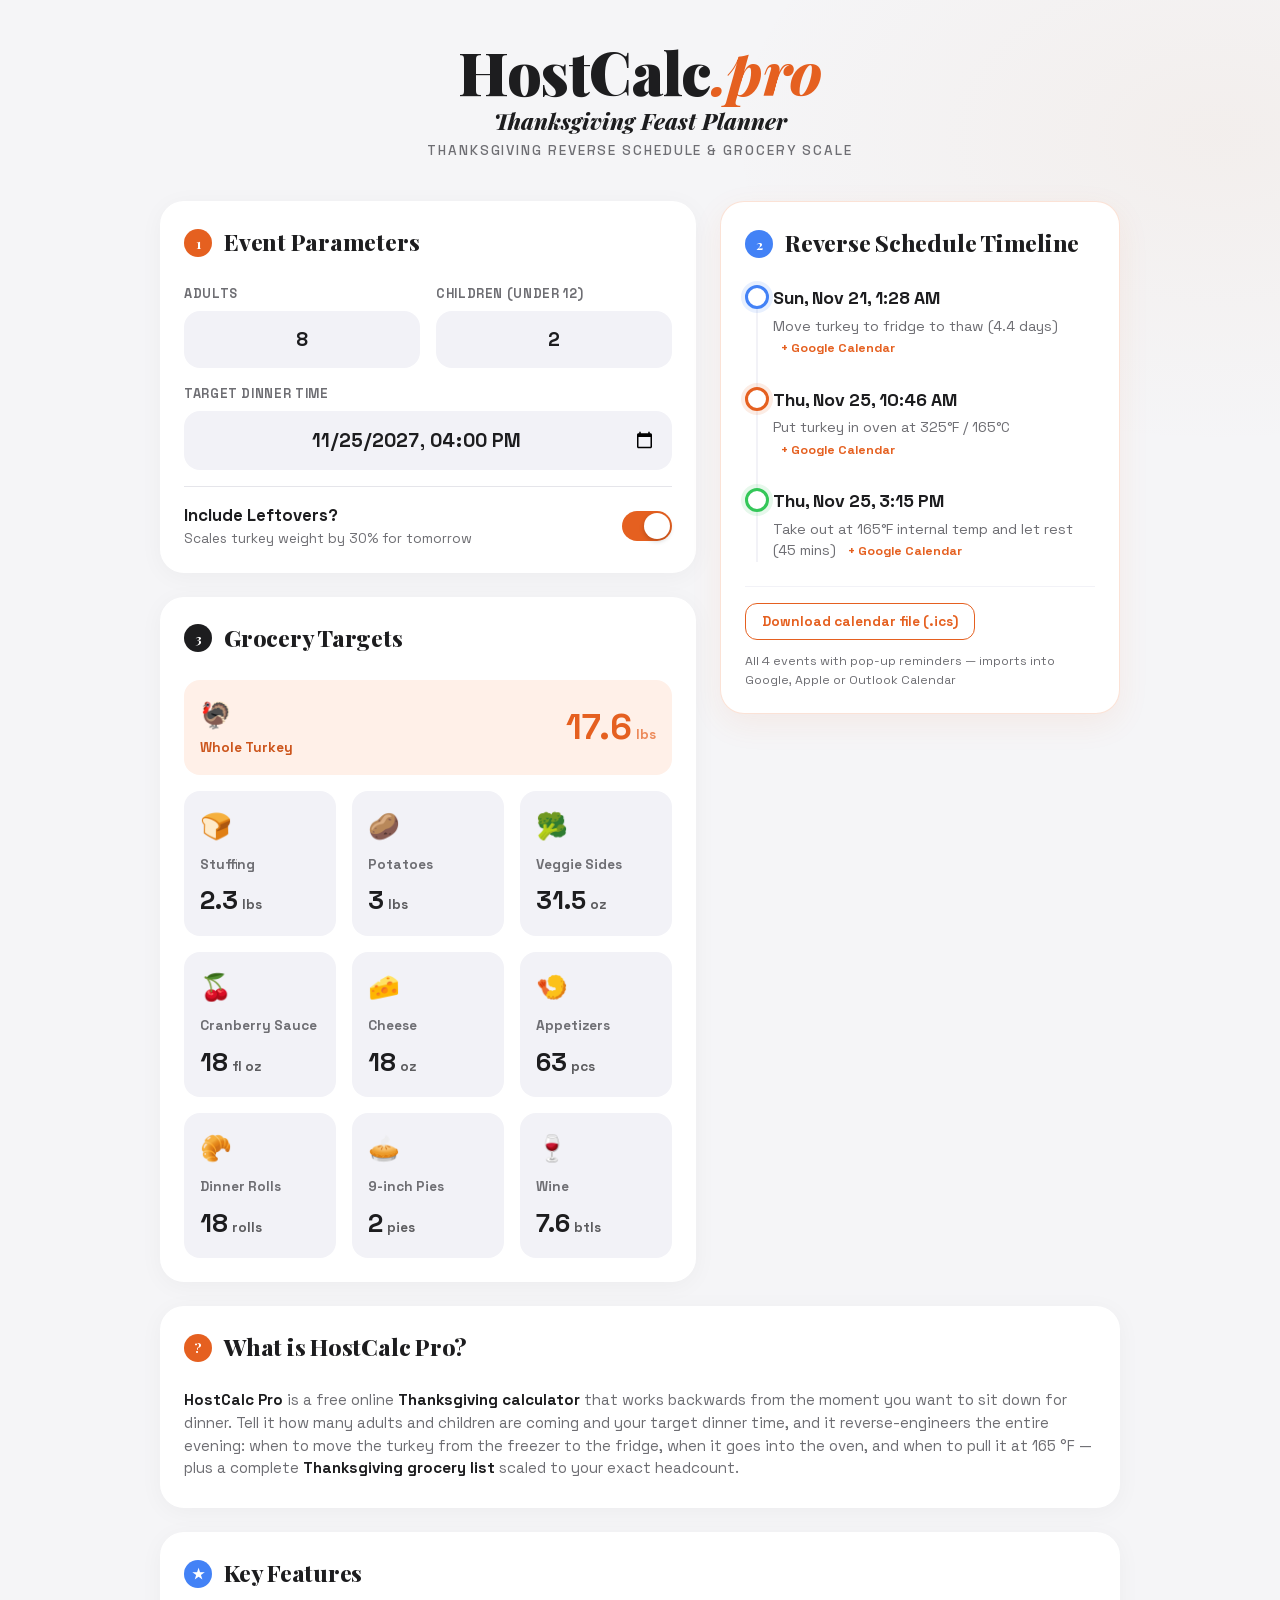
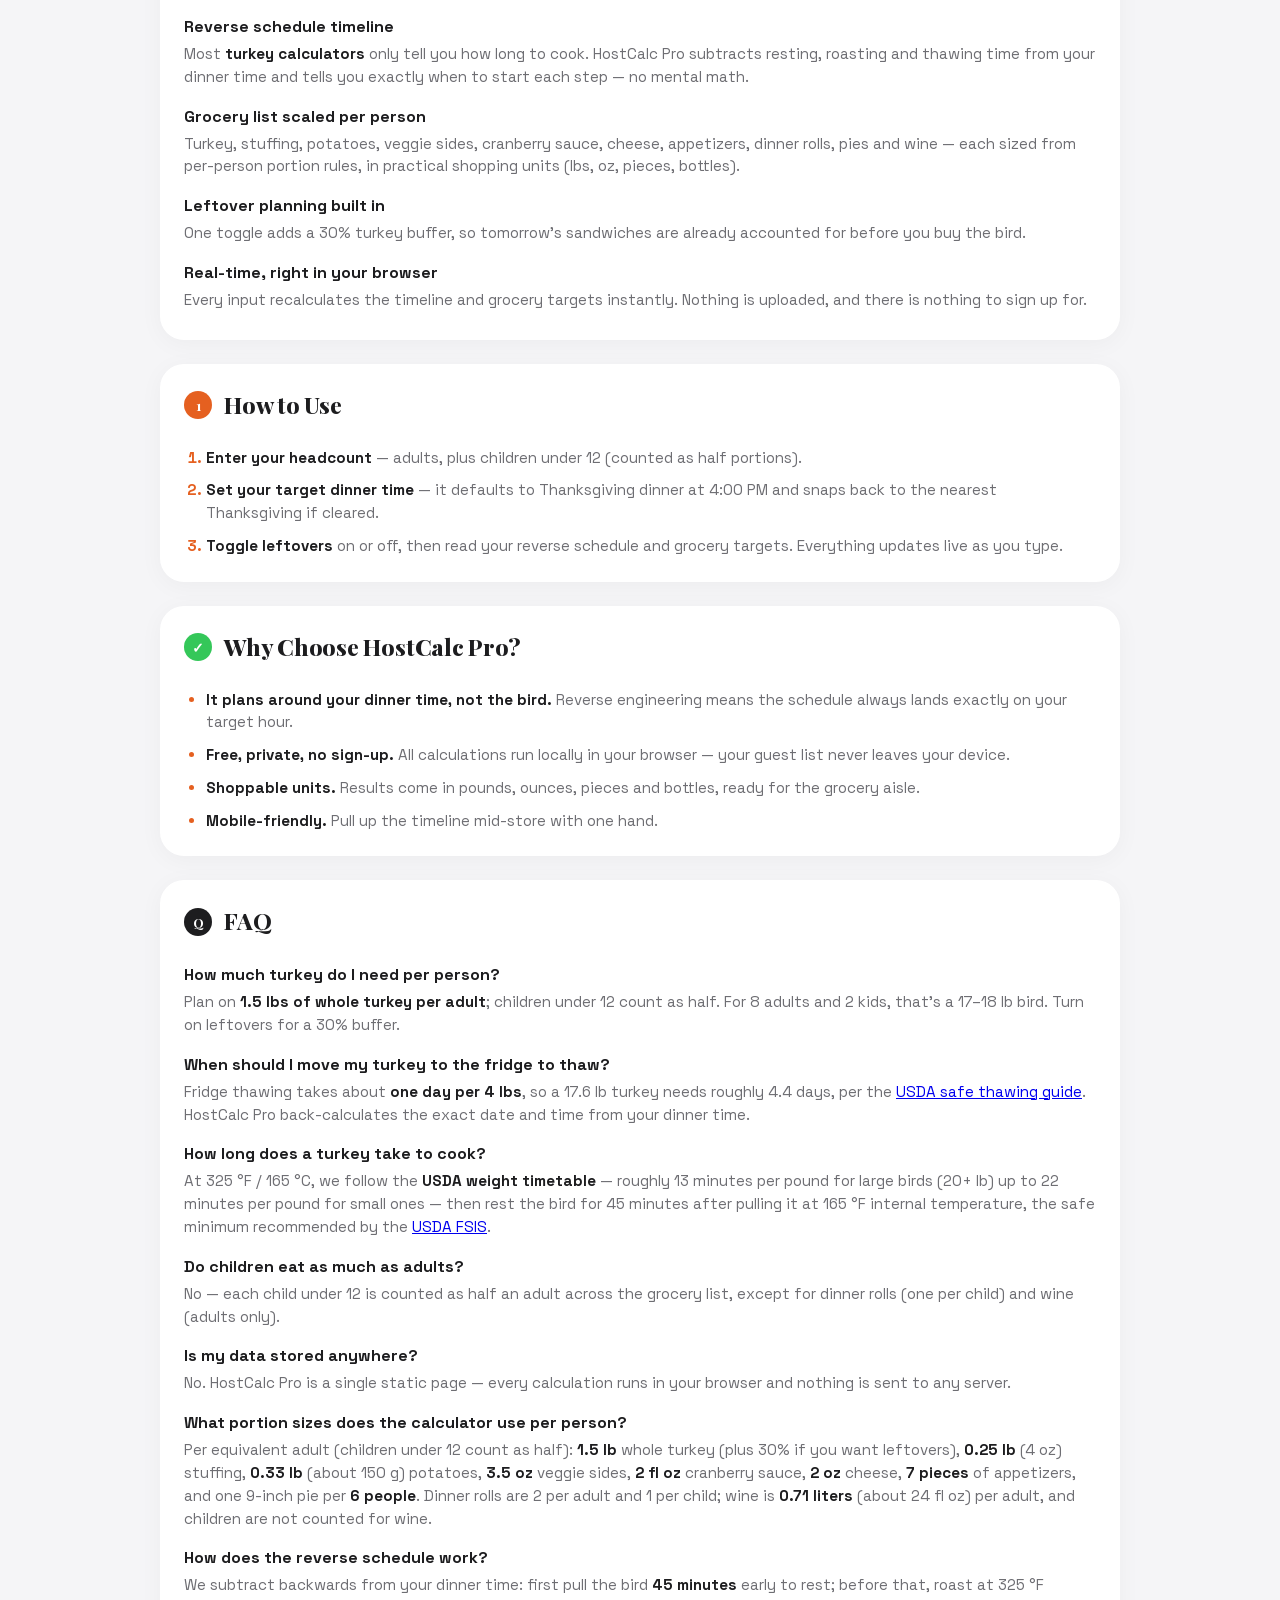
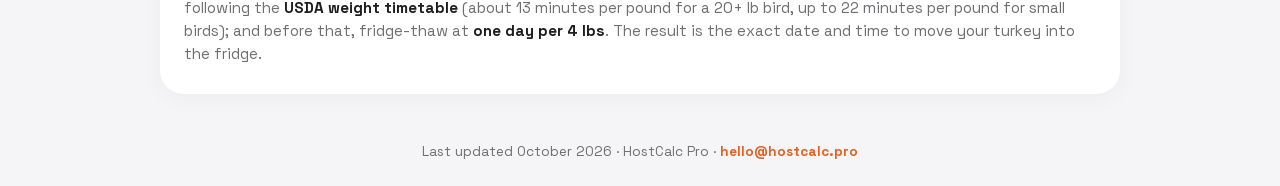
==== index.html @ f8f89d14 "Align formulas with Omni Calculator (USDA roast table, wine/potato ratios); extract calculator.js; a" ====
<!DOCTYPE html>
<html lang="en">
<head>
    <!-- Google tag (gtag.js) -->
    <script async src="https://www.googletagmanager.com/gtag/js?id=G-3Q0NK3CJDR"></script>
    <script>
        window.dataLayer = window.dataLayer || [];
        function gtag(){dataLayer.push(arguments);}
        gtag('js', new Date());

        gtag('config', 'G-3Q0NK3CJDR');
    </script>

    <meta charset="UTF-8">
    <meta name="viewport" content="width=device-width, initial-scale=1.0">
    <title>HostCalc Pro - Thanksgiving Feast Planner</title>

    <meta name="description" content="Thanksgiving calculator that works backwards from dinner time: get your turkey thaw and oven schedule, plus a grocery list scaled to your guests.">

    <meta property="og:title" content="HostCalc Pro - Thanksgiving Feast Planner">
    <meta property="og:description" content="Reverse-engineer your Thanksgiving: thaw timeline, oven schedule, and grocery quantities scaled to your guest count.">
    <meta property="og:type" content="website">
    <meta property="og:url" content="https://www.hostcalc.pro/">
    <meta property="og:site_name" content="HostCalc Pro">
    <meta property="og:image" content="https://www.hostcalc.pro/favicon-192.png">
    <meta property="og:image:alt" content="HostCalc Pro — Thanksgiving Feast Planner">
    <meta name="twitter:card" content="summary">
    <meta name="twitter:image" content="https://www.hostcalc.pro/favicon-192.png">
    <link rel="canonical" href="https://www.hostcalc.pro/">

    <link rel="icon" href="favicon-48.png" sizes="48x48">
    <link rel="icon" href="favicon-192.png" sizes="192x192">
    <link rel="icon" href="favicon.svg" type="image/svg+xml">

    <link rel="preload" href="fonts/nuFiD-vYSZviVYUb_rj3ij__anPXDTzYgEM86xQ.woff2" as="font" type="font/woff2" crossorigin>
    <link rel="preload" href="fonts/V8mDoQDjQSkFtoMM3T6r8E7mPbF4C_k3HqU.woff2" as="font" type="font/woff2" crossorigin>

    <script type="application/ld+json">
    {
        "@context": "https://schema.org",
        "@type": "WebApplication",
        "name": "HostCalc Pro",
        "alternateName": "Thanksgiving Feast Planner",
        "url": "https://www.hostcalc.pro/",
        "dateModified": "2026-10-10",
        "applicationCategory": "LifestyleApplication",
        "operatingSystem": "Any",
        "description": "Thanksgiving reverse schedule and grocery scale: enter guests and dinner time to get thaw, oven and rest milestones plus per-item grocery quantities.",
        "offers": { "@type": "Offer", "price": "0", "priceCurrency": "USD" },
        "featureList": [
            "Reverse-engineered cooking timeline (thaw, oven, rest)",
            "Grocery quantities scaled by adults and children",
            "Leftover planning with a 30% turkey buffer"
        ]
    }
    </script>

    <script type="application/ld+json">
    {
        "@context": "https://schema.org",
        "@type": "FAQPage",
        "mainEntity": [
            {
                "@type": "Question",
                "name": "How much turkey do I need per person?",
                "acceptedAnswer": {
                    "@type": "Answer",
                    "text": "Plan on 1.5 lbs of whole turkey per adult; children under 12 count as half. For 8 adults and 2 kids, that's a 17–18 lb bird. Turn on leftovers for a 30% buffer."
                }
            },
            {
                "@type": "Question",
                "name": "When should I move my turkey to the fridge to thaw?",
                "acceptedAnswer": {
                    "@type": "Answer",
                    "text": "Fridge thawing takes about one day per 4 lbs, so a 17.6 lb turkey needs roughly 4.4 days. HostCalc Pro back-calculates the exact date and time from your dinner time."
                }
            },
            {
                "@type": "Question",
                "name": "How long does a turkey take to cook?",
                "acceptedAnswer": {
                    "@type": "Answer",
                    "text": "At 325°F / 165°C, follow the USDA weight timetable — roughly 13 minutes per pound for large birds (20+ lb) up to 22 minutes per pound for small ones. Then rest the bird for 45 minutes after pulling it at 165°F internal temperature."
                }
            },
            {
                "@type": "Question",
                "name": "Do children eat as much as adults?",
                "acceptedAnswer": {
                    "@type": "Answer",
                    "text": "No — each child under 12 is counted as half an adult across the grocery list, except for dinner rolls (one per child) and wine (adults only)."
                }
            },
            {
                "@type": "Question",
                "name": "Is my data stored anywhere?",
                "acceptedAnswer": {
                    "@type": "Answer",
                    "text": "No. HostCalc Pro is a single static page — every calculation runs in your browser and nothing is sent to any server."
                }
            },
            {
                "@type": "Question",
                "name": "What portion sizes does the calculator use per person?",
                "acceptedAnswer": {
                    "@type": "Answer",
                    "text": "Per equivalent adult (children under 12 count as half): 1.5 lb whole turkey (plus 30% if you want leftovers), 0.25 lb (4 oz) stuffing, 0.33 lb (about 150 g) potatoes, 3.5 oz veggie sides, 2 US fl oz cranberry sauce, 2 oz cheese, 7 pieces of appetizers, and one 9-inch pie per 6 people. Dinner rolls are 2 per adult and 1 per child; wine is 0.71 liters (about 24 fl oz) per adult, and children are not counted for wine."
                }
            },
            {
                "@type": "Question",
                "name": "How does the reverse schedule work?",
                "acceptedAnswer": {
                    "@type": "Answer",
                    "text": "We subtract backwards from your dinner time: first pull the bird 45 minutes early to rest; before that, roast at 325°F following the USDA weight timetable (about 13 minutes per pound for a 20+ lb bird, up to 22 minutes per pound for small birds); and before that, fridge-thaw at one day per 4 lbs. The result is the exact date and time to move your turkey into the fridge."
                }
            }
        ]
    }
    </script>

    <script type="application/ld+json">
    {
        "@context": "https://schema.org",
        "@type": "WebSite",
        "name": "HostCalc Pro",
        "alternateName": "Thanksgiving Feast Planner",
        "url": "https://www.hostcalc.pro/",
        "inLanguage": "en"
    }
    </script>

    <script type="application/ld+json">
    {
        "@context": "https://schema.org",
        "@type": "Organization",
        "name": "HostCalc Pro",
        "url": "https://www.hostcalc.pro/",
        "logo": {
            "@type": "ImageObject",
            "url": "https://www.hostcalc.pro/favicon-192.png",
            "width": 192,
            "height": 192
        }
    }
    </script>

    
    <link rel="stylesheet" href="style.css">
</head>
<body>

    <div class="container">
        
        <header>
            <h1>HostCalc<span class="h1-accent">.pro</span> <span class="h1-keyword">Thanksgiving Feast Planner</span></h1>
            <p>Thanksgiving Reverse Schedule & Grocery Scale</p>
        </header>

        <!-- Step 1: Parameters -->
        <section class="card" id="step-params">
            <h2 class="section-title">
                <span class="icon-badge">1</span> 
                Event Parameters
            </h2>
            
            <div class="input-grid">
                <div class="input-group">
                    <label class="input-label" for="adults">Adults</label>
                    <input type="number" id="adults" class="apple-input" value="8" min="1">
                </div>
                <div class="input-group">
                    <label class="input-label" for="children">Children (under 12)</label>
                    <input type="number" id="children" class="apple-input" value="2" min="0">
                </div>
            </div>

            <div class="input-group" style="margin-top: 16px;">
                <label class="input-label" for="dinner-time">Target Dinner Time</label>
                <input type="datetime-local" id="dinner-time" class="apple-input" value="2026-11-26T16:00">
            </div>

            <div class="toggle-row">
                <div>
                    <span class="toggle-text">Include Leftovers?</span>
                    <span class="toggle-subtext">Scales turkey weight by 30% for tomorrow</span>
                </div>
                <label class="switch">
                    <input type="checkbox" id="leftovers" checked aria-label="Include leftovers: scale turkey weight by 30%">
                    <span class="slider"></span>
                </label>
            </div>
        </section>

        <!-- Step 2: Timeline -->
        <section class="card" id="step-timeline">
            <h2 class="section-title">
                <span class="icon-badge" style="background-color: var(--color-step-1);">2</span> 
                Reverse Schedule Timeline
            </h2>

            <div class="timeline">
                <div class="timeline-item">
                    <div class="timeline-dot dot-1"></div>
                    <div class="timeline-date" id="time-thaw">Sun, Nov 22, 1:28 AM</div>
                    <div class="timeline-desc">Move turkey to fridge to thaw (<span id="days-thaw">4.4</span> days)
                        <a class="cal-link" id="gcal-thaw" href="#" target="_blank" rel="noopener">+ Google Calendar</a>
                    </div>
                </div>
                
                <div class="timeline-item">
                    <div class="timeline-dot dot-2"></div>
                    <div class="timeline-date" id="time-oven">Thu, Nov 26, 10:46 AM</div>
                    <div class="timeline-desc">Put turkey in oven at 325°F / 165°C
                        <a class="cal-link" id="gcal-oven" href="#" target="_blank" rel="noopener">+ Google Calendar</a>
                    </div>
                </div>

                <div class="timeline-item">
                    <div class="timeline-dot dot-3"></div>
                    <div class="timeline-date" id="time-rest">Thu, Nov 26, 3:15 PM</div>
                    <div class="timeline-desc">Take out at 165°F internal temp and let rest (45 mins)
                        <a class="cal-link" id="gcal-rest" href="#" target="_blank" rel="noopener">+ Google Calendar</a>
                    </div>
                </div>
            </div>

            <div class="cal-footer">
                <button type="button" class="btn-outline" id="ics-download">Download calendar file (.ics)</button>
                <span class="cal-hint">All 4 events with pop-up reminders — imports into Google, Apple or Outlook Calendar</span>
            </div>
        </section>

        <!-- Step 3: Groceries -->
        <section class="card" id="step-groceries">
            <h2 class="section-title">
                <span class="icon-badge" style="background-color: var(--color-text-main);">3</span> 
                Grocery Targets
            </h2>

            <div class="results-grid">
                
                <div class="grocery-card highlight">
                    <div>
                        <div class="g-icon">🦃</div>
                        <div class="g-name">Whole Turkey</div>
                    </div>
                    <div class="g-value"><span id="g-turkey">17.6</span> <span class="g-unit">lbs</span></div>
                </div>

                <div class="grocery-card">
                    <div class="g-icon">🍞</div>
                    <div class="g-name">Stuffing</div>
                    <div class="g-value"><span id="g-stuffing">2.3</span> <span class="g-unit">lbs</span></div>
                </div>

                <div class="grocery-card">
                    <div class="g-icon">🥔</div>
                    <div class="g-name">Potatoes</div>
                    <div class="g-value"><span id="g-potatoes">3.0</span> <span class="g-unit">lbs</span></div>
                </div>

                <div class="grocery-card">
                    <div class="g-icon">🥦</div>
                    <div class="g-name">Veggie Sides</div>
                    <div class="g-value"><span id="g-veggies">31.5</span> <span class="g-unit">oz</span></div>
                </div>

                <div class="grocery-card">
                    <div class="g-icon">🍒</div>
                    <div class="g-name">Cranberry Sauce</div>
                    <div class="g-value"><span id="g-cranberry">18</span> <span class="g-unit">fl oz</span></div>
                </div>

                <div class="grocery-card">
                    <div class="g-icon">🧀</div>
                    <div class="g-name">Cheese</div>
                    <div class="g-value"><span id="g-cheese">18</span> <span class="g-unit">oz</span></div>
                </div>

                <div class="grocery-card">
                    <div class="g-icon">🍤</div>
                    <div class="g-name">Appetizers</div>
                    <div class="g-value"><span id="g-appetizers">63</span> <span class="g-unit">pcs</span></div>
                </div>

                <div class="grocery-card">
                    <div class="g-icon">🥐</div>
                    <div class="g-name">Dinner Rolls</div>
                    <div class="g-value"><span id="g-rolls">18</span> <span class="g-unit">rolls</span></div>
                </div>

                <div class="grocery-card">
                    <div class="g-icon">🥧</div>
                    <div class="g-name">9-inch Pies</div>
                    <div class="g-value"><span id="g-pies">2</span> <span class="g-unit">pies</span></div>
                </div>

                <div class="grocery-card">
                    <div class="g-icon">🍷</div>
                    <div class="g-name">Wine</div>
                    <div class="g-value"><span id="g-wine">7.6</span> <span class="g-unit">btls</span></div>
                </div>

            </div>
        </section>

        <!-- SEO Content: What is → Key Features → How to Use → Why Choose → FAQ -->
        <div id="seo-content">

            <section class="card prose">
                <h2 class="section-title">
                    <span class="icon-badge" style="background-color: var(--color-primary);">?</span>
                    What is HostCalc Pro?
                </h2>
                <p><strong>HostCalc Pro</strong> is a free online <strong>Thanksgiving calculator</strong> that works backwards from the moment you want to sit down for dinner. Tell it how many adults and children are coming and your target dinner time, and it reverse-engineers the entire evening: when to move the turkey from the freezer to the fridge, when it goes into the oven, and when to pull it at 165 °F — plus a complete <strong>Thanksgiving grocery list</strong> scaled to your exact headcount.</p>
            </section>

            <section class="card prose">
                <h2 class="section-title">
                    <span class="icon-badge" style="background-color: var(--color-step-1);">★</span>
                    Key Features
                </h2>
                <h3>Reverse schedule timeline</h3>
                <p>Most <strong>turkey calculators</strong> only tell you how long to cook. HostCalc Pro subtracts resting, roasting and thawing time from your dinner time and tells you exactly when to start each step — no mental math.</p>
                <h3>Grocery list scaled per person</h3>
                <p>Turkey, stuffing, potatoes, veggie sides, cranberry sauce, cheese, appetizers, dinner rolls, pies and wine — each sized from per-person portion rules, in practical shopping units (lbs, oz, pieces, bottles).</p>
                <h3>Leftover planning built in</h3>
                <p>One toggle adds a 30% turkey buffer, so tomorrow's sandwiches are already accounted for before you buy the bird.</p>
                <h3>Real-time, right in your browser</h3>
                <p>Every input recalculates the timeline and grocery targets instantly. Nothing is uploaded, and there is nothing to sign up for.</p>
            </section>

            <section class="card prose">
                <h2 class="section-title">
                    <span class="icon-badge" style="background-color: var(--color-step-2);">1</span>
                    How to Use
                </h2>
                <ol>
                    <li><strong>Enter your headcount</strong> — adults, plus children under 12 (counted as half portions).</li>
                    <li><strong>Set your target dinner time</strong> — it defaults to Thanksgiving dinner at 4:00 PM and snaps back to the nearest Thanksgiving if cleared.</li>
                    <li><strong>Toggle leftovers</strong> on or off, then read your reverse schedule and grocery targets. Everything updates live as you type.</li>
                </ol>
            </section>

            <section class="card prose">
                <h2 class="section-title">
                    <span class="icon-badge" style="background-color: var(--color-step-3);">✓</span>
                    Why Choose HostCalc Pro?
                </h2>
                <ul>
                    <li><strong>It plans around your dinner time, not the bird.</strong> Reverse engineering means the schedule always lands exactly on your target hour.</li>
                    <li><strong>Free, private, no sign-up.</strong> All calculations run locally in your browser — your guest list never leaves your device.</li>
                    <li><strong>Shoppable units.</strong> Results come in pounds, ounces, pieces and bottles, ready for the grocery aisle.</li>
                    <li><strong>Mobile-friendly.</strong> Pull up the timeline mid-store with one hand.</li>
                </ul>
            </section>

            <section class="card prose">
                <h2 class="section-title">
                    <span class="icon-badge" style="background-color: var(--color-text-main);">Q</span>
                    FAQ
                </h2>

                <h3>How much turkey do I need per person?</h3>
                <p>Plan on <strong>1.5 lbs of whole turkey per adult</strong>; children under 12 count as half. For 8 adults and 2 kids, that's a 17–18 lb bird. Turn on leftovers for a 30% buffer.</p>

                <h3>When should I move my turkey to the fridge to thaw?</h3>
                <p>Fridge thawing takes about <strong>one day per 4 lbs</strong>, so a 17.6 lb turkey needs roughly 4.4 days, per the <a href="https://www.fsis.usda.gov/food-safety/safe-food-handling-and-preparation/poultry/turkey-farm-table" target="_blank" rel="noopener">USDA safe thawing guide</a>. HostCalc Pro back-calculates the exact date and time from your dinner time.</p>

                <h3>How long does a turkey take to cook?</h3>
                <p>At 325 °F / 165 °C, we follow the <strong>USDA weight timetable</strong> — roughly 13 minutes per pound for large birds (20+ lb) up to 22 minutes per pound for small ones — then rest the bird for 45 minutes after pulling it at 165 °F internal temperature, the safe minimum recommended by the <a href="https://www.fsis.usda.gov/food-safety/safe-food-handling-and-preparation/poultry/turkey-basics-safe-cooking" target="_blank" rel="noopener">USDA FSIS</a>.</p>

                <h3>Do children eat as much as adults?</h3>
                <p>No — each child under 12 is counted as half an adult across the grocery list, except for dinner rolls (one per child) and wine (adults only).</p>

                <h3>Is my data stored anywhere?</h3>
                <p>No. HostCalc Pro is a single static page — every calculation runs in your browser and nothing is sent to any server.</p>

                <h3>What portion sizes does the calculator use per person?</h3>
                <p>Per equivalent adult (children under 12 count as half): <strong>1.5 lb</strong> whole turkey (plus 30% if you want leftovers), <strong>0.25 lb</strong> (4 oz) stuffing, <strong>0.33 lb</strong> (about 150 g) potatoes, <strong>3.5 oz</strong> veggie sides, <strong>2 fl oz</strong> cranberry sauce, <strong>2 oz</strong> cheese, <strong>7 pieces</strong> of appetizers, and one 9-inch pie per <strong>6 people</strong>. Dinner rolls are 2 per adult and 1 per child; wine is <strong>0.71 liters</strong> (about 24 fl oz) per adult, and children are not counted for wine.</p>

                <h3>How does the reverse schedule work?</h3>
                <p>We subtract backwards from your dinner time: first pull the bird <strong>45 minutes</strong> early to rest; before that, roast at 325 °F following the <strong>USDA weight timetable</strong> (about 13 minutes per pound for a 20+ lb bird, up to 22 minutes per pound for small birds); and before that, fridge-thaw at <strong>one day per 4 lbs</strong>. The result is the exact date and time to move your turkey into the fridge.</p>
            </section>

        </div>

        <footer class="site-footer">
            <p>Last updated October 2026 · HostCalc Pro · <a href="mailto:hello@hostcalc.pro">hello@hostcalc.pro</a></p>
        </footer>

    </div>

    <script src="calculator.js"></script>
    <script>
        document.addEventListener('DOMContentLoaded', () => {
            const { planFeast, nearestThanksgiving, toInputValue, formatNum, formatDate,
                    buildGoogleCalendarUrl, buildICS, milestoneEvents } = ThanksgivingPlanner;

            // 1. Map all interactive DOM elements
            const inputs = {
                adults: document.getElementById('adults'),
                children: document.getElementById('children'),
                time: document.getElementById('dinner-time'),
                leftovers: document.getElementById('leftovers')
            };

            const outputs = {
                turkey: document.getElementById('g-turkey'),
                stuffing: document.getElementById('g-stuffing'),
                potatoes: document.getElementById('g-potatoes'),
                veggies: document.getElementById('g-veggies'),
                cranberry: document.getElementById('g-cranberry'),
                cheese: document.getElementById('g-cheese'),
                appetizers: document.getElementById('g-appetizers'),
                rolls: document.getElementById('g-rolls'),
                pies: document.getElementById('g-pies'),
                wine: document.getElementById('g-wine')
            };

            const timeline = {
                thawDate: document.getElementById('time-thaw'),
                thawDays: document.getElementById('days-thaw'),
                ovenDate: document.getElementById('time-oven'),
                restDate: document.getElementById('time-rest')
            };

            const gcalLinks = {
                thaw: document.getElementById('gcal-thaw'),
                oven: document.getElementById('gcal-oven'),
                rest: document.getElementById('gcal-rest')
            };
            const icsButton = document.getElementById('ics-download');

            // Latest plan, kept for the .ics download button
            let currentPlan = null;

            // 2. Core Calculation Engine (pure logic lives in calculator.js)
            const calculateAll = () => {
                // Fallback to the nearest Thanksgiving if input is cleared/invalid
                let targetDinnerTime = new Date(inputs.time.value);
                if (isNaN(targetDinnerTime.getTime())) {
                    targetDinnerTime = nearestThanksgiving();
                    inputs.time.value = toInputValue(targetDinnerTime);
                }

                const { grocery, timeline: tl } = planFeast({
                    adults: inputs.adults.value,
                    children: inputs.children.value,
                    leftovers: inputs.leftovers.checked,
                    dinnerTime: targetDinnerTime
                });

                // A. Groceries
                outputs.turkey.textContent = formatNum(grocery.turkeyLbs);
                outputs.stuffing.textContent = formatNum(grocery.stuffingLbs);
                outputs.potatoes.textContent = formatNum(grocery.potatoesLbs);
                outputs.veggies.textContent = formatNum(grocery.veggiesOz);
                outputs.cranberry.textContent = formatNum(grocery.cranberryFlOz);
                outputs.cheese.textContent = formatNum(grocery.cheeseOz);
                outputs.appetizers.textContent = formatNum(grocery.appetizers);
                outputs.rolls.textContent = grocery.rolls;
                outputs.pies.textContent = grocery.pies;
                outputs.wine.textContent = formatNum(grocery.wineBottles);

                // B. Timeline
                timeline.restDate.textContent = formatDate(tl.restAt);
                timeline.ovenDate.textContent = formatDate(tl.ovenAt);
                timeline.thawDate.textContent = formatDate(tl.thawAt);
                timeline.thawDays.textContent = formatNum(tl.thawDays);

                // C. Calendar links follow the current plan
                const events = milestoneEvents({ grocery, timeline: tl }, targetDinnerTime);
                gcalLinks.thaw.href = buildGoogleCalendarUrl(events[0]);
                gcalLinks.oven.href = buildGoogleCalendarUrl(events[1]);
                gcalLinks.rest.href = buildGoogleCalendarUrl(events[2]);
                currentPlan = { grocery, timeline: tl, dinnerTime: targetDinnerTime };
            };

            // 3. Attach Event Listeners for real-time reactivity
            Object.values(inputs).forEach(inputElement => {
                inputElement.addEventListener('input', calculateAll);
                inputElement.addEventListener('change', calculateAll);
            });

            // .ics download: bundle all milestones (plus reminders) into one file
            icsButton.addEventListener('click', () => {
                if (!currentPlan) return;
                const events = milestoneEvents(
                    { grocery: currentPlan.grocery, timeline: currentPlan.timeline },
                    currentPlan.dinnerTime
                );
                const blob = new Blob([buildICS(events)], { type: 'text/calendar;charset=utf-8' });
                const url = URL.createObjectURL(blob);
                const link = document.createElement('a');
                link.href = url;
                link.download = 'thanksgiving-plan.ics';
                link.click();
                URL.revokeObjectURL(url);
            });

            // If the hardcoded default has gone stale (in the past), jump to the nearest Thanksgiving
            if (new Date(inputs.time.value) < new Date()) {
                inputs.time.value = toInputValue(nearestThanksgiving());
            }

            // Initial calculation on load
            calculateAll();
        });
    </script>
</body>
</html>
---- style.css ----
@font-face {
  font-family: 'Playfair Display';
  font-style: italic;
  font-weight: 800;
  font-display: swap;
  src: url(fonts/nuFRD-vYSZviVYUb_rj3ij__anPXDTnCjmHKM4nYO7KN_iiUXtHA-X-uE0qEEw.woff2) format('woff2');
  unicode-range: U+0000-00FF, U+0131, U+0152-0153, U+02BB-02BC, U+02C6, U+02DA, U+02DC, U+0304, U+0308, U+0329, U+2000-206F, U+20AC, U+2122, U+2191, U+2193, U+2212, U+2215, U+FEFF, U+FFFD;
}

@font-face {
  font-family: 'Playfair Display';
  font-style: normal;
  font-weight: 700;
  font-display: swap;
  src: url(fonts/nuFiD-vYSZviVYUb_rj3ij__anPXDTzYgEM86xQ.woff2) format('woff2');
  unicode-range: U+0000-00FF, U+0131, U+0152-0153, U+02BB-02BC, U+02C6, U+02DA, U+02DC, U+0304, U+0308, U+0329, U+2000-206F, U+20AC, U+2122, U+2191, U+2193, U+2212, U+2215, U+FEFF, U+FFFD;
}

@font-face {
  font-family: 'Playfair Display';
  font-style: normal;
  font-weight: 800;
  font-display: swap;
  src: url(fonts/nuFiD-vYSZviVYUb_rj3ij__anPXDTzYgEM86xQ.woff2) format('woff2');
  unicode-range: U+0000-00FF, U+0131, U+0152-0153, U+02BB-02BC, U+02C6, U+02DA, U+02DC, U+0304, U+0308, U+0329, U+2000-206F, U+20AC, U+2122, U+2191, U+2193, U+2212, U+2215, U+FEFF, U+FFFD;
}

@font-face {
  font-family: 'Playfair Display';
  font-style: normal;
  font-weight: 900;
  font-display: swap;
  src: url(fonts/nuFiD-vYSZviVYUb_rj3ij__anPXDTzYgEM86xQ.woff2) format('woff2');
  unicode-range: U+0000-00FF, U+0131, U+0152-0153, U+02BB-02BC, U+02C6, U+02DA, U+02DC, U+0304, U+0308, U+0329, U+2000-206F, U+20AC, U+2122, U+2191, U+2193, U+2212, U+2215, U+FEFF, U+FFFD;
}

@font-face {
  font-family: 'Space Grotesk';
  font-style: normal;
  font-weight: 400;
  font-display: swap;
  src: url(fonts/V8mDoQDjQSkFtoMM3T6r8E7mPbF4C_k3HqU.woff2) format('woff2');
  unicode-range: U+0000-00FF, U+0131, U+0152-0153, U+02BB-02BC, U+02C6, U+02DA, U+02DC, U+0304, U+0308, U+0329, U+2000-206F, U+20AC, U+2122, U+2191, U+2193, U+2212, U+2215, U+FEFF, U+FFFD;
}

@font-face {
  font-family: 'Space Grotesk';
  font-style: normal;
  font-weight: 500;
  font-display: swap;
  src: url(fonts/V8mDoQDjQSkFtoMM3T6r8E7mPbF4C_k3HqU.woff2) format('woff2');
  unicode-range: U+0000-00FF, U+0131, U+0152-0153, U+02BB-02BC, U+02C6, U+02DA, U+02DC, U+0304, U+0308, U+0329, U+2000-206F, U+20AC, U+2122, U+2191, U+2193, U+2212, U+2215, U+FEFF, U+FFFD;
}

@font-face {
  font-family: 'Space Grotesk';
  font-style: normal;
  font-weight: 700;
  font-display: swap;
  src: url(fonts/V8mDoQDjQSkFtoMM3T6r8E7mPbF4C_k3HqU.woff2) format('woff2');
  unicode-range: U+0000-00FF, U+0131, U+0152-0153, U+02BB-02BC, U+02C6, U+02DA, U+02DC, U+0304, U+0308, U+0329, U+2000-206F, U+20AC, U+2122, U+2191, U+2193, U+2212, U+2215, U+FEFF, U+FFFD;
}

:root {
    /* Minimalist Base Colors */
    --color-bg: #F5F5F7;          /* Classic Apple light gray background */
    --color-surface: #FFFFFF;     /* Pure white for cards */
    --color-input-bg: #F2F2F7;    /* Borderless input background */
    
    /* Text Colors */
    --color-text-main: #1D1D1F;   /* Deep gray for primary text */
    --color-text-muted: #6E6E73;  /* Graphite gray — 4.7:1 on white, WCAG AA */
    --color-border: #E5E5EA;      /* Subtle borders */
    
    /* Thanksgiving Theme Accents */
    --color-primary: #E56020;         /* Pumpkin / Roast Orange */
    --color-primary-soft: #FFF0E8;    /* Soft Orange background */
    --color-primary-hover: #CC551C;   
    
    /* Timeline Step Colors */
    --color-step-1: #4382F6;      /* Thaw (Cold Blue) */
    --color-step-2: #E56020;      /* Oven (Hot Orange) */
    --color-step-3: #34C759;      /* Rest (Done Green) */
    
    /* Shadows & Radii */
    --shadow-card: 0 4px 24px rgba(0, 0, 0, 0.04);
    --shadow-hover: 0 10px 32px rgba(0, 0, 0, 0.08);
    --radius-card: 24px;
    --radius-input: 16px;
    
    /* Typography */
    --font-display: "Playfair Display", Georgia, "Times New Roman", serif;
    --font-sans: "Space Grotesk", -apple-system, BlinkMacSystemFont, "SF Pro Text", "Segoe UI", Roboto, Helvetica, Arial, sans-serif;
    --spacing-sm: 8px;
    --spacing-md: 16px;
    --spacing-lg: 24px;
}

* {
    box-sizing: border-box;
    margin: 0;
    padding: 0;
}

body {
    background-color: var(--color-bg);
    background-image:
        radial-gradient(640px 420px at 12% -8%, rgba(229, 96, 32, 0.07), transparent 65%),
        radial-gradient(820px 520px at 95% 4%, rgba(204, 130, 66, 0.06), transparent 60%),
        radial-gradient(700px 700px at 50% 118%, rgba(229, 96, 32, 0.05), transparent 65%);
    color: var(--color-text-main);
    font-family: var(--font-sans);
    -webkit-font-smoothing: antialiased;
    line-height: 1.5;
    padding: var(--spacing-lg) 16px;
}

.container {
    max-width: 680px;
    margin: 0 auto;
    display: flex;
    flex-direction: column;
    gap: var(--spacing-lg);
}

header {
    text-align: center;
    padding: var(--spacing-md) 0;
}

header h1 {
    font-family: var(--font-display);
    font-size: clamp(2.75rem, 6vw, 3.75rem);
    font-weight: 900;
    letter-spacing: -0.01em;
    line-height: 1.05;
    margin-bottom: 8px;
}

header h1 .h1-accent {
    font-style: italic;
    font-weight: 800;
    color: var(--color-primary);
}

/* Keyword line inside the H1 — smaller italic serif, editorial lockup */
header h1 .h1-keyword {
    display: block;
    font-style: italic;
    font-weight: 800;
    font-size: 0.38em;
    color: var(--color-text-main);
    margin-top: 6px;
    letter-spacing: 0;
}

header p {
    color: var(--color-text-muted);
    font-size: 0.85rem;
    font-weight: 500;
    text-transform: uppercase;
    letter-spacing: 0.14em;
}

.card {
    background-color: var(--color-surface);
    border-radius: var(--radius-card);
    box-shadow: var(--shadow-card);
    padding: var(--spacing-lg);
}

.section-title {
    font-family: var(--font-display);
    font-size: 1.45rem;
    font-weight: 800;
    letter-spacing: -0.01em;
    margin-bottom: var(--spacing-lg);
    display: flex;
    align-items: center;
    gap: 12px;
}

.icon-badge {
    background-color: var(--color-primary);
    color: var(--color-surface);
    width: 28px;
    height: 28px;
    border-radius: 50%;
    display: flex;
    align-items: center;
    justify-content: center;
    font-size: 0.85rem;
    font-weight: 700;
}

.input-grid {
    display: grid;
    grid-template-columns: 1fr 1fr;
    gap: var(--spacing-md);
    margin-bottom: var(--spacing-md);
}

.input-group {
    display: flex;
    flex-direction: column;
    gap: 8px;
}

.input-label {
    font-size: 0.8rem;
    font-weight: 600;
    color: var(--color-text-muted);
    text-transform: uppercase;
    letter-spacing: 0.05em;
}

.apple-input {
    background-color: var(--color-input-bg);
    color: var(--color-text-main);
    border: 2px solid transparent;
    border-radius: var(--radius-input);
    padding: 14px;
    font-size: 1.2rem;
    font-weight: 600;
    text-align: center;
    font-family: inherit;
    transition: all 0.2s ease;
    width: 100%;
}

.apple-input:focus {
    outline: none;
    border-color: var(--color-primary);
    background-color: var(--color-surface);
    box-shadow: 0 0 0 4px rgba(229, 96, 32, 0.1);
}

input[type="number"]::-webkit-inner-spin-button,
input[type="number"]::-webkit-outer-spin-button {
    -webkit-appearance: none; margin: 0;
}

.toggle-row {
    display: flex;
    justify-content: space-between;
    align-items: center;
    padding-top: var(--spacing-md);
    margin-top: var(--spacing-md);
    border-top: 1px solid var(--color-border);
}

.toggle-text {
    font-weight: 600;
    font-size: 1.05rem;
}

.toggle-subtext {
    display: block;
    font-size: 0.85rem;
    color: var(--color-text-muted);
    font-weight: 400;
}

.switch {
    position: relative;
    display: inline-block;
    width: 50px;
    height: 30px;
    flex-shrink: 0;
    padding: 7px 0;   /* expands tap target to 44px height */
    margin: -7px 0;   /* compensates layout shift */
}

.switch input { opacity: 0; width: 0; height: 0; }

.slider {
    position: absolute;
    cursor: pointer;
    top: 0; left: 0; right: 0; bottom: 0;
    background-color: var(--color-border);
    transition: .3s;
    border-radius: 30px;
}

.slider:before {
    position: absolute;
    content: "";
    height: 26px; width: 26px;
    left: 2px; bottom: 2px;
    background-color: white;
    transition: .3s;
    border-radius: 50%;
    box-shadow: 0 2px 5px rgba(0,0,0,0.2);
}

input:checked + .slider { background-color: var(--color-primary); }
input:checked + .slider:before { transform: translateX(20px); }

.timeline {
    position: relative;
    padding-left: 28px;
    display: flex;
    flex-direction: column;
    gap: 28px;
}

.timeline::before {
    content: '';
    position: absolute;
    top: 0; bottom: 0; left: 11px;
    width: 2px;
    background-color: var(--color-input-bg);
}

.timeline-item {
    position: relative;
}

.timeline-dot {
    position: absolute;
    left: -28px;
    width: 24px;
    height: 24px;
    border-radius: 50%;
    background-color: var(--color-surface);
    border: 3px solid;
    z-index: 1;
}

.dot-1 { border-color: var(--color-step-1); box-shadow: 0 0 0 4px rgba(67, 130, 246, 0.12); }
.dot-2 { border-color: var(--color-step-2); box-shadow: 0 0 0 4px rgba(229, 96, 32, 0.12); }
.dot-3 { border-color: var(--color-step-3); box-shadow: 0 0 0 4px rgba(52, 199, 89, 0.12); }

.timeline-date {
    font-weight: 600;
    font-size: 1.1rem;
    color: var(--color-text-main);
}

.timeline-desc {
    font-size: 0.9rem;
    color: var(--color-text-muted);
    margin-top: 4px;
}

.cal-link {
    font-size: 0.78rem;
    font-weight: 600;
    color: var(--color-step-2);
    text-decoration: none;
    margin-left: 8px;
    white-space: nowrap;
}

.cal-link:hover {
    text-decoration: underline;
}

.cal-footer {
    display: flex;
    align-items: center;
    gap: 12px;
    flex-wrap: wrap;
    margin-top: 24px;
    padding-top: 16px;
    border-top: 1px solid var(--color-input-bg);
}

.btn-outline {
    appearance: none;
    font-family: inherit;
    font-size: 0.85rem;
    font-weight: 600;
    padding: 9px 16px;
    border: 1.5px solid var(--color-step-2);
    border-radius: 12px;
    background: transparent;
    color: var(--color-step-2);
    cursor: pointer;
    transition: background-color 0.2s ease, color 0.2s ease;
}

.btn-outline:hover {
    background-color: var(--color-step-2);
    color: #FFFFFF;
}

.cal-hint {
    font-size: 0.78rem;
    color: var(--color-text-muted);
}

.results-grid {
    display: grid;
    grid-template-columns: repeat(auto-fill, minmax(140px, 1fr));
    gap: 16px;
}

.grocery-card {
    background-color: var(--color-input-bg);
    border-radius: var(--radius-input);
    padding: 16px;
    display: flex;
    flex-direction: column;
    gap: 6px;
    transition: transform 0.2s ease, background-color 0.2s ease;
}

.grocery-card:hover {
    transform: translateY(-2px);
    background-color: #EBEBEF;
}

.grocery-card.highlight {
    grid-column: 1 / -1;
    background-color: var(--color-primary-soft);
    color: var(--color-primary);
    flex-direction: row;
    align-items: center;
    justify-content: space-between;
}

.grocery-card.highlight .g-name { color: var(--color-primary-hover); }
.grocery-card.highlight .g-value { color: var(--color-primary); font-size: 2.2rem; }

.g-icon { font-size: 1.6rem; margin-bottom: 4px; }
.g-name { font-size: 0.85rem; font-weight: 600; color: var(--color-text-muted); }
.g-value { font-size: 1.6rem; font-weight: 700; display: flex; align-items: baseline; gap: 4px;}
.g-unit { font-size: 0.85rem; font-weight: 600; opacity: 0.7; }

@media (max-width: 500px) {
    .input-grid { grid-template-columns: 1fr; }
    .results-grid { grid-template-columns: 1fr 1fr; }
    .grocery-card.highlight { flex-direction: column; align-items: flex-start; }
}

/* SEO content sections */
#seo-content {
    display: flex;
    flex-direction: column;
    gap: var(--spacing-lg);
}

.prose h3 {
    font-size: 1rem;
    font-weight: 600;
    color: var(--color-text-main);
    margin: 16px 0 4px;
}

.prose h3:first-of-type { margin-top: 0; }

.prose p {
    color: var(--color-text-muted);
    font-size: 0.95rem;
    margin-bottom: 4px;
}

.prose strong { color: var(--color-text-main); }

.prose ol, .prose ul {
    padding-left: 22px;
    display: grid;
    gap: 10px;
    color: var(--color-text-muted);
    font-size: 0.95rem;
}

.prose li::marker { color: var(--color-primary); font-weight: 700; }

/* Desktop: two-column layout — reverse timeline (key feature) stays sticky while you scroll the grocery list */
@media (min-width: 1000px) {
    .container {
        max-width: 960px;
        display: grid;
        grid-template-columns: 1fr 400px;
        grid-template-areas:
            "header    header"
            "params    timeline"
            "groceries timeline";
        align-items: start;
    }
    header { grid-area: header; }
    #step-params { grid-area: params; }
    #step-groceries { grid-area: groceries; }
    #seo-content { grid-column: 1 / -1; }
    footer { grid-column: 1 / -1; }
    #step-timeline {
        grid-area: timeline;
        align-self: start;
        position: sticky;
        top: 24px;
        border: 1px solid rgba(229, 96, 32, 0.18);
        box-shadow: 0 10px 32px rgba(229, 96, 32, 0.08);
    }
}

/* Orchestrated page-load reveal: one staggered entrance instead of scattered micro-animations */
@keyframes rise-in {
    from { opacity: 0; transform: translateY(18px); }
    to { opacity: 1; transform: none; }
}

/* LCP element (header) animates transform only — opacity animations delay LCP */
header {
    animation: header-rise 0.65s cubic-bezier(0.22, 1, 0.36, 1) both;
}

.card {
    animation: rise-in 0.65s cubic-bezier(0.22, 1, 0.36, 1) both;
}

@keyframes header-rise {
    from { transform: translateY(18px); }
    to { transform: none; }
}

#step-params { animation-delay: 0.08s; }
#step-timeline { animation-delay: 0.18s; }
#step-groceries { animation-delay: 0.28s; }
#seo-content .card:nth-child(1) { animation-delay: 0.38s; }
#seo-content .card:nth-child(2) { animation-delay: 0.44s; }
#seo-content .card:nth-child(3) { animation-delay: 0.50s; }
#seo-content .card:nth-child(4) { animation-delay: 0.56s; }
#seo-content .card:nth-child(5) { animation-delay: 0.62s; }

@media (prefers-reduced-motion: reduce) {
    header, .card { animation: none; }
}

::selection {
    background-color: var(--color-primary);
    color: #FFFFFF;
}

/* Site footer — trust signals (last updated + contact) */
.site-footer {
    text-align: center;
    padding-top: var(--spacing-lg);
    color: var(--color-text-muted);
    font-size: 0.85rem;
}

.site-footer a {
    color: var(--color-primary);
    font-weight: 600;
    text-decoration: none;
}

.site-footer a:hover { text-decoration: underline; }
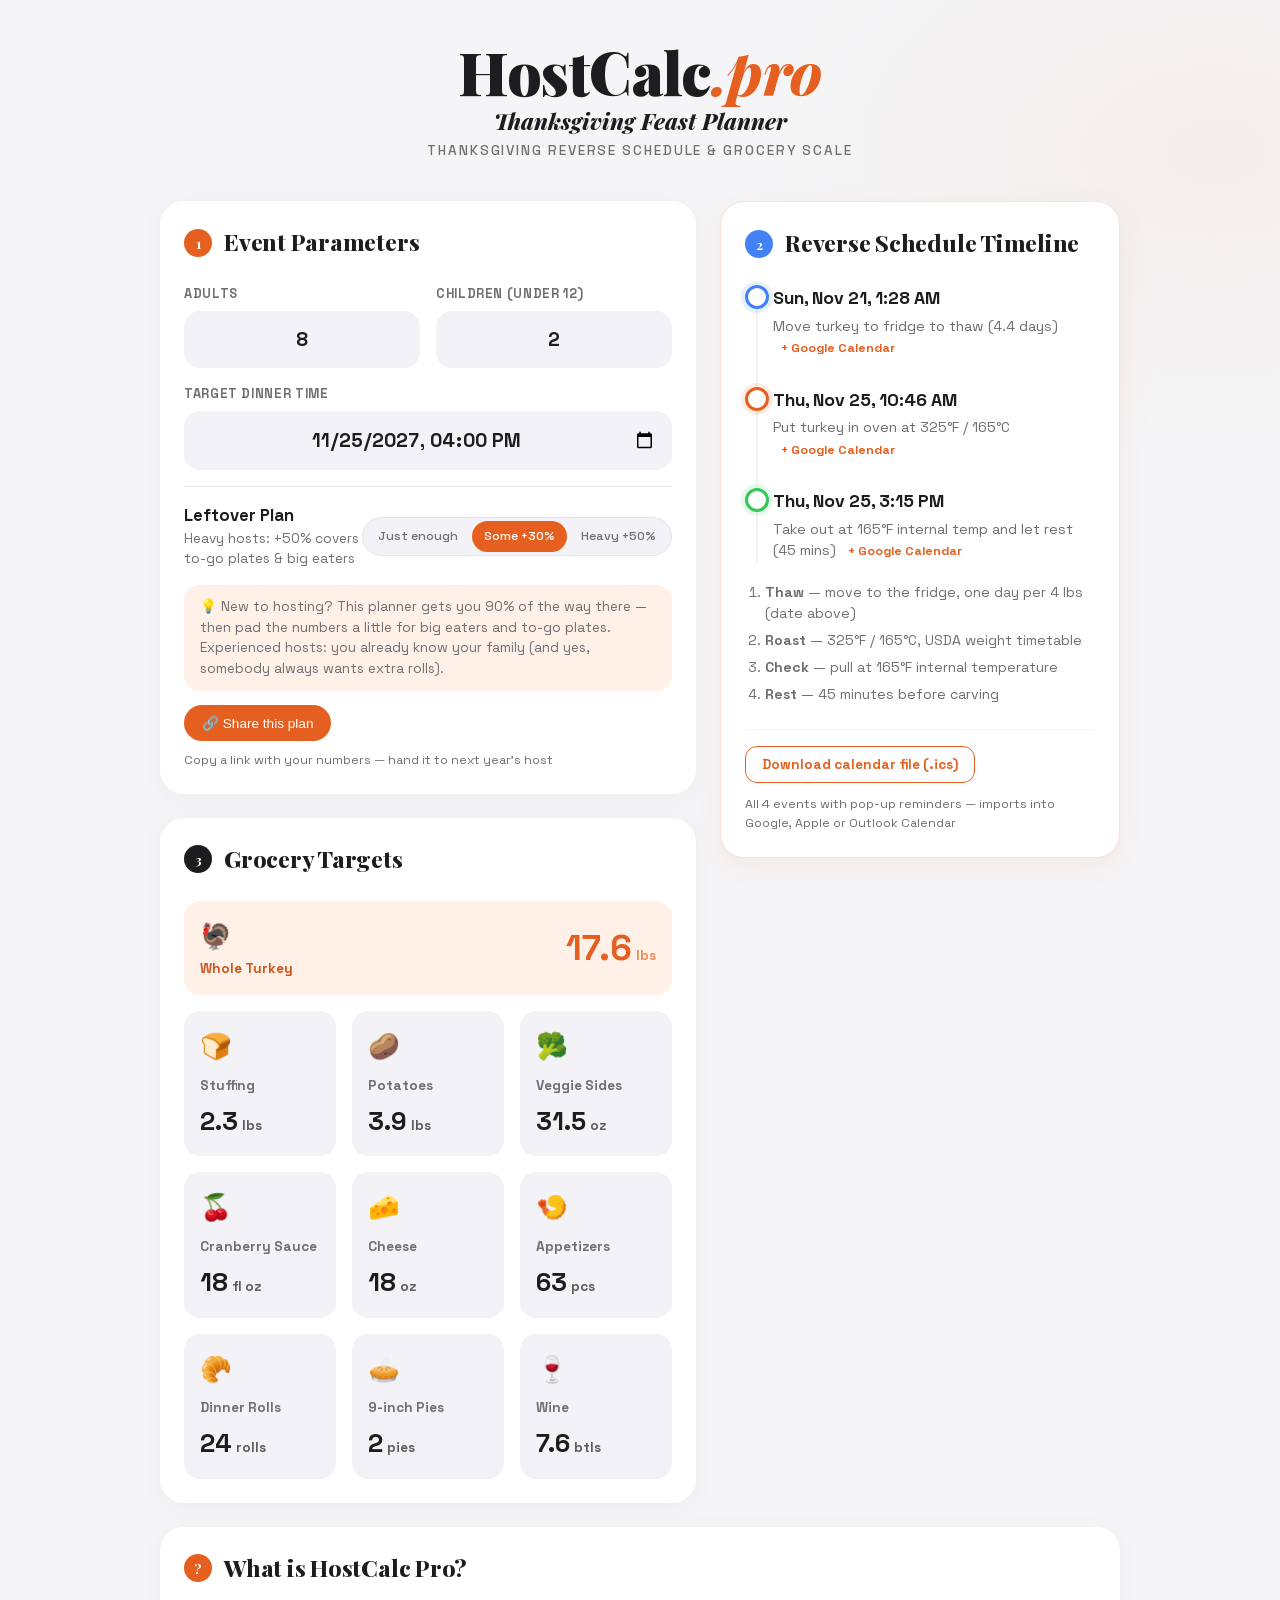
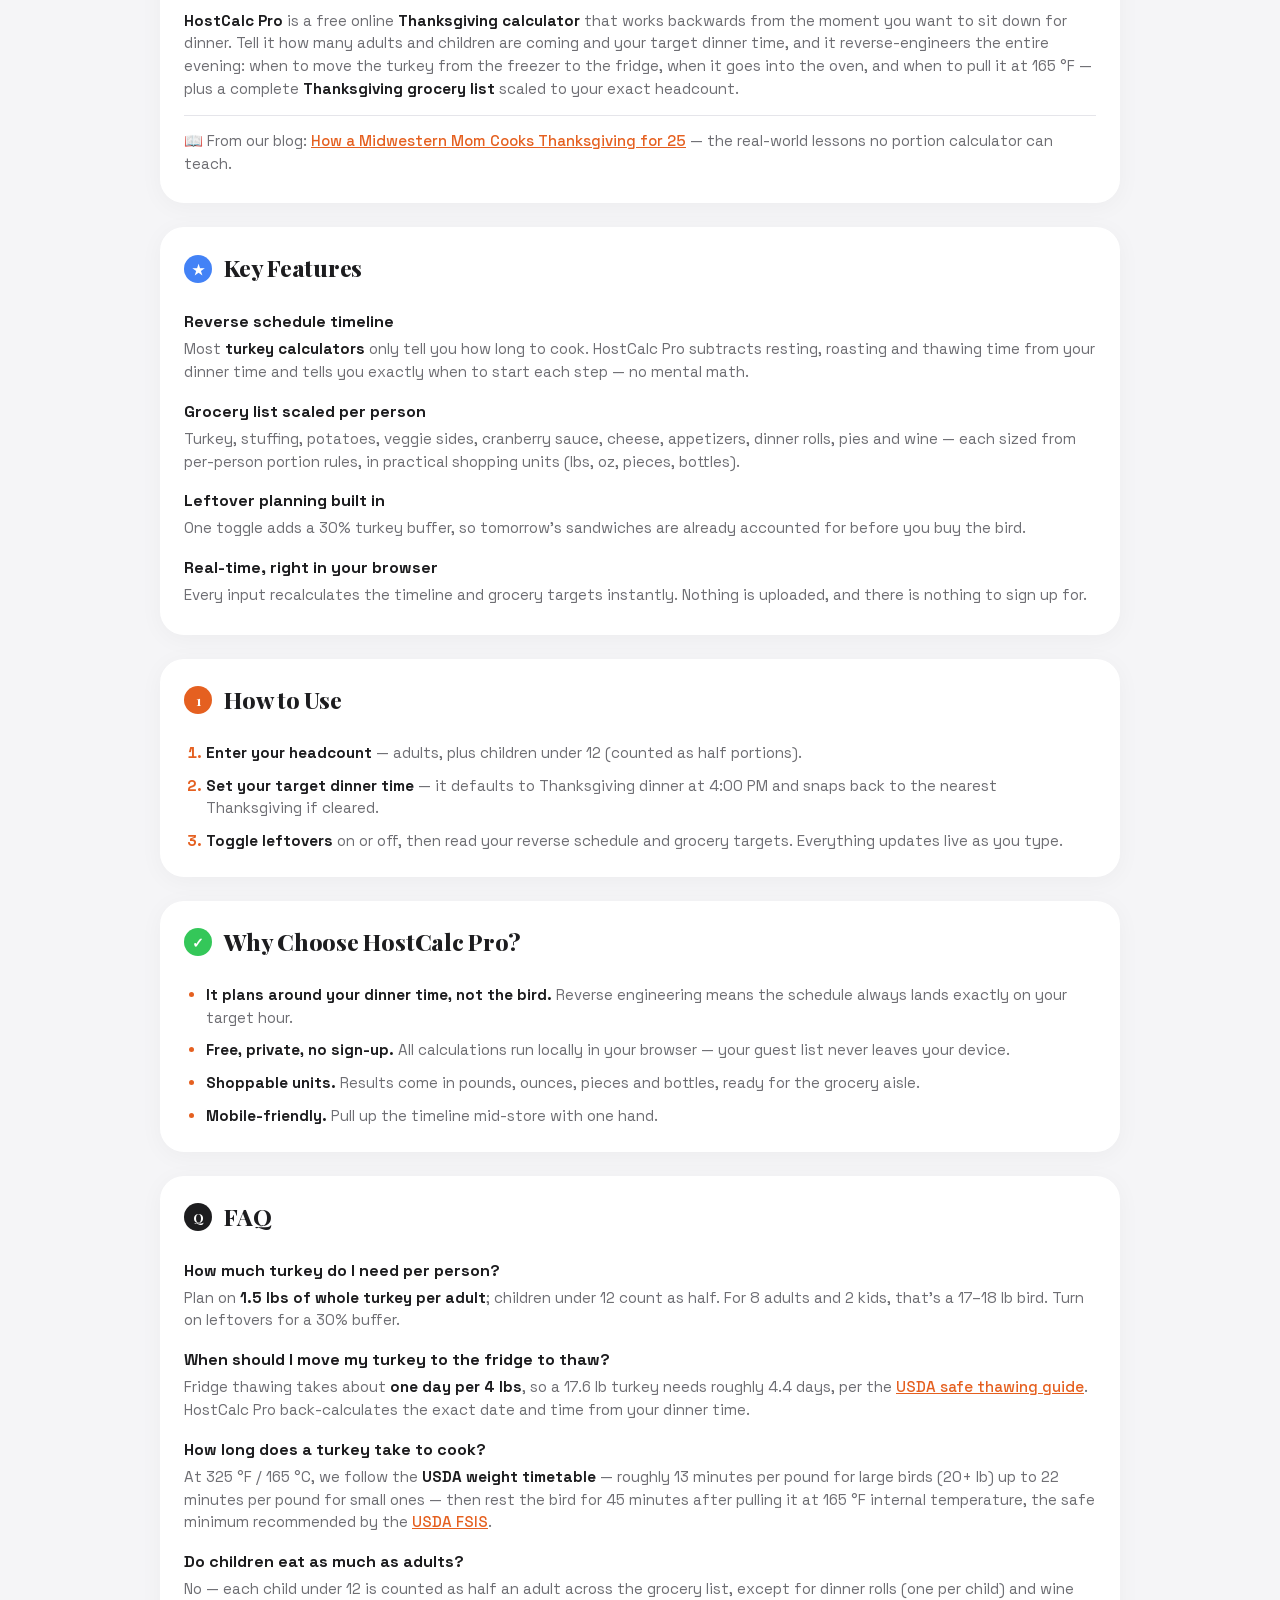
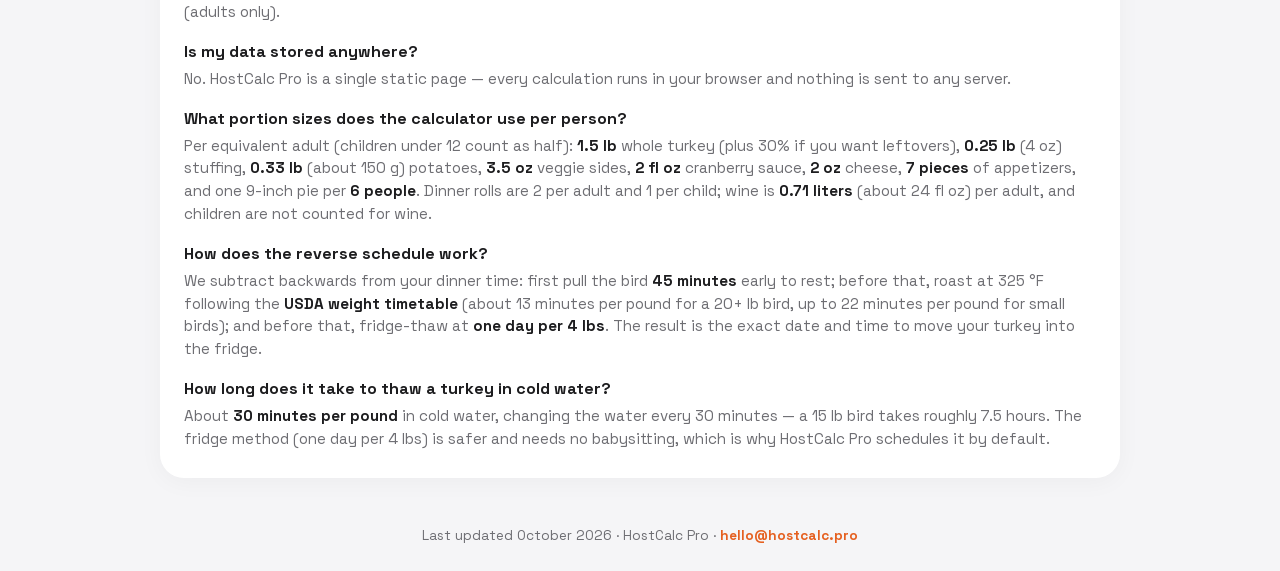
==== commit 7bc78f4d: "Add HowTo schema, cold-water thaw FAQ, and small-party turkey breast tip - Three-tier leftover modes" ====
--- a/index.html
+++ b/index.html
@@ -50,7 +50,8 @@
         "featureList": [
             "Reverse-engineered cooking timeline (thaw, oven, rest)",
             "Grocery quantities scaled by adults and children",
-            "Leftover planning with a 30% turkey buffer"
+            "Shareable plan links to hand the numbers to next year's host",
+            "Leftover modes: +30% on turkey, potatoes and rolls, or +50% on everything for to-go plates"
         ]
     }
     </script>
@@ -65,7 +66,7 @@
                 "name": "How much turkey do I need per person?",
                 "acceptedAnswer": {
                     "@type": "Answer",
-                    "text": "Plan on 1.5 lbs of whole turkey per adult; children under 12 count as half. For 8 adults and 2 kids, that's a 17–18 lb bird. Turn on leftovers for a 30% buffer."
+                    "text": "Plan on 1.5 lbs of whole turkey per adult; children under 12 count as half. For 8 adults and 2 kids, that's a 17–18 lb bird. Pick a leftover mode: Some adds 30% to the turkey, potatoes and dinner rolls (the most fought-over leftovers), while Heavy scales everything by 50% for to-go plates and big eaters."
                 }
             },
             {
@@ -115,6 +116,50 @@
                     "@type": "Answer",
                     "text": "We subtract backwards from your dinner time: first pull the bird 45 minutes early to rest; before that, roast at 325°F following the USDA weight timetable (about 13 minutes per pound for a 20+ lb bird, up to 22 minutes per pound for small birds); and before that, fridge-thaw at one day per 4 lbs. The result is the exact date and time to move your turkey into the fridge."
                 }
+            },
+            {
+                "@type": "Question",
+                "name": "How long does it take to thaw a turkey in cold water?",
+                "acceptedAnswer": {
+                    "@type": "Answer",
+                    "text": "About 30 minutes per pound in cold water, changing the water every 30 minutes — a 15 lb bird takes roughly 7.5 hours. The fridge method (one day per 4 lbs) is safer and needs no babysitting, which is why HostCalc Pro schedules it by default."
+                }
+            }
+        ]
+    }
+    </script>
+
+    <script type="application/ld+json">
+    {
+        "@context": "https://schema.org",
+        "@type": "HowTo",
+        "name": "How to cook a Thanksgiving turkey",
+        "description": "The four steps from freezer to table, scheduled backwards from your dinner time.",
+        "totalTime": "PT4H",
+        "step": [
+            {
+                "@type": "HowToStep",
+                "position": 1,
+                "name": "Thaw",
+                "text": "Move the turkey from the freezer to the fridge one day per 4 lbs before roasting — a 16 lb bird needs 4 days."
+            },
+            {
+                "@type": "HowToStep",
+                "position": 2,
+                "name": "Roast",
+                "text": "Put the turkey into a 325°F / 165°C oven following the USDA weight timetable, roughly 13 to 22 minutes per pound depending on the bird's size."
+            },
+            {
+                "@type": "HowToStep",
+                "position": 3,
+                "name": "Check temperature",
+                "text": "Pull the turkey when the internal temperature reaches 165°F at the thickest part of the breast."
+            },
+            {
+                "@type": "HowToStep",
+                "position": 4,
+                "name": "Rest",
+                "text": "Let the turkey rest for 45 minutes before carving so the juices redistribute."
             }
         ]
     }
@@ -183,14 +228,37 @@
 
             <div class="toggle-row">
                 <div>
-                    <span class="toggle-text">Include Leftovers?</span>
-                    <span class="toggle-subtext">Scales turkey weight by 30% for tomorrow</span>
-                </div>
-                <label class="switch">
-                    <input type="checkbox" id="leftovers" checked aria-label="Include leftovers: scale turkey weight by 30%">
-                    <span class="slider"></span>
-                </label>
+                    <span class="toggle-text">Leftover Plan</span>
+                    <span class="toggle-subtext">Heavy hosts: +50% covers to-go plates &amp; big eaters</span>
+                </div>
+                <div class="segmented" role="radiogroup" aria-label="Leftover plan: none, 30 percent, or 50 percent buffer">
+                    <label class="seg-item">
+                        <input type="radio" name="leftovers" value="none">
+                        <span>Just enough</span>
+                    </label>
+                    <label class="seg-item">
+                        <input type="radio" name="leftovers" value="light" checked>
+                        <span>Some +30%</span>
+                    </label>
+                    <label class="seg-item">
+                        <input type="radio" name="leftovers" value="heavy">
+                        <span>Heavy +50%</span>
+                    </label>
+                </div>
             </div>
+
+            <p class="serving-hint">
+                💡 New to hosting? This planner gets you 90% of the way there — then pad the numbers a little for big eaters and to-go plates. Experienced hosts: you already know your family (and yes, somebody always wants extra rolls).
+            </p>
+
+            <div class="share-row">
+                <button type="button" class="share-btn" id="share-plan">🔗 Share this plan</button>
+                <span class="share-subtext">Copy a link with your numbers — hand it to next year's host</span>
+            </div>
+
+            <p class="serving-hint" id="restore-hint" hidden>
+                👋 Welcome back! Last time you planned for <span id="restore-desc"></span> — <a href="#" id="restore-link">reuse that plan</a>?
+            </p>
         </section>
 
         <!-- Step 2: Timeline -->
@@ -225,6 +293,13 @@
                     </div>
                 </div>
             </div>
+
+            <ol class="cook-steps">
+                <li><strong>Thaw</strong> — move to the fridge, one day per 4 lbs (date above)</li>
+                <li><strong>Roast</strong> — 325°F / 165°C, USDA weight timetable</li>
+                <li><strong>Check</strong> — pull at 165°F internal temperature</li>
+                <li><strong>Rest</strong> — 45 minutes before carving</li>
+            </ol>
 
             <div class="cal-footer">
                 <button type="button" class="btn-outline" id="ics-download">Download calendar file (.ics)</button>
@@ -304,6 +379,10 @@
                 </div>
 
             </div>
+
+            <p class="serving-hint" id="turkey-breast-hint" hidden>
+                🦃 Cooking for just 1–2? Skip the whole bird — a <strong>roast turkey breast</strong> (bone-in, ~0.75–1 lb per person) is easier, faster, and there's still plenty for sandwiches. A 3 lb breast feeds two with leftovers.
+            </p>
         </section>
 
         <!-- SEO Content: What is → Key Features → How to Use → Why Choose → FAQ -->
@@ -315,6 +394,7 @@
                     What is HostCalc Pro?
                 </h2>
                 <p><strong>HostCalc Pro</strong> is a free online <strong>Thanksgiving calculator</strong> that works backwards from the moment you want to sit down for dinner. Tell it how many adults and children are coming and your target dinner time, and it reverse-engineers the entire evening: when to move the turkey from the freezer to the fridge, when it goes into the oven, and when to pull it at 165 °F — plus a complete <strong>Thanksgiving grocery list</strong> scaled to your exact headcount.</p>
+                <p class="blog-teaser">📖 From our blog: <a href="/blog/thanksgiving-for-25/">How a Midwestern Mom Cooks Thanksgiving for 25</a> — the real-world lessons no portion calculator can teach.</p>
             </section>
 
             <section class="card prose">
@@ -383,6 +463,9 @@
 
                 <h3>How does the reverse schedule work?</h3>
                 <p>We subtract backwards from your dinner time: first pull the bird <strong>45 minutes</strong> early to rest; before that, roast at 325 °F following the <strong>USDA weight timetable</strong> (about 13 minutes per pound for a 20+ lb bird, up to 22 minutes per pound for small birds); and before that, fridge-thaw at <strong>one day per 4 lbs</strong>. The result is the exact date and time to move your turkey into the fridge.</p>
+
+                <h3>How long does it take to thaw a turkey in cold water?</h3>
+                <p>About <strong>30 minutes per pound</strong> in cold water, changing the water every 30 minutes — a 15 lb bird takes roughly 7.5 hours. The fridge method (one day per 4 lbs) is safer and needs no babysitting, which is why HostCalc Pro schedules it by default.</p>
             </section>
 
         </div>
@@ -403,9 +486,9 @@
             const inputs = {
                 adults: document.getElementById('adults'),
                 children: document.getElementById('children'),
-                time: document.getElementById('dinner-time'),
-                leftovers: document.getElementById('leftovers')
+                time: document.getElementById('dinner-time')
             };
+            const leftoverRadios = Array.from(document.querySelectorAll('input[name="leftovers"]'));
 
             const outputs = {
                 turkey: document.getElementById('g-turkey'),
@@ -433,6 +516,12 @@
                 rest: document.getElementById('gcal-rest')
             };
             const icsButton = document.getElementById('ics-download');
+            const breastHint = document.getElementById('turkey-breast-hint');
+            const shareButton = document.getElementById('share-plan');
+            const restoreHint = document.getElementById('restore-hint');
+            const restoreDesc = document.getElementById('restore-desc');
+            const restoreLink = document.getElementById('restore-link');
+            const STORAGE_KEY = 'hostcalc:last-plan';
 
             // Latest plan, kept for the .ics download button
             let currentPlan = null;
@@ -446,10 +535,12 @@
                     inputs.time.value = toInputValue(targetDinnerTime);
                 }
 
+                const leftoverMode = leftoverRadios.find(r => r.checked)?.value || 'none';
+
                 const { grocery, timeline: tl } = planFeast({
                     adults: inputs.adults.value,
                     children: inputs.children.value,
-                    leftovers: inputs.leftovers.checked,
+                    leftoverMode,
                     dinnerTime: targetDinnerTime
                 });
 
@@ -465,6 +556,20 @@
                 outputs.pies.textContent = grocery.pies;
                 outputs.wine.textContent = formatNum(grocery.wineBottles);
 
+                // A'. Small-party tip: for 1-2 guests a turkey breast beats a whole bird
+                const headcount = (parseInt(inputs.adults.value) || 0) + (parseInt(inputs.children.value) || 0);
+                breastHint.hidden = headcount > 2;
+
+                // D. Remember this plan for next year's host (you)
+                try {
+                    localStorage.setItem(STORAGE_KEY, JSON.stringify({
+                        a: inputs.adults.value,
+                        c: inputs.children.value,
+                        t: inputs.time.value,
+                        l: leftoverRadios.find(r => r.checked)?.value || 'none'
+                    }));
+                } catch (err) { /* private mode / storage disabled */ }
+
                 // B. Timeline
                 timeline.restDate.textContent = formatDate(tl.restAt);
                 timeline.ovenDate.textContent = formatDate(tl.ovenAt);
@@ -480,6 +585,7 @@
             };
 
             // 3. Attach Event Listeners for real-time reactivity
+            leftoverRadios.forEach((r) => r.addEventListener('change', calculateAll));
             Object.values(inputs).forEach(inputElement => {
                 inputElement.addEventListener('input', calculateAll);
                 inputElement.addEventListener('change', calculateAll);
@@ -501,6 +607,60 @@
                 URL.revokeObjectURL(url);
             });
 
+            // 4. "Ask the previous host": shared links + local memory
+            const applyParams = (params) => {
+                if (params.get('a')) inputs.adults.value = params.get('a');
+                if (params.get('c')) inputs.children.value = params.get('c');
+                if (params.get('t')) inputs.time.value = params.get('t');
+                const mode = params.get('l');
+                if (mode) leftoverRadios.forEach(r => { r.checked = (r.value === mode); });
+            };
+
+            shareButton.addEventListener('click', async () => {
+                const params = new URLSearchParams({
+                    a: inputs.adults.value,
+                    c: inputs.children.value,
+                    t: inputs.time.value,
+                    l: leftoverRadios.find(r => r.checked)?.value || 'none'
+                });
+                const url = `${location.origin}${location.pathname}?${params}`;
+                try {
+                    await navigator.clipboard.writeText(url);
+                } catch (err) {
+                    // Non-secure contexts: legacy clipboard fallback
+                    const ta = document.createElement('textarea');
+                    ta.value = url;
+                    document.body.appendChild(ta);
+                    ta.select();
+                    document.execCommand('copy');
+                    ta.remove();
+                }
+                shareButton.textContent = '✓ Link copied';
+                setTimeout(() => { shareButton.textContent = '🔗 Share this plan'; }, 2000);
+            });
+
+            // Restore: a shared link wins; otherwise offer the locally saved plan
+            const urlParams = new URLSearchParams(location.search);
+            if (urlParams.has('a') || urlParams.has('c') || urlParams.has('t') || urlParams.has('l')) {
+                applyParams(urlParams);
+            } else {
+                try {
+                    const saved = JSON.parse(localStorage.getItem(STORAGE_KEY));
+                    if (saved && ((parseInt(saved.a) || 0) + (parseInt(saved.c) || 0)) > 0) {
+                        const a = parseInt(saved.a) || 0;
+                        const c = parseInt(saved.c) || 0;
+                        restoreDesc.textContent = `${a} adult${a === 1 ? '' : 's'} + ${c} kid${c === 1 ? '' : 's'}`;
+                        restoreHint.hidden = false;
+                        restoreLink.addEventListener('click', (e) => {
+                            e.preventDefault();
+                            applyParams(new URLSearchParams(saved));
+                            restoreHint.hidden = true;
+                            calculateAll();
+                        });
+                    }
+                } catch (err) { /* private mode / corrupt data */ }
+            }
+
             // If the hardcoded default has gone stale (in the past), jump to the nearest Thanksgiving
             if (new Date(inputs.time.value) < new Date()) {
                 inputs.time.value = toInputValue(nearestThanksgiving());
--- a/style.css
+++ b/style.css
@@ -261,6 +261,43 @@
     font-weight: 400;
 }
 
+.segmented {
+    display: inline-flex;
+    gap: 2px;
+    padding: 3px;
+    background-color: var(--color-input-bg);
+    border: 1px solid var(--color-border);
+    border-radius: 999px;
+}
+
+.seg-item input {
+    position: absolute;
+    opacity: 0;
+    pointer-events: none;
+}
+
+.seg-item span {
+    display: inline-block;
+    padding: 6px 12px;
+    font-size: 0.78rem;
+    font-weight: 500;
+    color: var(--color-text-muted);
+    border-radius: 999px;
+    cursor: pointer;
+    white-space: nowrap;
+    transition: background-color 0.2s ease, color 0.2s ease;
+}
+
+.seg-item input:checked + span {
+    background-color: var(--color-primary);
+    color: #fff;
+}
+
+.seg-item input:focus-visible + span {
+    outline: 2px solid var(--color-primary);
+    outline-offset: 2px;
+}
+
 .switch {
     position: relative;
     display: inline-block;
@@ -390,10 +427,98 @@
     color: var(--color-text-muted);
 }
 
+.cook-steps {
+    margin: 20px 0 0;
+    padding-left: 20px;
+    font-size: 0.88rem;
+    color: var(--color-text-muted);
+    display: flex;
+    flex-direction: column;
+    gap: 6px;
+}
+
 .results-grid {
     display: grid;
     grid-template-columns: repeat(auto-fill, minmax(140px, 1fr));
     gap: 16px;
+}
+
+.serving-hint {
+    margin-top: 16px;
+    padding: 12px 16px;
+    border-radius: var(--radius-input);
+    background: var(--color-primary-soft);
+    color: var(--color-text-muted);
+    font-size: 0.85rem;
+    line-height: 1.5;
+}
+
+.serving-hint strong {
+    color: var(--color-text-main);
+}
+
+.serving-hint a {
+    color: var(--color-primary);
+    font-weight: 500;
+}
+
+.share-row {
+    margin-top: 14px;
+    display: flex;
+    align-items: center;
+    gap: 10px;
+    flex-wrap: wrap;
+}
+
+.share-btn {
+    padding: 10px 18px;
+    border: none;
+    border-radius: 999px;
+    background-color: var(--color-primary);
+    color: #fff;
+    font-size: 0.85rem;
+    font-weight: 500;
+    cursor: pointer;
+    transition: background-color 0.2s ease;
+}
+
+.share-btn:hover {
+    background-color: var(--color-primary-hover);
+}
+
+.share-subtext {
+    font-size: 0.78rem;
+    color: var(--color-text-muted);
+}
+
+/* Blog */
+.prose a,
+header a,
+.site-footer a {
+    color: var(--color-primary);
+    font-weight: 500;
+}
+
+.blog-teaser {
+    margin-top: 14px;
+    padding-top: 14px;
+    border-top: 1px solid var(--color-border);
+    font-size: 0.88rem;
+}
+
+.blog-cta {
+    display: inline-block;
+    margin-top: 8px;
+    padding: 12px 20px;
+    border-radius: var(--radius-input);
+    background-color: var(--color-primary);
+    color: #fff !important;
+    text-decoration: none;
+    transition: background-color 0.2s ease;
+}
+
+.blog-cta:hover {
+    background-color: var(--color-primary-hover);
 }
 
 .grocery-card {
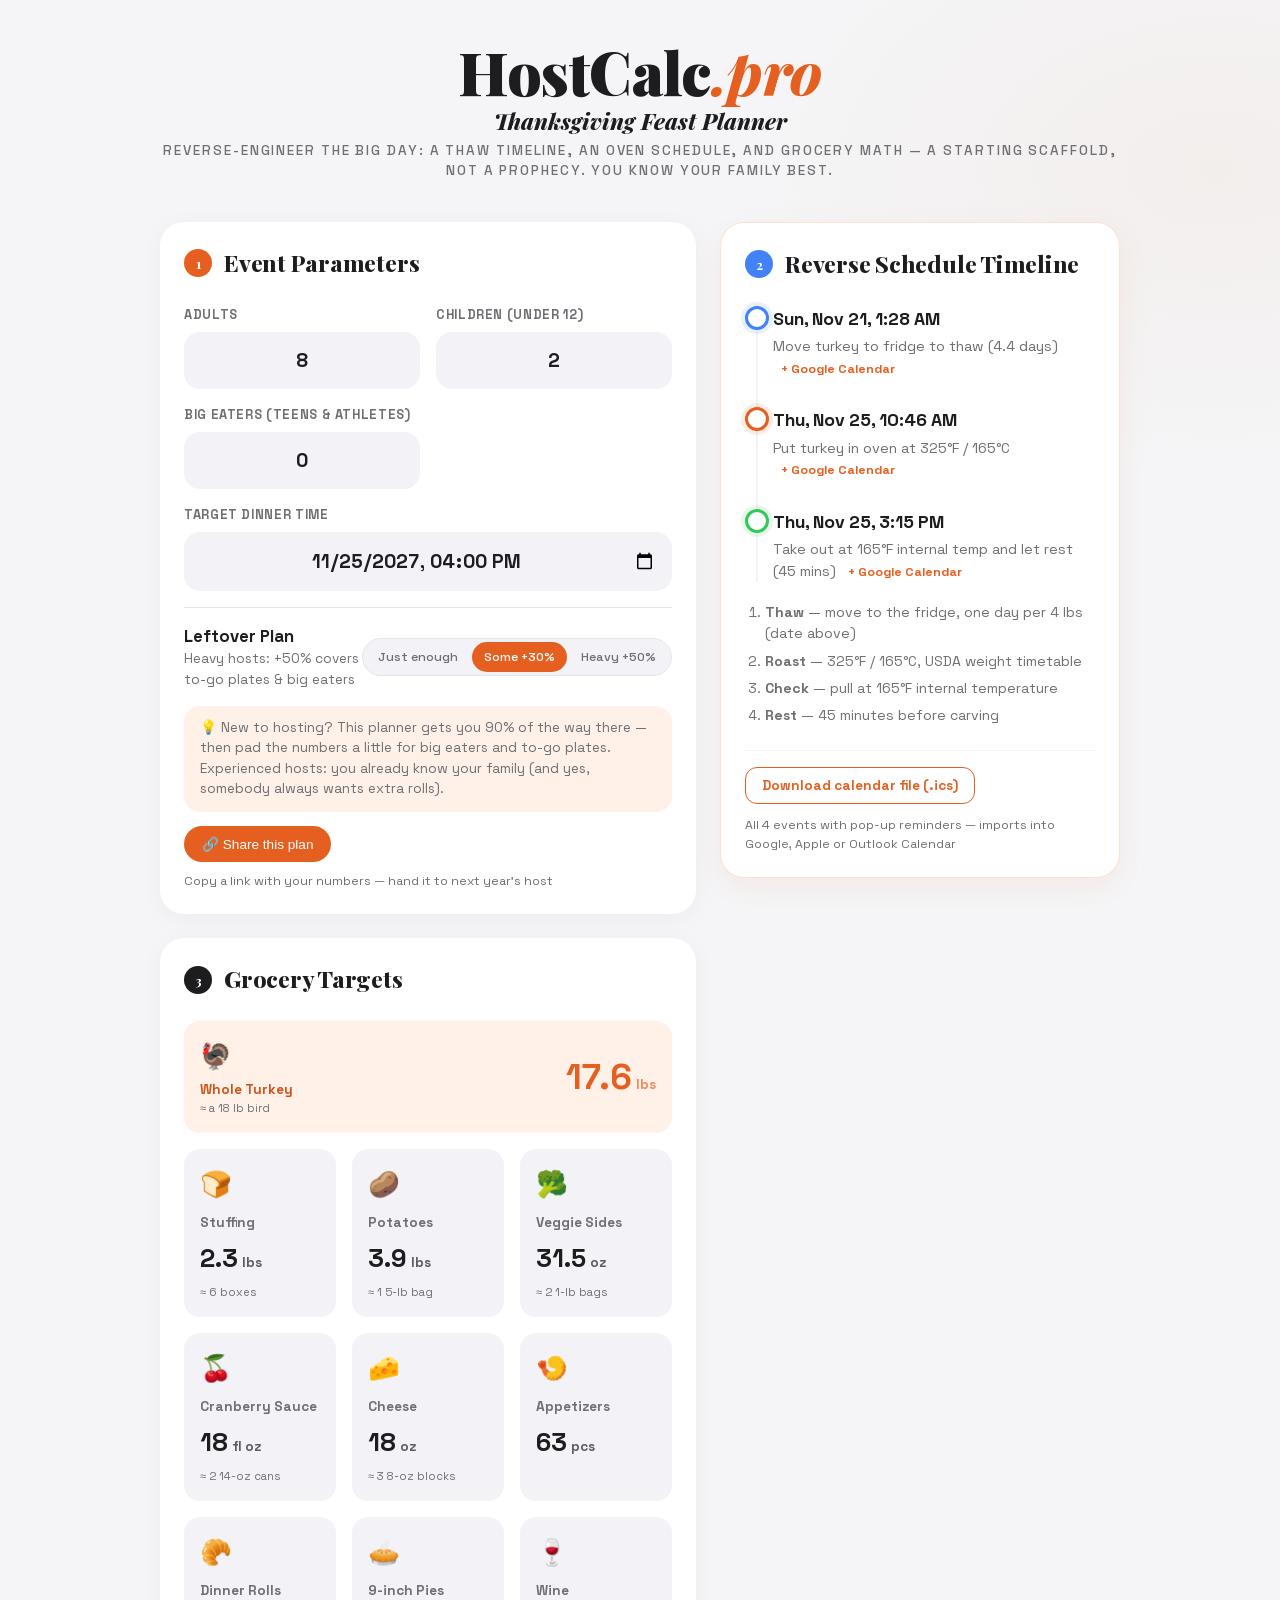
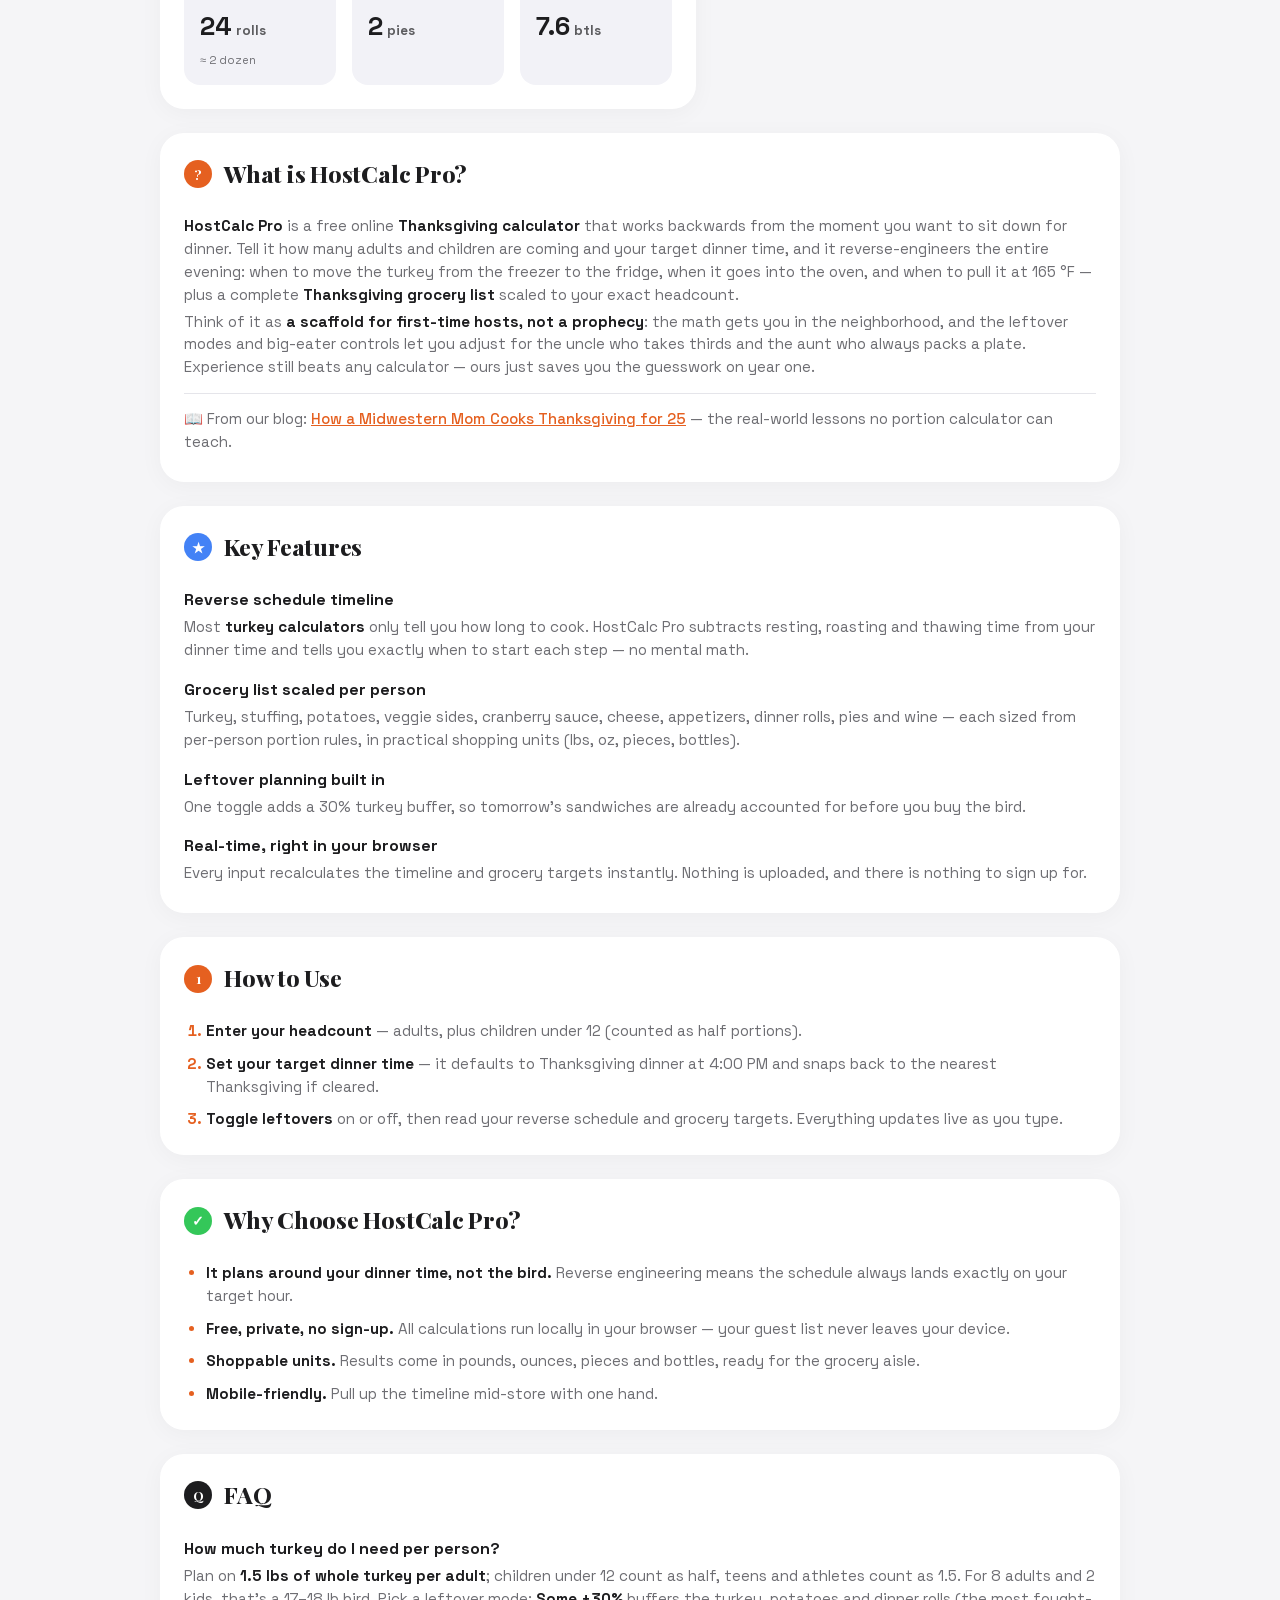
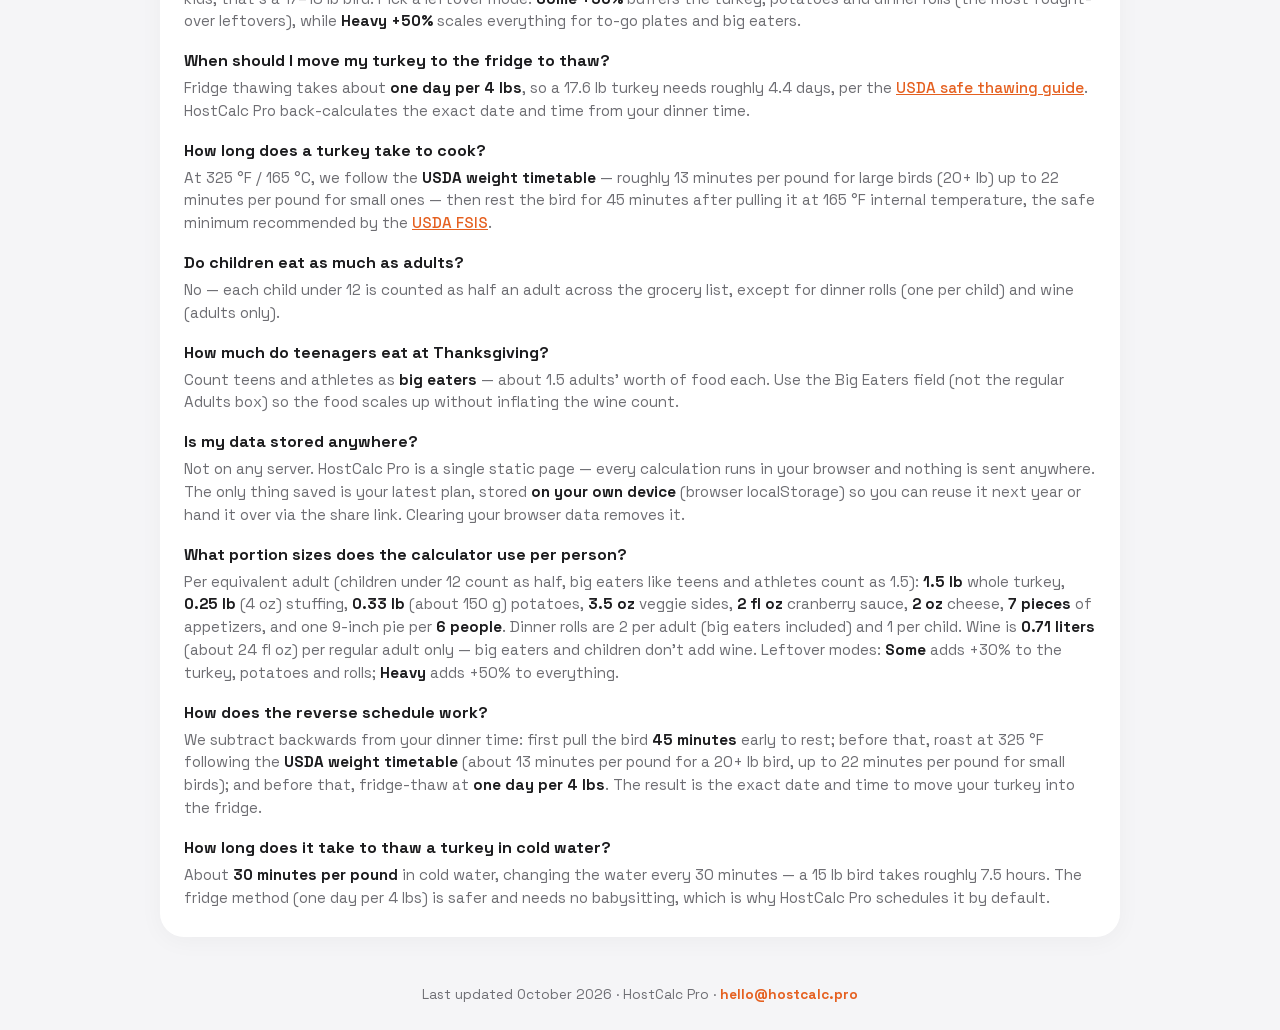
==== commit 128e1a9f: "Add big-eater input, 3-tier leftover modes, honest hosting copy, meta keywords - New 'Big Eaters' fi" ====
--- a/index.html
+++ b/index.html
@@ -15,10 +15,11 @@
     <meta name="viewport" content="width=device-width, initial-scale=1.0">
     <title>HostCalc Pro - Thanksgiving Feast Planner</title>
 
-    <meta name="description" content="Thanksgiving calculator that works backwards from dinner time: get your turkey thaw and oven schedule, plus a grocery list scaled to your guests.">
+    <meta name="description" content="Thanksgiving calculator that works backwards from dinner time: your turkey thaw and oven schedule, plus a grocery list scaled to your guests — a smart starting point you then adjust to the people you know best.">
+    <meta name="keywords" content="thanksgiving calculator, turkey calculator, how long to thaw a turkey, turkey thaw time, how long to cook a turkey, turkey cook time calculator, turkey size per person, thanksgiving grocery list, thanksgiving dinner planner, thanksgiving timeline, turkey leftovers">
 
     <meta property="og:title" content="HostCalc Pro - Thanksgiving Feast Planner">
-    <meta property="og:description" content="Reverse-engineer your Thanksgiving: thaw timeline, oven schedule, and grocery quantities scaled to your guest count.">
+    <meta property="og:description" content="Reverse-engineer your Thanksgiving: thaw timeline, oven schedule, and grocery quantities scaled to your guests — then pad for the big eaters and the to-go plates.">
     <meta property="og:type" content="website">
     <meta property="og:url" content="https://www.hostcalc.pro/">
     <meta property="og:site_name" content="HostCalc Pro">
@@ -95,10 +96,18 @@
             },
             {
                 "@type": "Question",
+                "name": "How much do teenagers eat at Thanksgiving?",
+                "acceptedAnswer": {
+                    "@type": "Answer",
+                    "text": "Count teens and athletes as big eaters — about 1.5 adults' worth of food each. Use the Big Eaters field (not the regular Adults box) so the food scales up without inflating the wine count."
+                }
+            },
+            {
+                "@type": "Question",
                 "name": "Is my data stored anywhere?",
                 "acceptedAnswer": {
                     "@type": "Answer",
-                    "text": "No. HostCalc Pro is a single static page — every calculation runs in your browser and nothing is sent to any server."
+                    "text": "Not on any server. HostCalc Pro is a single static page — every calculation runs in your browser and nothing is sent anywhere. The only thing saved is your latest plan, stored on your own device (localStorage) so you can reuse it next year or hand it over via the share link. Clearing your browser data removes it."
                 }
             },
             {
@@ -106,7 +115,7 @@
                 "name": "What portion sizes does the calculator use per person?",
                 "acceptedAnswer": {
                     "@type": "Answer",
-                    "text": "Per equivalent adult (children under 12 count as half): 1.5 lb whole turkey (plus 30% if you want leftovers), 0.25 lb (4 oz) stuffing, 0.33 lb (about 150 g) potatoes, 3.5 oz veggie sides, 2 US fl oz cranberry sauce, 2 oz cheese, 7 pieces of appetizers, and one 9-inch pie per 6 people. Dinner rolls are 2 per adult and 1 per child; wine is 0.71 liters (about 24 fl oz) per adult, and children are not counted for wine."
+                    "text": "Per equivalent adult (children under 12 count as half, big eaters like teens and athletes count as 1.5): 1.5 lb whole turkey, 0.25 lb (4 oz) stuffing, 0.33 lb (about 150 g) potatoes, 3.5 oz veggie sides, 2 US fl oz cranberry sauce, 2 oz cheese, 7 pieces of appetizers, and one 9-inch pie per 6 people. Dinner rolls are 2 per adult (big eaters included) and 1 per child. Wine is 0.71 liters (about 24 fl oz) per regular adult only — big eaters and children don't add wine. Leftover modes: Some adds +30% to the turkey, potatoes and rolls; Heavy adds +50% to everything."
                 }
             },
             {
@@ -200,7 +209,7 @@
         
         <header>
             <h1>HostCalc<span class="h1-accent">.pro</span> <span class="h1-keyword">Thanksgiving Feast Planner</span></h1>
-            <p>Thanksgiving Reverse Schedule & Grocery Scale</p>
+            <p>Reverse-engineer the big day: a thaw timeline, an oven schedule, and grocery math — a starting scaffold, not a prophecy. You know your family best.</p>
         </header>
 
         <!-- Step 1: Parameters -->
@@ -219,9 +228,13 @@
                     <label class="input-label" for="children">Children (under 12)</label>
                     <input type="number" id="children" class="apple-input" value="2" min="0">
                 </div>
+                <div class="input-group">
+                    <label class="input-label" for="big-eaters">Big Eaters (teens &amp; athletes)</label>
+                    <input type="number" id="big-eaters" class="apple-input" value="0" min="0">
+                </div>
             </div>
 
-            <div class="input-group" style="margin-top: 16px;">
+            <div class="input-group input-group-time">
                 <label class="input-label" for="dinner-time">Target Dinner Time</label>
                 <input type="datetime-local" id="dinner-time" class="apple-input" value="2026-11-26T16:00">
             </div>
@@ -264,7 +277,7 @@
         <!-- Step 2: Timeline -->
         <section class="card" id="step-timeline">
             <h2 class="section-title">
-                <span class="icon-badge" style="background-color: var(--color-step-1);">2</span> 
+                <span class="icon-badge step-1">2</span>
                 Reverse Schedule Timeline
             </h2>
 
@@ -310,7 +323,7 @@
         <!-- Step 3: Groceries -->
         <section class="card" id="step-groceries">
             <h2 class="section-title">
-                <span class="icon-badge" style="background-color: var(--color-text-main);">3</span> 
+                <span class="icon-badge neutral">3</span>
                 Grocery Targets
             </h2>
 
@@ -320,6 +333,7 @@
                     <div>
                         <div class="g-icon">🦃</div>
                         <div class="g-name">Whole Turkey</div>
+                        <div class="g-note" id="n-turkey"></div>
                     </div>
                     <div class="g-value"><span id="g-turkey">17.6</span> <span class="g-unit">lbs</span></div>
                 </div>
@@ -328,30 +342,35 @@
                     <div class="g-icon">🍞</div>
                     <div class="g-name">Stuffing</div>
                     <div class="g-value"><span id="g-stuffing">2.3</span> <span class="g-unit">lbs</span></div>
+                    <div class="g-note" id="n-stuffing"></div>
                 </div>
 
                 <div class="grocery-card">
                     <div class="g-icon">🥔</div>
                     <div class="g-name">Potatoes</div>
                     <div class="g-value"><span id="g-potatoes">3.0</span> <span class="g-unit">lbs</span></div>
+                    <div class="g-note" id="n-potatoes"></div>
                 </div>
 
                 <div class="grocery-card">
                     <div class="g-icon">🥦</div>
                     <div class="g-name">Veggie Sides</div>
                     <div class="g-value"><span id="g-veggies">31.5</span> <span class="g-unit">oz</span></div>
+                    <div class="g-note" id="n-veggies"></div>
                 </div>
 
                 <div class="grocery-card">
                     <div class="g-icon">🍒</div>
                     <div class="g-name">Cranberry Sauce</div>
                     <div class="g-value"><span id="g-cranberry">18</span> <span class="g-unit">fl oz</span></div>
+                    <div class="g-note" id="n-cranberry"></div>
                 </div>
 
                 <div class="grocery-card">
                     <div class="g-icon">🧀</div>
                     <div class="g-name">Cheese</div>
                     <div class="g-value"><span id="g-cheese">18</span> <span class="g-unit">oz</span></div>
+                    <div class="g-note" id="n-cheese"></div>
                 </div>
 
                 <div class="grocery-card">
@@ -364,6 +383,7 @@
                     <div class="g-icon">🥐</div>
                     <div class="g-name">Dinner Rolls</div>
                     <div class="g-value"><span id="g-rolls">18</span> <span class="g-unit">rolls</span></div>
+                    <div class="g-note" id="n-rolls"></div>
                 </div>
 
                 <div class="grocery-card">
@@ -390,16 +410,17 @@
 
             <section class="card prose">
                 <h2 class="section-title">
-                    <span class="icon-badge" style="background-color: var(--color-primary);">?</span>
+                    <span class="icon-badge">?</span>
                     What is HostCalc Pro?
                 </h2>
                 <p><strong>HostCalc Pro</strong> is a free online <strong>Thanksgiving calculator</strong> that works backwards from the moment you want to sit down for dinner. Tell it how many adults and children are coming and your target dinner time, and it reverse-engineers the entire evening: when to move the turkey from the freezer to the fridge, when it goes into the oven, and when to pull it at 165 °F — plus a complete <strong>Thanksgiving grocery list</strong> scaled to your exact headcount.</p>
+                <p>Think of it as <strong>a scaffold for first-time hosts, not a prophecy</strong>: the math gets you in the neighborhood, and the leftover modes and big-eater controls let you adjust for the uncle who takes thirds and the aunt who always packs a plate. Experience still beats any calculator — ours just saves you the guesswork on year one.</p>
                 <p class="blog-teaser">📖 From our blog: <a href="/blog/thanksgiving-for-25/">How a Midwestern Mom Cooks Thanksgiving for 25</a> — the real-world lessons no portion calculator can teach.</p>
             </section>
 
             <section class="card prose">
                 <h2 class="section-title">
-                    <span class="icon-badge" style="background-color: var(--color-step-1);">★</span>
+                    <span class="icon-badge step-1">★</span>
                     Key Features
                 </h2>
                 <h3>Reverse schedule timeline</h3>
@@ -414,7 +435,7 @@
 
             <section class="card prose">
                 <h2 class="section-title">
-                    <span class="icon-badge" style="background-color: var(--color-step-2);">1</span>
+                    <span class="icon-badge step-2">1</span>
                     How to Use
                 </h2>
                 <ol>
@@ -426,7 +447,7 @@
 
             <section class="card prose">
                 <h2 class="section-title">
-                    <span class="icon-badge" style="background-color: var(--color-step-3);">✓</span>
+                    <span class="icon-badge step-3">✓</span>
                     Why Choose HostCalc Pro?
                 </h2>
                 <ul>
@@ -439,12 +460,12 @@
 
             <section class="card prose">
                 <h2 class="section-title">
-                    <span class="icon-badge" style="background-color: var(--color-text-main);">Q</span>
+                    <span class="icon-badge neutral">Q</span>
                     FAQ
                 </h2>
 
                 <h3>How much turkey do I need per person?</h3>
-                <p>Plan on <strong>1.5 lbs of whole turkey per adult</strong>; children under 12 count as half. For 8 adults and 2 kids, that's a 17–18 lb bird. Turn on leftovers for a 30% buffer.</p>
+                <p>Plan on <strong>1.5 lbs of whole turkey per adult</strong>; children under 12 count as half, teens and athletes count as 1.5. For 8 adults and 2 kids, that's a 17–18 lb bird. Pick a leftover mode: <strong>Some +30%</strong> buffers the turkey, potatoes and dinner rolls (the most fought-over leftovers), while <strong>Heavy +50%</strong> scales everything for to-go plates and big eaters.</p>
 
                 <h3>When should I move my turkey to the fridge to thaw?</h3>
                 <p>Fridge thawing takes about <strong>one day per 4 lbs</strong>, so a 17.6 lb turkey needs roughly 4.4 days, per the <a href="https://www.fsis.usda.gov/food-safety/safe-food-handling-and-preparation/poultry/turkey-farm-table" target="_blank" rel="noopener">USDA safe thawing guide</a>. HostCalc Pro back-calculates the exact date and time from your dinner time.</p>
@@ -455,11 +476,14 @@
                 <h3>Do children eat as much as adults?</h3>
                 <p>No — each child under 12 is counted as half an adult across the grocery list, except for dinner rolls (one per child) and wine (adults only).</p>
 
+                <h3>How much do teenagers eat at Thanksgiving?</h3>
+                <p>Count teens and athletes as <strong>big eaters</strong> — about 1.5 adults' worth of food each. Use the Big Eaters field (not the regular Adults box) so the food scales up without inflating the wine count.</p>
+
                 <h3>Is my data stored anywhere?</h3>
-                <p>No. HostCalc Pro is a single static page — every calculation runs in your browser and nothing is sent to any server.</p>
+                <p>Not on any server. HostCalc Pro is a single static page — every calculation runs in your browser and nothing is sent anywhere. The only thing saved is your latest plan, stored <strong>on your own device</strong> (browser localStorage) so you can reuse it next year or hand it over via the share link. Clearing your browser data removes it.</p>
 
                 <h3>What portion sizes does the calculator use per person?</h3>
-                <p>Per equivalent adult (children under 12 count as half): <strong>1.5 lb</strong> whole turkey (plus 30% if you want leftovers), <strong>0.25 lb</strong> (4 oz) stuffing, <strong>0.33 lb</strong> (about 150 g) potatoes, <strong>3.5 oz</strong> veggie sides, <strong>2 fl oz</strong> cranberry sauce, <strong>2 oz</strong> cheese, <strong>7 pieces</strong> of appetizers, and one 9-inch pie per <strong>6 people</strong>. Dinner rolls are 2 per adult and 1 per child; wine is <strong>0.71 liters</strong> (about 24 fl oz) per adult, and children are not counted for wine.</p>
+                <p>Per equivalent adult (children under 12 count as half, big eaters like teens and athletes count as 1.5): <strong>1.5 lb</strong> whole turkey, <strong>0.25 lb</strong> (4 oz) stuffing, <strong>0.33 lb</strong> (about 150 g) potatoes, <strong>3.5 oz</strong> veggie sides, <strong>2 fl oz</strong> cranberry sauce, <strong>2 oz</strong> cheese, <strong>7 pieces</strong> of appetizers, and one 9-inch pie per <strong>6 people</strong>. Dinner rolls are 2 per adult (big eaters included) and 1 per child. Wine is <strong>0.71 liters</strong> (about 24 fl oz) per regular adult only — big eaters and children don't add wine. Leftover modes: <strong>Some</strong> adds +30% to the turkey, potatoes and rolls; <strong>Heavy</strong> adds +50% to everything.</p>
 
                 <h3>How does the reverse schedule work?</h3>
                 <p>We subtract backwards from your dinner time: first pull the bird <strong>45 minutes</strong> early to rest; before that, roast at 325 °F following the <strong>USDA weight timetable</strong> (about 13 minutes per pound for a 20+ lb bird, up to 22 minutes per pound for small birds); and before that, fridge-thaw at <strong>one day per 4 lbs</strong>. The result is the exact date and time to move your turkey into the fridge.</p>
@@ -479,13 +503,14 @@
     <script src="calculator.js"></script>
     <script>
         document.addEventListener('DOMContentLoaded', () => {
-            const { planFeast, nearestThanksgiving, toInputValue, formatNum, formatDate,
+            const { planFeast, practicalNotes, nearestThanksgiving, toInputValue, formatNum, formatDate,
                     buildGoogleCalendarUrl, buildICS, milestoneEvents } = ThanksgivingPlanner;
 
             // 1. Map all interactive DOM elements
             const inputs = {
                 adults: document.getElementById('adults'),
                 children: document.getElementById('children'),
+                bigEaters: document.getElementById('big-eaters'),
                 time: document.getElementById('dinner-time')
             };
             const leftoverRadios = Array.from(document.querySelectorAll('input[name="leftovers"]'));
@@ -503,6 +528,16 @@
                 wine: document.getElementById('g-wine')
             };
 
+            const noteEls = {
+                turkey: document.getElementById('n-turkey'),
+                stuffing: document.getElementById('n-stuffing'),
+                potatoes: document.getElementById('n-potatoes'),
+                veggies: document.getElementById('n-veggies'),
+                cranberry: document.getElementById('n-cranberry'),
+                cheese: document.getElementById('n-cheese'),
+                rolls: document.getElementById('n-rolls')
+            };
+
             const timeline = {
                 thawDate: document.getElementById('time-thaw'),
                 thawDays: document.getElementById('days-thaw'),
@@ -540,6 +575,7 @@
                 const { grocery, timeline: tl } = planFeast({
                     adults: inputs.adults.value,
                     children: inputs.children.value,
+                    bigEaters: inputs.bigEaters.value,
                     leftoverMode,
                     dinnerTime: targetDinnerTime
                 });
@@ -556,14 +592,21 @@
                 outputs.pies.textContent = grocery.pies;
                 outputs.wine.textContent = formatNum(grocery.wineBottles);
 
+                // A''. Retail-unit hints (5-lb bags, 6-oz boxes, dozens...)
+                const notes = practicalNotes(grocery);
+                for (const key of Object.keys(noteEls)) noteEls[key].textContent = notes[key];
+
                 // A'. Small-party tip: for 1-2 guests a turkey breast beats a whole bird
-                const headcount = (parseInt(inputs.adults.value) || 0) + (parseInt(inputs.children.value) || 0);
+                const headcount = (parseInt(inputs.adults.value) || 0)
+                    + (parseInt(inputs.bigEaters.value) || 0)
+                    + (parseInt(inputs.children.value) || 0);
                 breastHint.hidden = headcount > 2;
 
                 // D. Remember this plan for next year's host (you)
                 try {
                     localStorage.setItem(STORAGE_KEY, JSON.stringify({
                         a: inputs.adults.value,
+                        b: inputs.bigEaters.value,
                         c: inputs.children.value,
                         t: inputs.time.value,
                         l: leftoverRadios.find(r => r.checked)?.value || 'none'
@@ -610,6 +653,7 @@
             // 4. "Ask the previous host": shared links + local memory
             const applyParams = (params) => {
                 if (params.get('a')) inputs.adults.value = params.get('a');
+                if (params.get('b')) inputs.bigEaters.value = params.get('b');
                 if (params.get('c')) inputs.children.value = params.get('c');
                 if (params.get('t')) inputs.time.value = params.get('t');
                 const mode = params.get('l');
@@ -619,6 +663,7 @@
             shareButton.addEventListener('click', async () => {
                 const params = new URLSearchParams({
                     a: inputs.adults.value,
+                    b: inputs.bigEaters.value,
                     c: inputs.children.value,
                     t: inputs.time.value,
                     l: leftoverRadios.find(r => r.checked)?.value || 'none'
@@ -646,10 +691,15 @@
             } else {
                 try {
                     const saved = JSON.parse(localStorage.getItem(STORAGE_KEY));
-                    if (saved && ((parseInt(saved.a) || 0) + (parseInt(saved.c) || 0)) > 0) {
+                    if (saved && ((parseInt(saved.a) || 0) + (parseInt(saved.b) || 0) + (parseInt(saved.c) || 0)) > 0) {
                         const a = parseInt(saved.a) || 0;
+                        const b = parseInt(saved.b) || 0;
                         const c = parseInt(saved.c) || 0;
-                        restoreDesc.textContent = `${a} adult${a === 1 ? '' : 's'} + ${c} kid${c === 1 ? '' : 's'}`;
+                        const parts = [];
+                        if (a) parts.push(`${a} adult${a === 1 ? '' : 's'}`);
+                        if (b) parts.push(`${b} big eater${b === 1 ? '' : 's'}`);
+                        if (c) parts.push(`${c} kid${c === 1 ? '' : 's'}`);
+                        restoreDesc.textContent = parts.join(' + ');
                         restoreHint.hidden = false;
                         restoreLink.addEventListener('click', (e) => {
                             e.preventDefault();
--- a/style.css
+++ b/style.css
@@ -126,6 +126,8 @@
 header {
     text-align: center;
     padding: var(--spacing-md) 0;
+    /* LCP element animates transform only — opacity animations delay LCP */
+    animation: header-rise 0.65s cubic-bezier(0.22, 1, 0.36, 1) both;
 }
 
 header h1 {
@@ -167,6 +169,7 @@
     border-radius: var(--radius-card);
     box-shadow: var(--shadow-card);
     padding: var(--spacing-lg);
+    animation: rise-in 0.65s cubic-bezier(0.22, 1, 0.36, 1) both;
 }
 
 .section-title {
@@ -193,9 +196,18 @@
     font-weight: 700;
 }
 
+.icon-badge.step-1 { background-color: var(--color-step-1); }
+.icon-badge.step-2 { background-color: var(--color-step-2); }
+.icon-badge.step-3 { background-color: var(--color-step-3); }
+.icon-badge.neutral { background-color: var(--color-text-main); }
+
+.input-group-time {
+    margin-top: 16px;
+}
+
 .input-grid {
     display: grid;
-    grid-template-columns: 1fr 1fr;
+    grid-template-columns: repeat(auto-fit, minmax(160px, 1fr));
     gap: var(--spacing-md);
     margin-bottom: var(--spacing-md);
 }
@@ -297,41 +309,6 @@
     outline: 2px solid var(--color-primary);
     outline-offset: 2px;
 }
-
-.switch {
-    position: relative;
-    display: inline-block;
-    width: 50px;
-    height: 30px;
-    flex-shrink: 0;
-    padding: 7px 0;   /* expands tap target to 44px height */
-    margin: -7px 0;   /* compensates layout shift */
-}
-
-.switch input { opacity: 0; width: 0; height: 0; }
-
-.slider {
-    position: absolute;
-    cursor: pointer;
-    top: 0; left: 0; right: 0; bottom: 0;
-    background-color: var(--color-border);
-    transition: .3s;
-    border-radius: 30px;
-}
-
-.slider:before {
-    position: absolute;
-    content: "";
-    height: 26px; width: 26px;
-    left: 2px; bottom: 2px;
-    background-color: white;
-    transition: .3s;
-    border-radius: 50%;
-    box-shadow: 0 2px 5px rgba(0,0,0,0.2);
-}
-
-input:checked + .slider { background-color: var(--color-primary); }
-input:checked + .slider:before { transform: translateX(20px); }
 
 .timeline {
     position: relative;
@@ -457,6 +434,9 @@
     color: var(--color-text-main);
 }
 
+/* Shared link treatment (blog prose, header back-link, in-card hints) */
+.prose a,
+header a,
 .serving-hint a {
     color: var(--color-primary);
     font-weight: 500;
@@ -492,13 +472,6 @@
 }
 
 /* Blog */
-.prose a,
-header a,
-.site-footer a {
-    color: var(--color-primary);
-    font-weight: 500;
-}
-
 .blog-teaser {
     margin-top: 14px;
     padding-top: 14px;
@@ -519,6 +492,11 @@
 
 .blog-cta:hover {
     background-color: var(--color-primary-hover);
+}
+
+.g-note {
+    font-size: 0.7rem;
+    color: var(--color-text-muted);
 }
 
 .grocery-card {
@@ -626,15 +604,6 @@
     to { opacity: 1; transform: none; }
 }
 
-/* LCP element (header) animates transform only — opacity animations delay LCP */
-header {
-    animation: header-rise 0.65s cubic-bezier(0.22, 1, 0.36, 1) both;
-}
-
-.card {
-    animation: rise-in 0.65s cubic-bezier(0.22, 1, 0.36, 1) both;
-}
-
 @keyframes header-rise {
     from { transform: translateY(18px); }
     to { transform: none; }
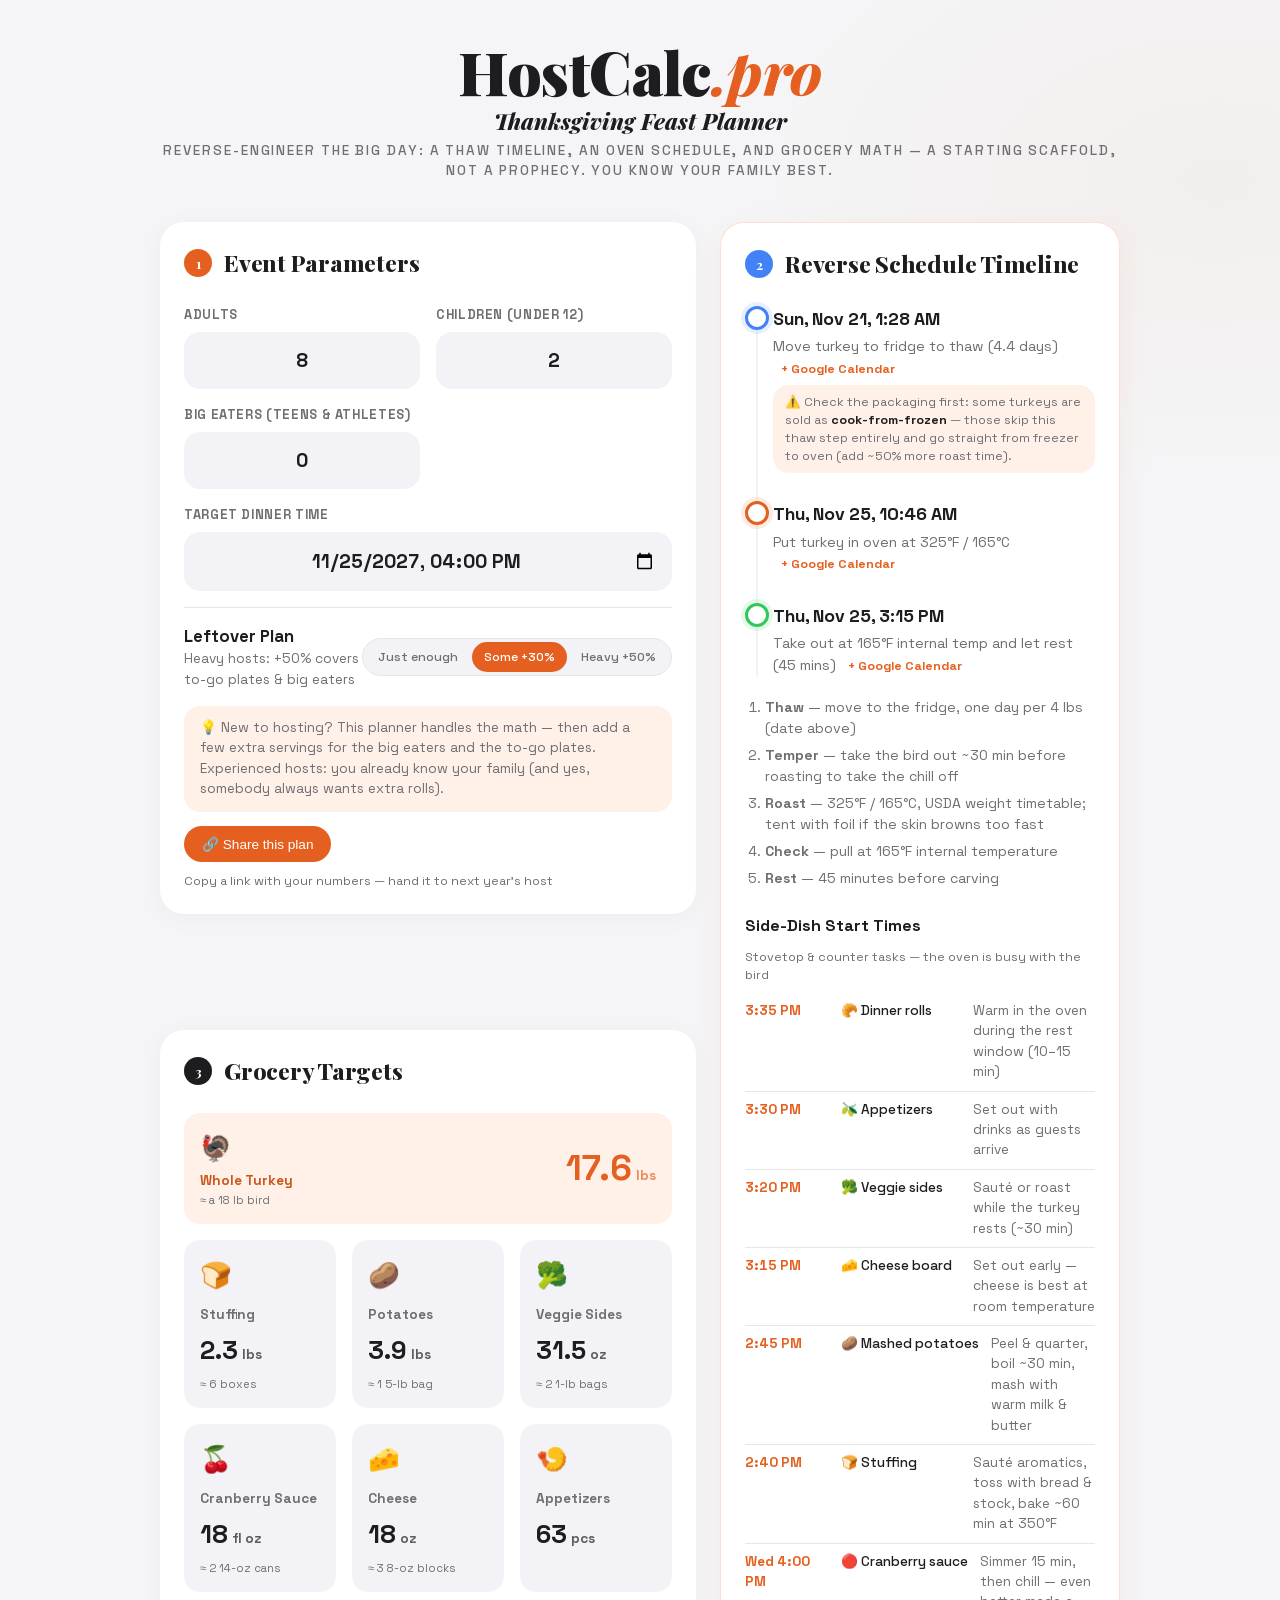
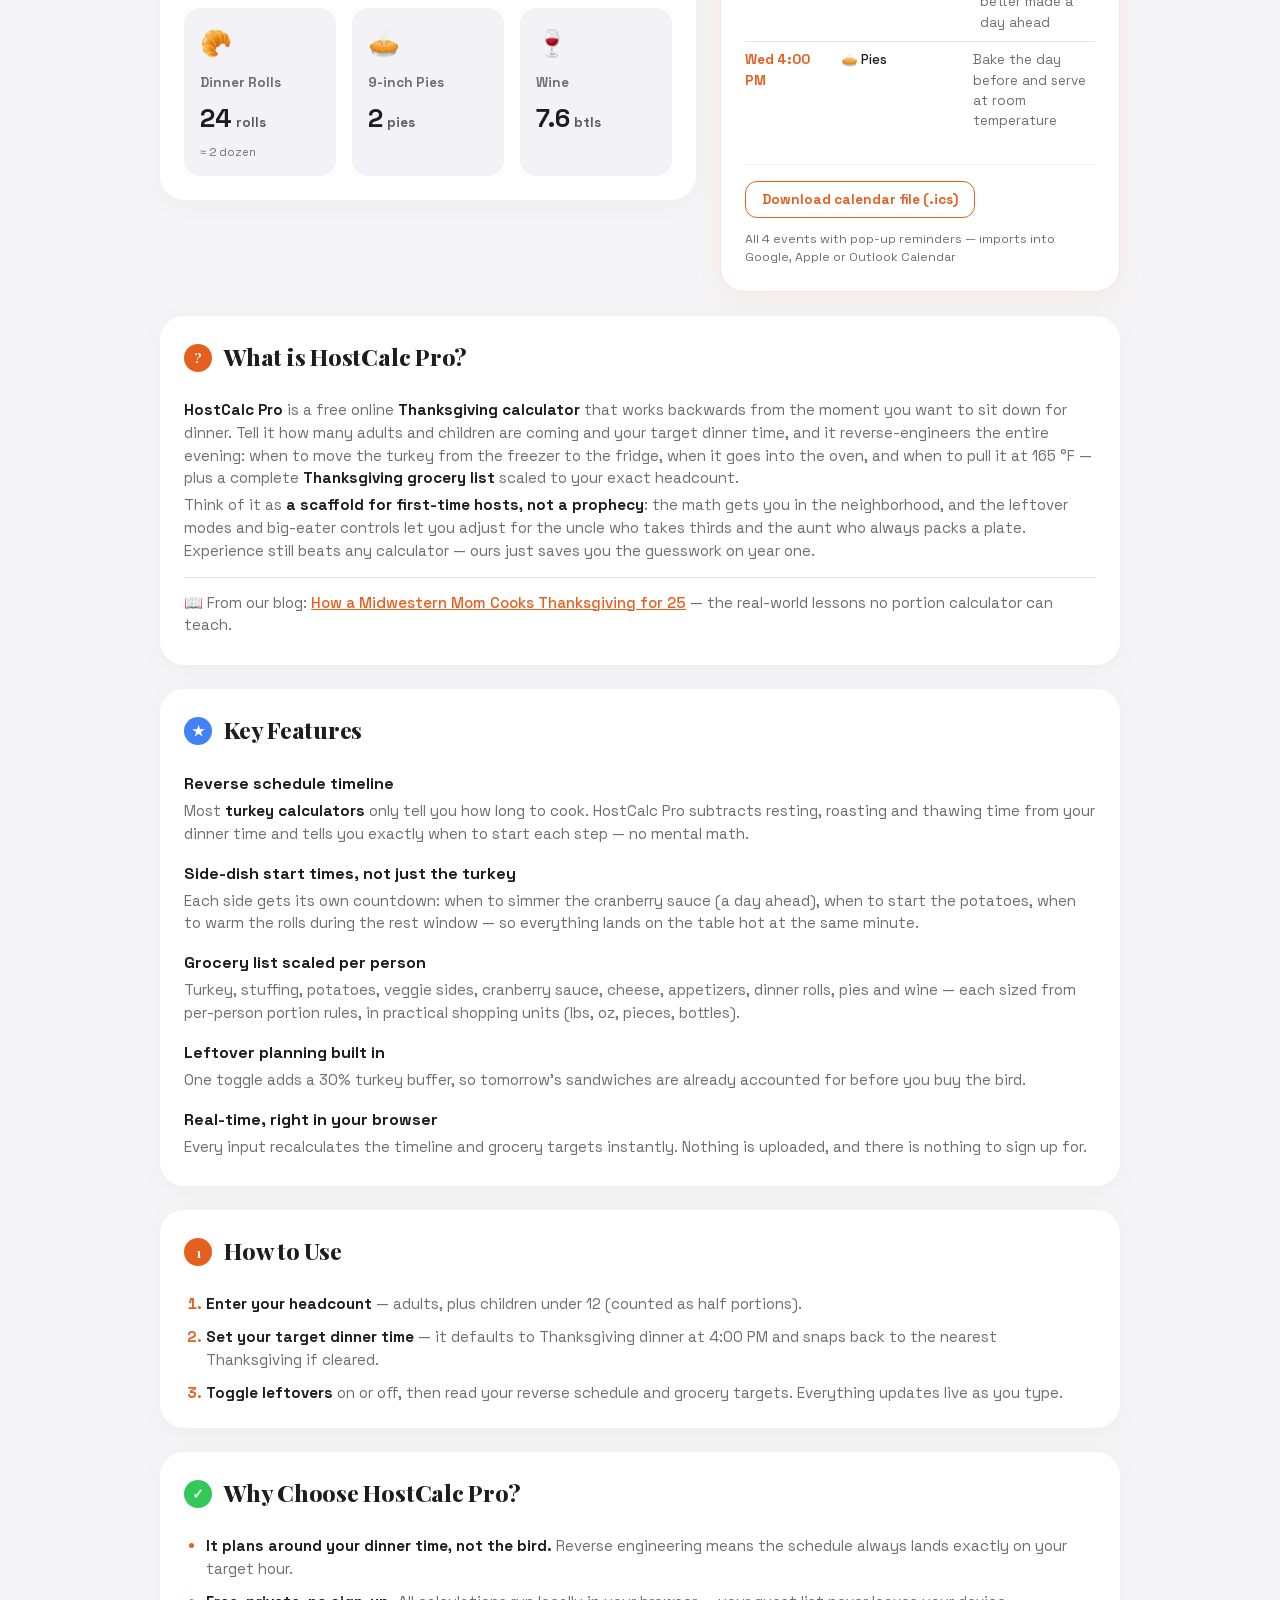
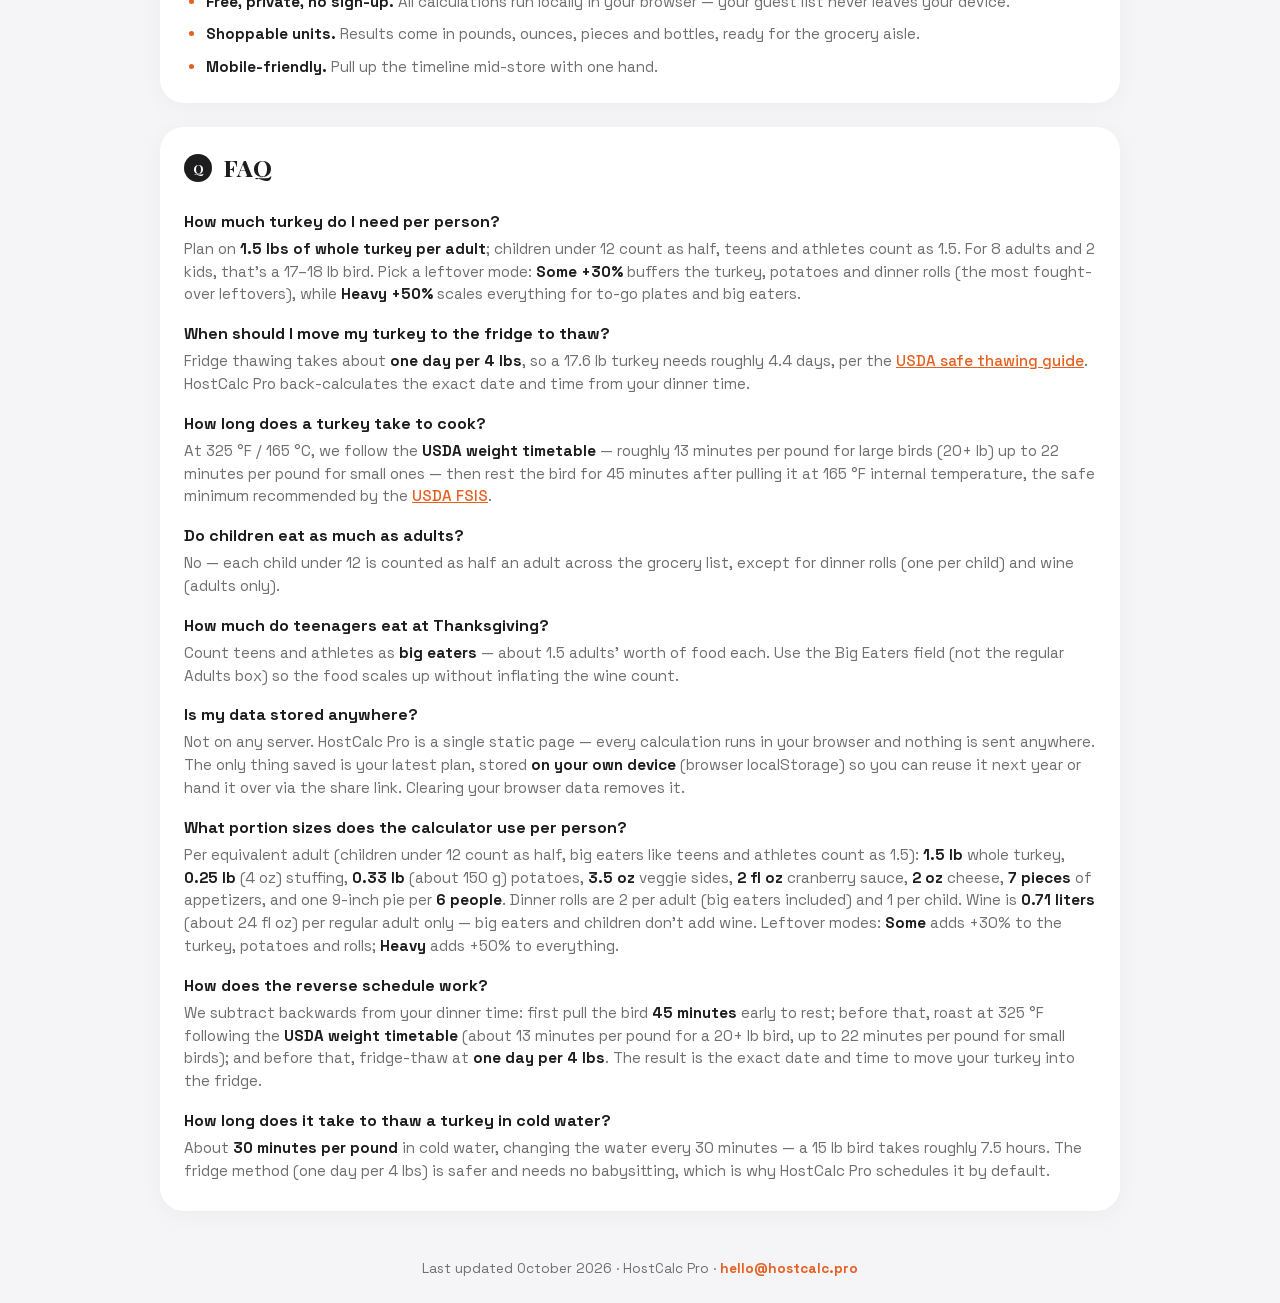
==== commit 0371ba45: "Add side-dish start times, two-bird tip, Canada-aware default date, Butterball roast tips - Side-dis" ====
--- a/index.html
+++ b/index.html
@@ -143,8 +143,8 @@
         "@context": "https://schema.org",
         "@type": "HowTo",
         "name": "How to cook a Thanksgiving turkey",
-        "description": "The four steps from freezer to table, scheduled backwards from your dinner time.",
-        "totalTime": "PT4H",
+        "description": "The five steps from freezer to table, scheduled backwards from your dinner time.",
+        "totalTime": "PT4H30M",
         "step": [
             {
                 "@type": "HowToStep",
@@ -155,18 +155,24 @@
             {
                 "@type": "HowToStep",
                 "position": 2,
-                "name": "Roast",
-                "text": "Put the turkey into a 325°F / 165°C oven following the USDA weight timetable, roughly 13 to 22 minutes per pound depending on the bird's size."
+                "name": "Temper",
+                "text": "Take the turkey out of the fridge about 30 minutes before roasting to take the chill off — it cooks more evenly from near room temperature."
             },
             {
                 "@type": "HowToStep",
                 "position": 3,
+                "name": "Roast",
+                "text": "Put the turkey into a 325°F / 165°C oven following the USDA weight timetable, roughly 13 to 22 minutes per pound depending on the bird's size. If the skin browns too fast, tent it loosely with foil."
+            },
+            {
+                "@type": "HowToStep",
+                "position": 4,
                 "name": "Check temperature",
                 "text": "Pull the turkey when the internal temperature reaches 165°F at the thickest part of the breast."
             },
             {
                 "@type": "HowToStep",
-                "position": 4,
+                "position": 5,
                 "name": "Rest",
                 "text": "Let the turkey rest for 45 minutes before carving so the juices redistribute."
             }
@@ -261,7 +267,7 @@
             </div>
 
             <p class="serving-hint">
-                💡 New to hosting? This planner gets you 90% of the way there — then pad the numbers a little for big eaters and to-go plates. Experienced hosts: you already know your family (and yes, somebody always wants extra rolls).
+                💡 New to hosting? This planner handles the math — then add a few extra servings for the big eaters and the to-go plates. Experienced hosts: you already know your family (and yes, somebody always wants extra rolls).
             </p>
 
             <div class="share-row">
@@ -288,6 +294,7 @@
                     <div class="timeline-desc">Move turkey to fridge to thaw (<span id="days-thaw">4.4</span> days)
                         <a class="cal-link" id="gcal-thaw" href="#" target="_blank" rel="noopener">+ Google Calendar</a>
                     </div>
+                    <div class="timeline-note">⚠️ Check the packaging first: some turkeys are sold as <strong>cook-from-frozen</strong> — those skip this thaw step entirely and go straight from freezer to oven (add ~50% more roast time).</div>
                 </div>
                 
                 <div class="timeline-item">
@@ -309,10 +316,17 @@
 
             <ol class="cook-steps">
                 <li><strong>Thaw</strong> — move to the fridge, one day per 4 lbs (date above)</li>
-                <li><strong>Roast</strong> — 325°F / 165°C, USDA weight timetable</li>
+                <li><strong>Temper</strong> — take the bird out ~30 min before roasting to take the chill off</li>
+                <li><strong>Roast</strong> — 325°F / 165°C, USDA weight timetable; tent with foil if the skin browns too fast</li>
                 <li><strong>Check</strong> — pull at 165°F internal temperature</li>
                 <li><strong>Rest</strong> — 45 minutes before carving</li>
             </ol>
+
+            <div class="side-schedule-head">
+                <h3>Side-Dish Start Times</h3>
+                <span class="side-schedule-sub">Stovetop &amp; counter tasks — the oven is busy with the bird</span>
+            </div>
+            <ul class="side-schedule" id="side-schedule"></ul>
 
             <div class="cal-footer">
                 <button type="button" class="btn-outline" id="ics-download">Download calendar file (.ics)</button>
@@ -403,6 +417,9 @@
             <p class="serving-hint" id="turkey-breast-hint" hidden>
                 🦃 Cooking for just 1–2? Skip the whole bird — a <strong>roast turkey breast</strong> (bone-in, ~0.75–1 lb per person) is easier, faster, and there's still plenty for sandwiches. A 3 lb breast feeds two with leftovers.
             </p>
+            <p class="serving-hint" id="two-bird-hint" hidden>
+                🦃 <strong>Birds over 24 lb are rare and cook unevenly.</strong> Consider <strong>two smaller turkeys</strong> <span id="two-bird-split"></span>, or one turkey plus a <strong>baked ham</strong> — smaller birds roast faster and more evenly, and a ham frees up oven space while everyone still gets white meat.
+            </p>
         </section>
 
         <!-- SEO Content: What is → Key Features → How to Use → Why Choose → FAQ -->
@@ -425,6 +442,8 @@
                 </h2>
                 <h3>Reverse schedule timeline</h3>
                 <p>Most <strong>turkey calculators</strong> only tell you how long to cook. HostCalc Pro subtracts resting, roasting and thawing time from your dinner time and tells you exactly when to start each step — no mental math.</p>
+                <h3>Side-dish start times, not just the turkey</h3>
+                <p>Each side gets its own countdown: when to simmer the cranberry sauce (a day ahead), when to start the potatoes, when to warm the rolls during the rest window — so everything lands on the table hot at the same minute.</p>
                 <h3>Grocery list scaled per person</h3>
                 <p>Turkey, stuffing, potatoes, veggie sides, cranberry sauce, cheese, appetizers, dinner rolls, pies and wine — each sized from per-person portion rules, in practical shopping units (lbs, oz, pieces, bottles).</p>
                 <h3>Leftover planning built in</h3>
@@ -552,6 +571,9 @@
             };
             const icsButton = document.getElementById('ics-download');
             const breastHint = document.getElementById('turkey-breast-hint');
+            const sideScheduleEl = document.getElementById('side-schedule');
+            const twoBirdHint = document.getElementById('two-bird-hint');
+            const twoBirdSplit = document.getElementById('two-bird-split');
             const shareButton = document.getElementById('share-plan');
             const restoreHint = document.getElementById('restore-hint');
             const restoreDesc = document.getElementById('restore-desc');
@@ -572,7 +594,7 @@
 
                 const leftoverMode = leftoverRadios.find(r => r.checked)?.value || 'none';
 
-                const { grocery, timeline: tl } = planFeast({
+                const { grocery, timeline: tl, sides } = planFeast({
                     adults: inputs.adults.value,
                     children: inputs.children.value,
                     bigEaters: inputs.bigEaters.value,
@@ -602,6 +624,13 @@
                     + (parseInt(inputs.children.value) || 0);
                 breastHint.hidden = headcount > 2;
 
+                // A''. Big-party tip: birds over 24 lb are rare and cook unevenly
+                const overWeight = grocery.turkeyLbs > 24;
+                twoBirdHint.hidden = !overWeight;
+                twoBirdSplit.textContent = overWeight
+                    ? `(about ${formatNum(grocery.turkeyLbs / 2)} lb each)`
+                    : '';
+
                 // D. Remember this plan for next year's host (you)
                 try {
                     localStorage.setItem(STORAGE_KEY, JSON.stringify({
@@ -618,6 +647,22 @@
                 timeline.ovenDate.textContent = formatDate(tl.ovenAt);
                 timeline.thawDate.textContent = formatDate(tl.thawAt);
                 timeline.thawDays.textContent = formatNum(tl.thawDays);
+
+                // B'. Side-dish start times: day-before items get a weekday
+                // label, same-day items just the clock time
+                const sameDayFmt = new Intl.DateTimeFormat('en-US', { hour: 'numeric', minute: '2-digit' });
+                sideScheduleEl.innerHTML = '';
+                for (const side of sides) {
+                    const isAhead = side.startAt.getTime() < targetDinnerTime.getTime() - 20 * 60 * 60 * 1000;
+                    const when = isAhead
+                        ? new Intl.DateTimeFormat('en-US', { weekday: 'short', hour: 'numeric', minute: '2-digit' }).format(side.startAt)
+                        : sameDayFmt.format(side.startAt);
+                    const li = document.createElement('li');
+                    li.innerHTML = `<span class="side-time">${when}</span>` +
+                        `<span class="side-name">${side.icon} ${side.name}</span>` +
+                        `<span class="side-action">${side.action}</span>`;
+                    sideScheduleEl.appendChild(li);
+                }
 
                 // C. Calendar links follow the current plan
                 const events = milestoneEvents({ grocery, timeline: tl }, targetDinnerTime);
@@ -711,8 +756,10 @@
                 } catch (err) { /* private mode / corrupt data */ }
             }
 
-            // If the hardcoded default has gone stale (in the past), jump to the nearest Thanksgiving
-            if (new Date(inputs.time.value) < new Date()) {
+            // Default the target time to the visitor's nearest Thanksgiving
+            // (Canadian visitors: 2nd Monday of October; others: US 4th
+            // Thursday of November), unless a shared link already set one.
+            if (!urlParams.has('t')) {
                 inputs.time.value = toInputValue(nearestThanksgiving());
             }
 
--- a/style.css
+++ b/style.css
@@ -357,6 +357,20 @@
     margin-top: 4px;
 }
 
+.timeline-note {
+    margin-top: 6px;
+    padding: 8px 12px;
+    border-radius: var(--radius-input);
+    background: var(--color-primary-soft);
+    font-size: 0.78rem;
+    line-height: 1.45;
+    color: var(--color-text-muted);
+}
+
+.timeline-note strong {
+    color: var(--color-text-main);
+}
+
 .cal-link {
     font-size: 0.78rem;
     font-weight: 600;
@@ -412,6 +426,71 @@
     display: flex;
     flex-direction: column;
     gap: 6px;
+}
+
+.side-schedule-head {
+    margin: 24px 0 8px;
+    display: flex;
+    align-items: baseline;
+    gap: 10px;
+    flex-wrap: wrap;
+}
+
+.side-schedule-head h3 {
+    margin: 0;
+    font-size: 1rem;
+    font-weight: 600;
+    color: var(--color-text-main);
+}
+
+.side-schedule-sub {
+    font-size: 0.78rem;
+    color: var(--color-text-muted);
+}
+
+.side-schedule {
+    list-style: none;
+    margin: 0;
+    padding: 0;
+    display: flex;
+    flex-direction: column;
+}
+
+.side-schedule li {
+    display: grid;
+    grid-template-columns: 84px minmax(120px, auto) 1fr;
+    gap: 12px;
+    align-items: baseline;
+    padding: 8px 0;
+    border-bottom: 1px solid var(--color-border);
+    font-size: 0.85rem;
+}
+
+.side-schedule li:last-child {
+    border-bottom: none;
+}
+
+.side-time {
+    font-weight: 600;
+    font-variant-numeric: tabular-nums;
+    color: var(--color-primary);
+}
+
+.side-name {
+    font-weight: 500;
+    color: var(--color-text-main);
+    white-space: nowrap;
+}
+
+.side-action {
+    color: var(--color-text-muted);
+}
+
+@media (max-width: 560px) {
+    .side-schedule li {
+        grid-template-columns: 1fr;
+        gap: 2px;
+    }
 }
 
 .results-grid {
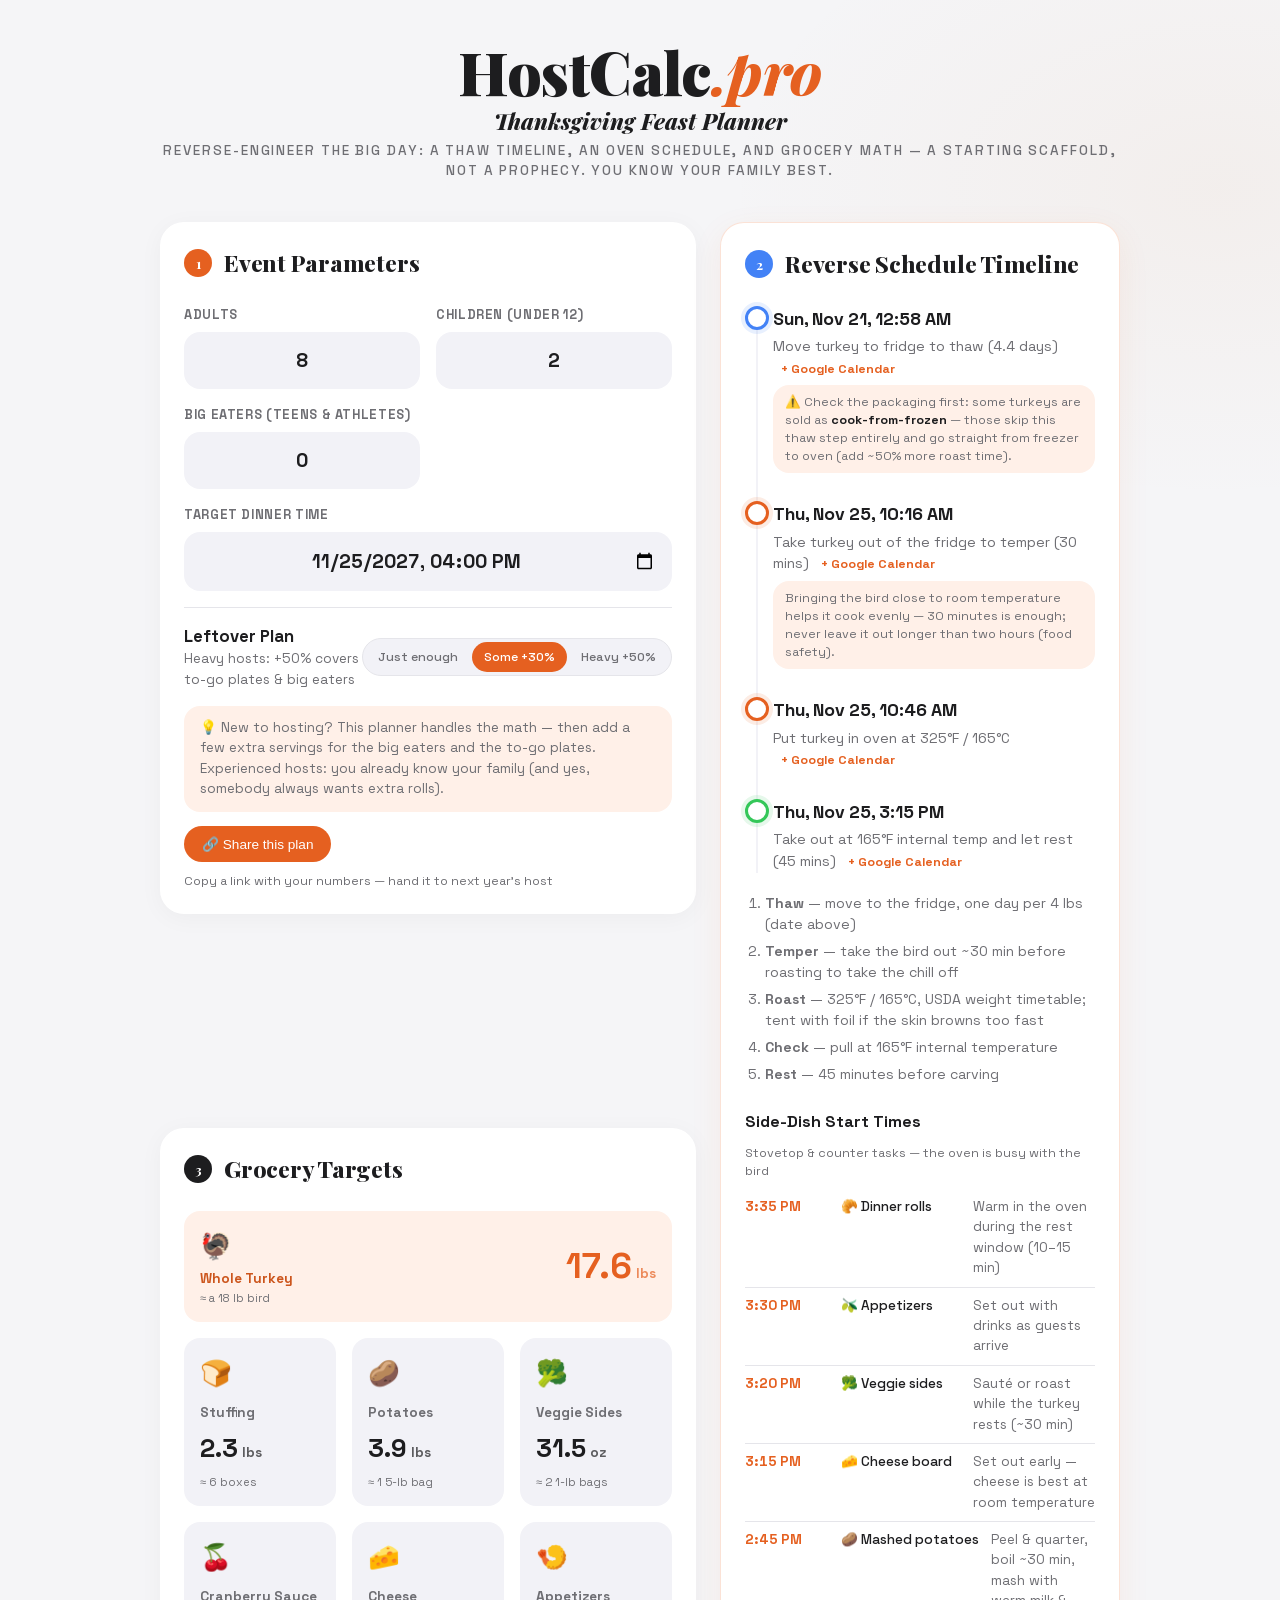
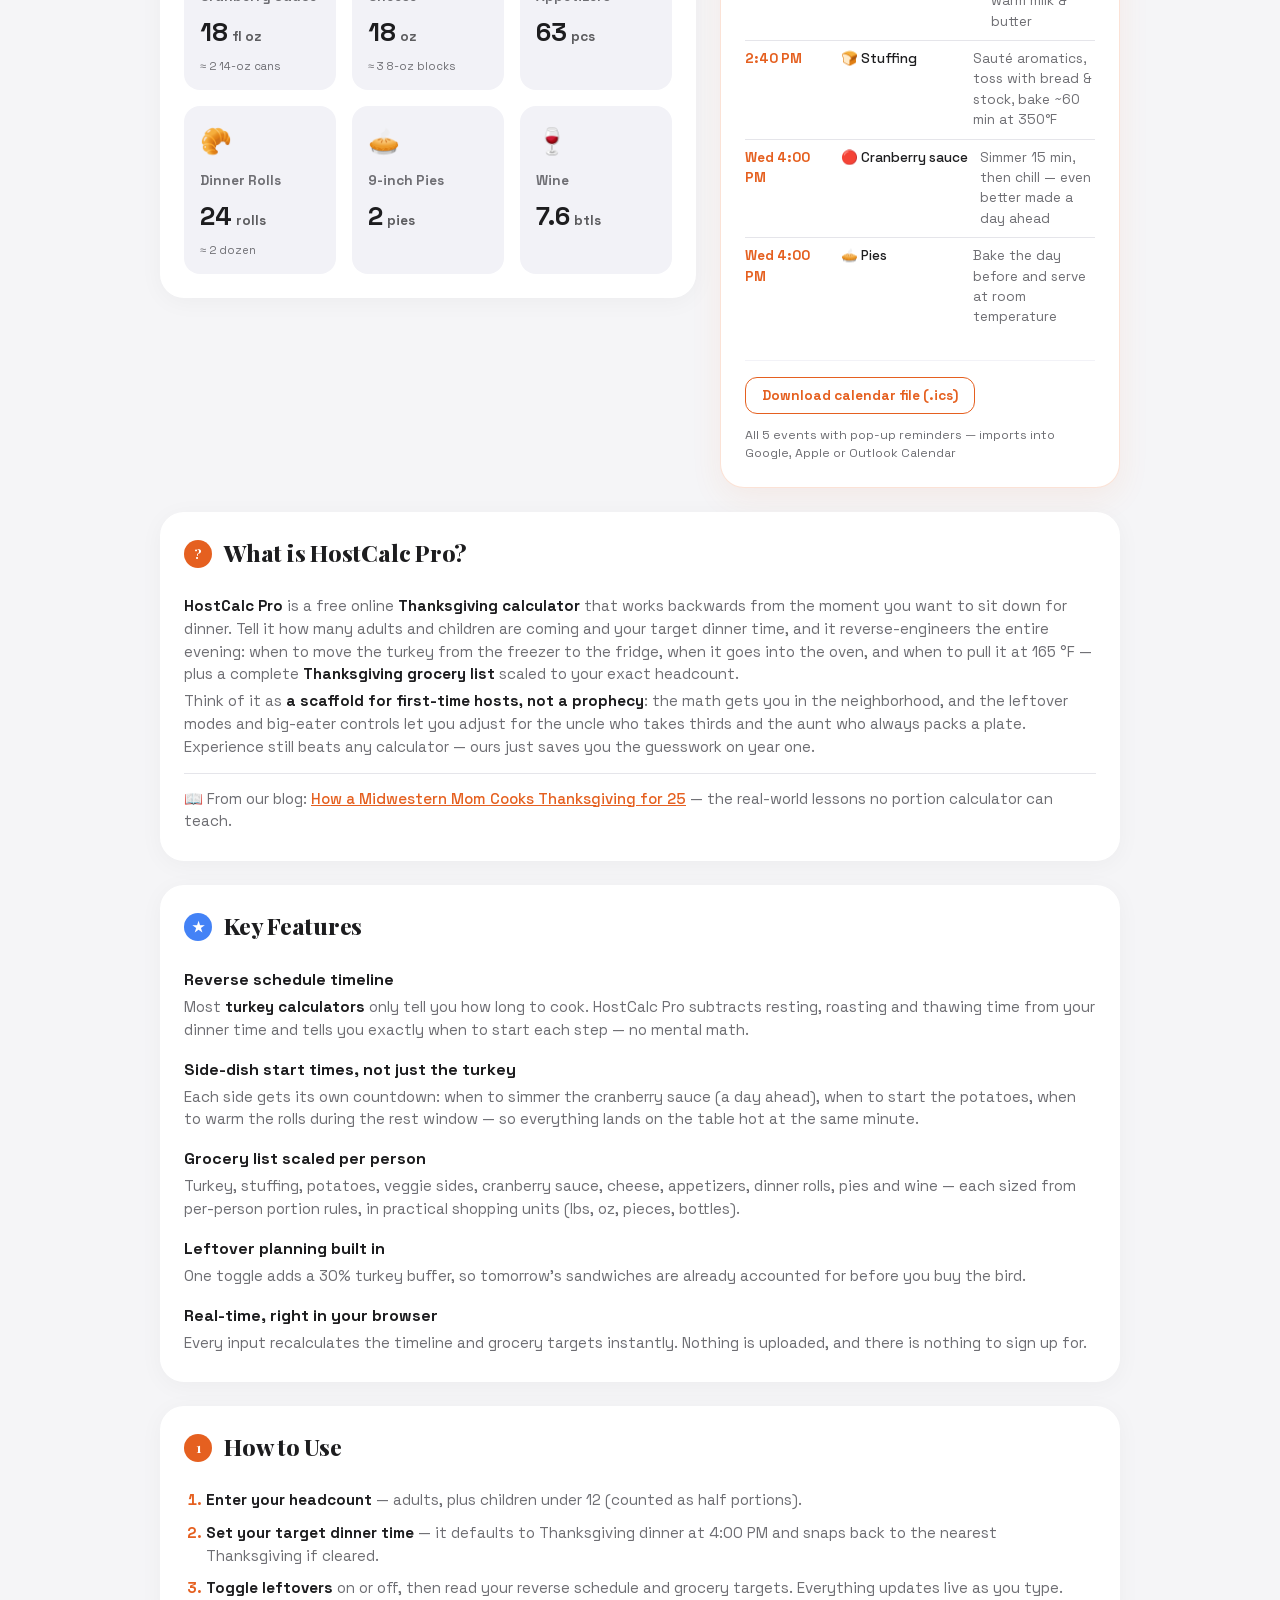
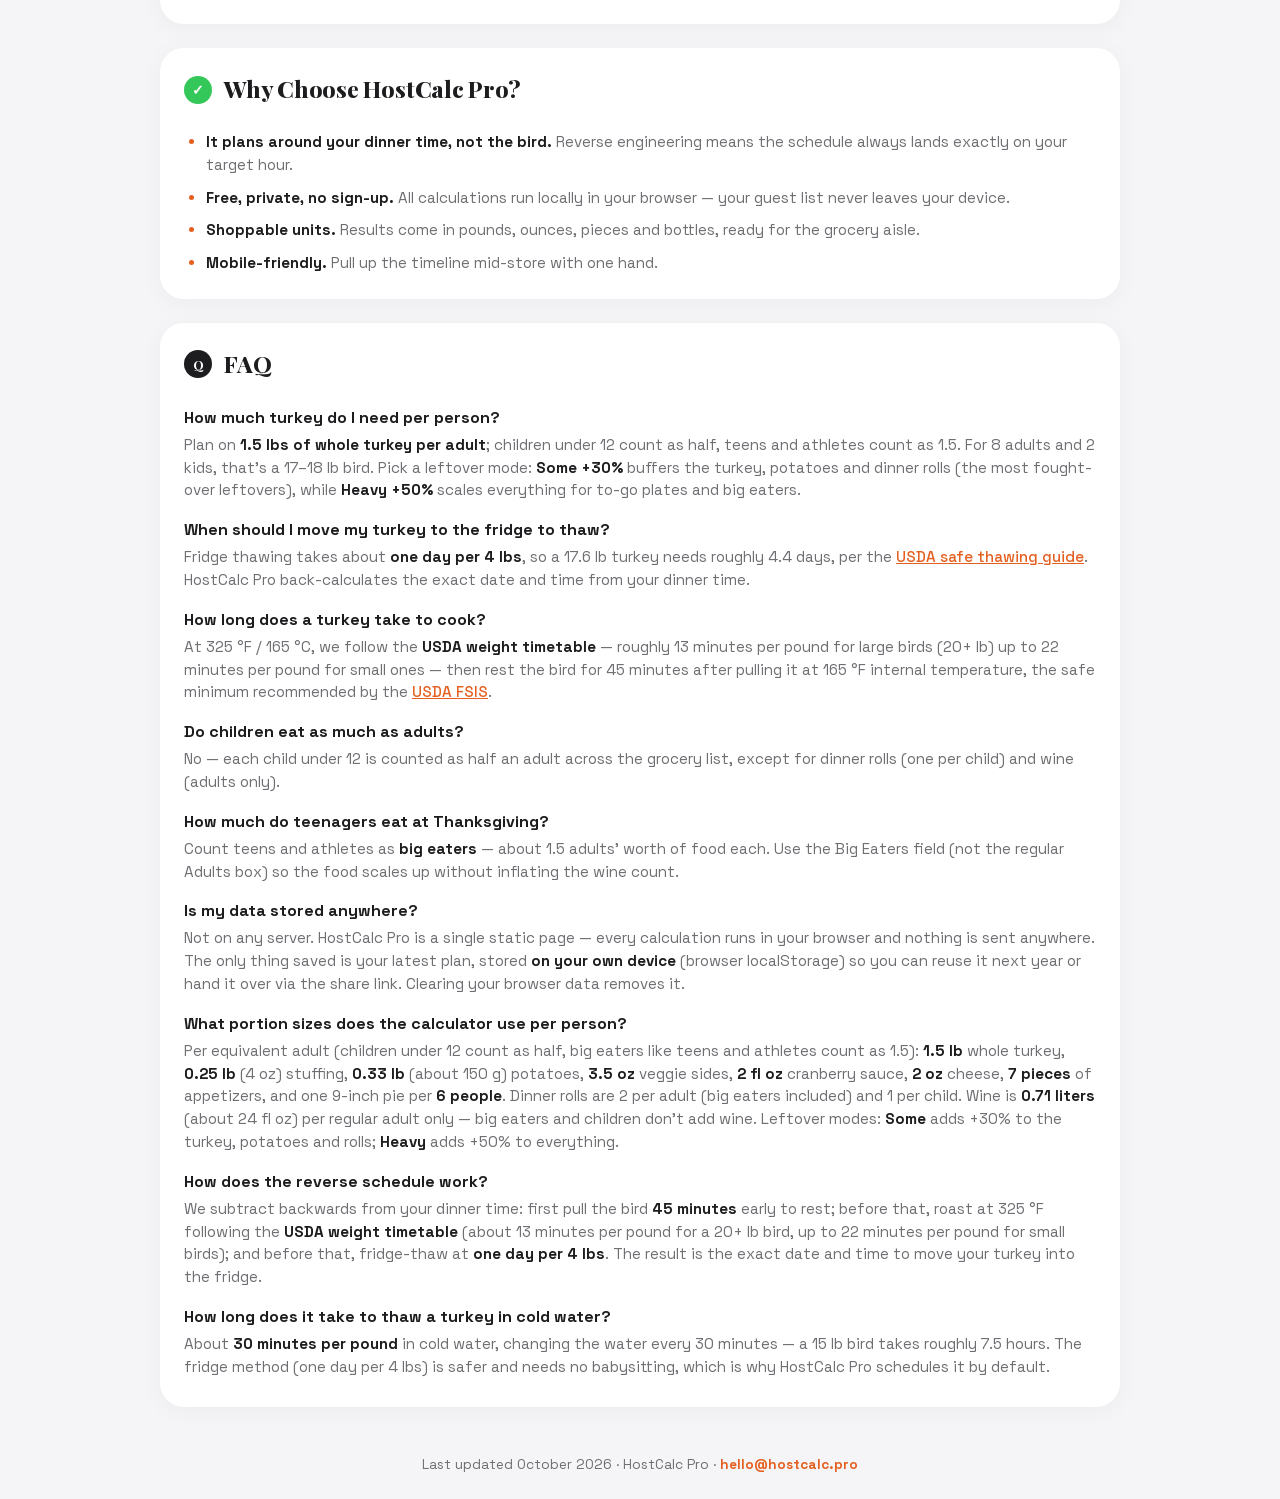
==== commit eafb12d9: "1" ====
--- a/index.html
+++ b/index.html
@@ -299,6 +299,15 @@
                 
                 <div class="timeline-item">
                     <div class="timeline-dot dot-2"></div>
+                    <div class="timeline-date" id="time-temper">Thu, Nov 26, 10:16 AM</div>
+                    <div class="timeline-desc">Take turkey out of the fridge to temper (30 mins)
+                        <a class="cal-link" id="gcal-temper" href="#" target="_blank" rel="noopener">+ Google Calendar</a>
+                    </div>
+                    <div class="timeline-note">Bringing the bird close to room temperature helps it cook evenly — 30 minutes is enough; never leave it out longer than two hours (food safety).</div>
+                </div>
+
+                <div class="timeline-item">
+                    <div class="timeline-dot dot-2"></div>
                     <div class="timeline-date" id="time-oven">Thu, Nov 26, 10:46 AM</div>
                     <div class="timeline-desc">Put turkey in oven at 325°F / 165°C
                         <a class="cal-link" id="gcal-oven" href="#" target="_blank" rel="noopener">+ Google Calendar</a>
@@ -330,7 +339,7 @@
 
             <div class="cal-footer">
                 <button type="button" class="btn-outline" id="ics-download">Download calendar file (.ics)</button>
-                <span class="cal-hint">All 4 events with pop-up reminders — imports into Google, Apple or Outlook Calendar</span>
+                <span class="cal-hint">All 5 events with pop-up reminders — imports into Google, Apple or Outlook Calendar</span>
             </div>
         </section>
 
@@ -560,12 +569,14 @@
             const timeline = {
                 thawDate: document.getElementById('time-thaw'),
                 thawDays: document.getElementById('days-thaw'),
+                temperDate: document.getElementById('time-temper'),
                 ovenDate: document.getElementById('time-oven'),
                 restDate: document.getElementById('time-rest')
             };
 
             const gcalLinks = {
                 thaw: document.getElementById('gcal-thaw'),
+                temper: document.getElementById('gcal-temper'),
                 oven: document.getElementById('gcal-oven'),
                 rest: document.getElementById('gcal-rest')
             };
@@ -642,10 +653,11 @@
                     }));
                 } catch (err) { /* private mode / storage disabled */ }
 
-                // B. Timeline
-                timeline.restDate.textContent = formatDate(tl.restAt);
-                timeline.ovenDate.textContent = formatDate(tl.ovenAt);
-                timeline.thawDate.textContent = formatDate(tl.thawAt);
+            // B. Timeline
+            timeline.restDate.textContent = formatDate(tl.restAt);
+            timeline.ovenDate.textContent = formatDate(tl.ovenAt);
+            timeline.temperDate.textContent = formatDate(tl.temperAt);
+            timeline.thawDate.textContent = formatDate(tl.thawAt);
                 timeline.thawDays.textContent = formatNum(tl.thawDays);
 
                 // B'. Side-dish start times: day-before items get a weekday
@@ -667,8 +679,9 @@
                 // C. Calendar links follow the current plan
                 const events = milestoneEvents({ grocery, timeline: tl }, targetDinnerTime);
                 gcalLinks.thaw.href = buildGoogleCalendarUrl(events[0]);
-                gcalLinks.oven.href = buildGoogleCalendarUrl(events[1]);
-                gcalLinks.rest.href = buildGoogleCalendarUrl(events[2]);
+                gcalLinks.temper.href = buildGoogleCalendarUrl(events[1]);
+                gcalLinks.oven.href = buildGoogleCalendarUrl(events[2]);
+                gcalLinks.rest.href = buildGoogleCalendarUrl(events[3]);
                 currentPlan = { grocery, timeline: tl, dinnerTime: targetDinnerTime };
             };
 
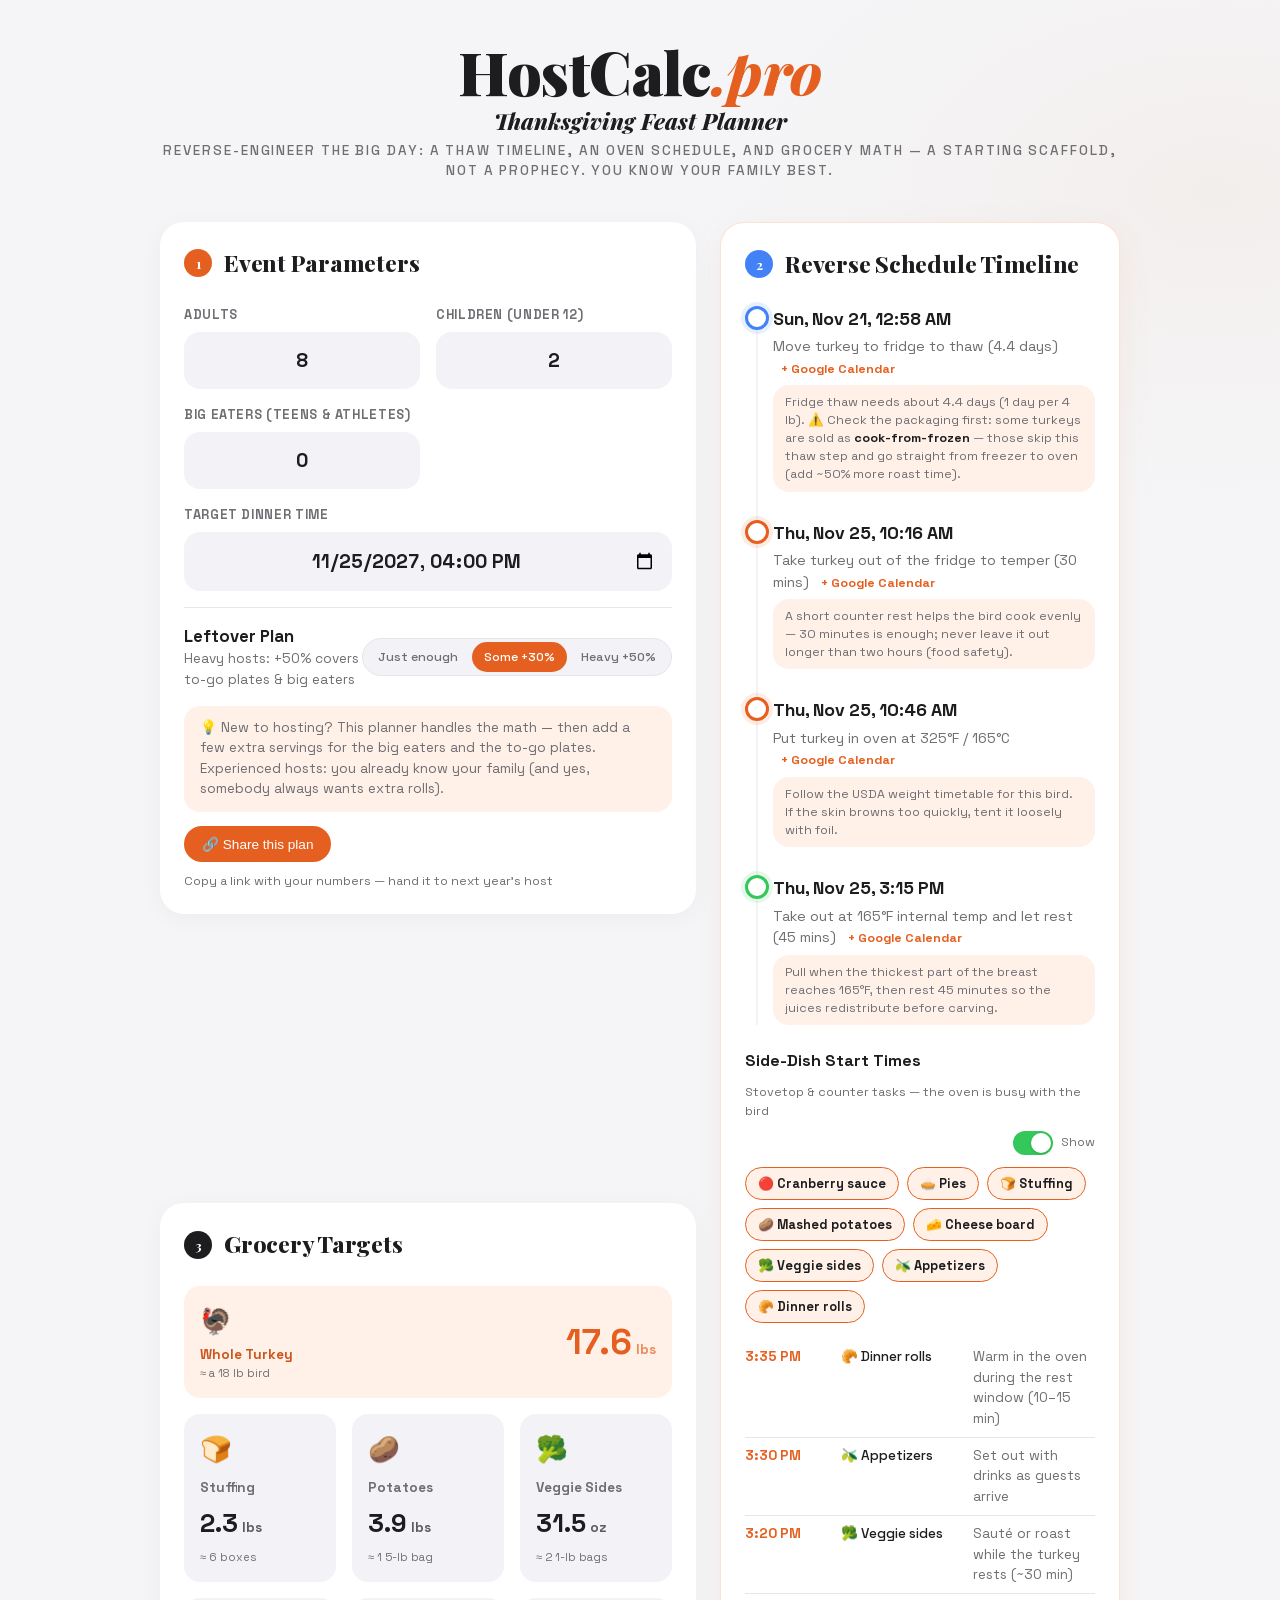
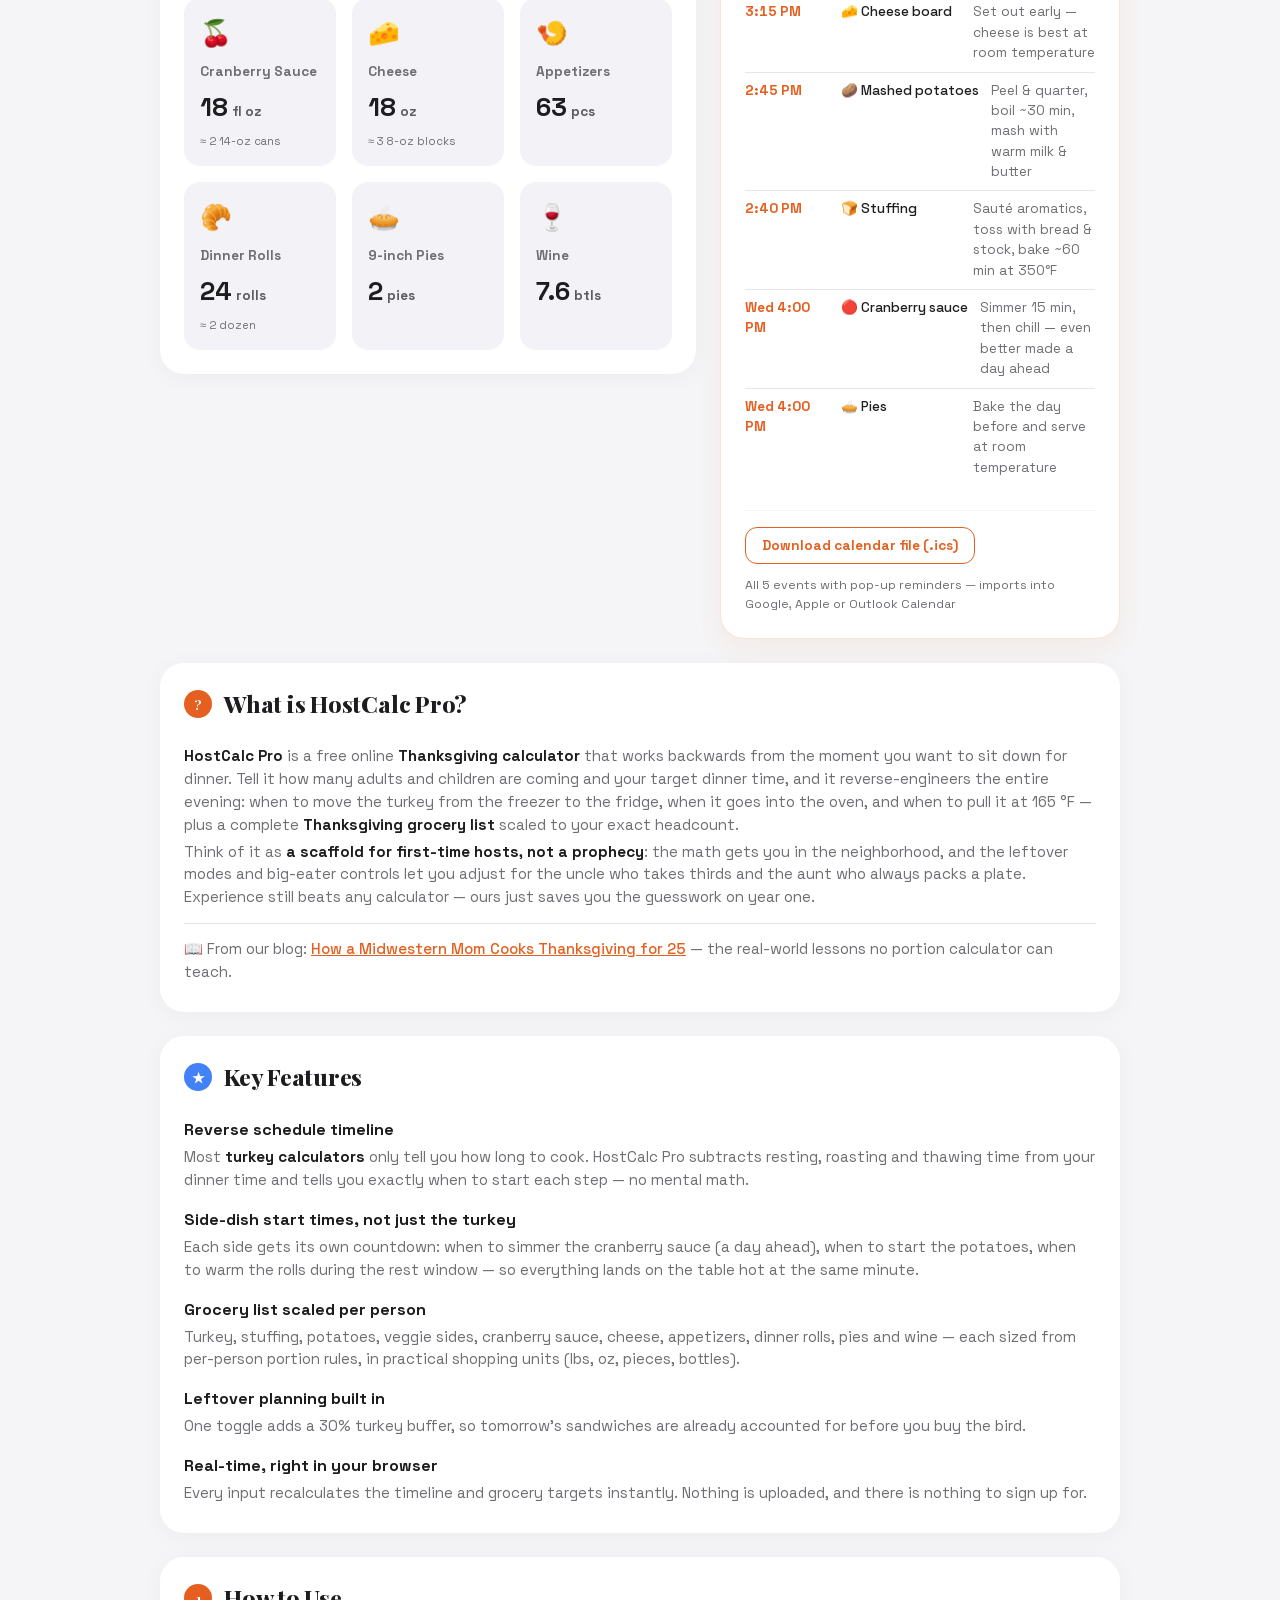
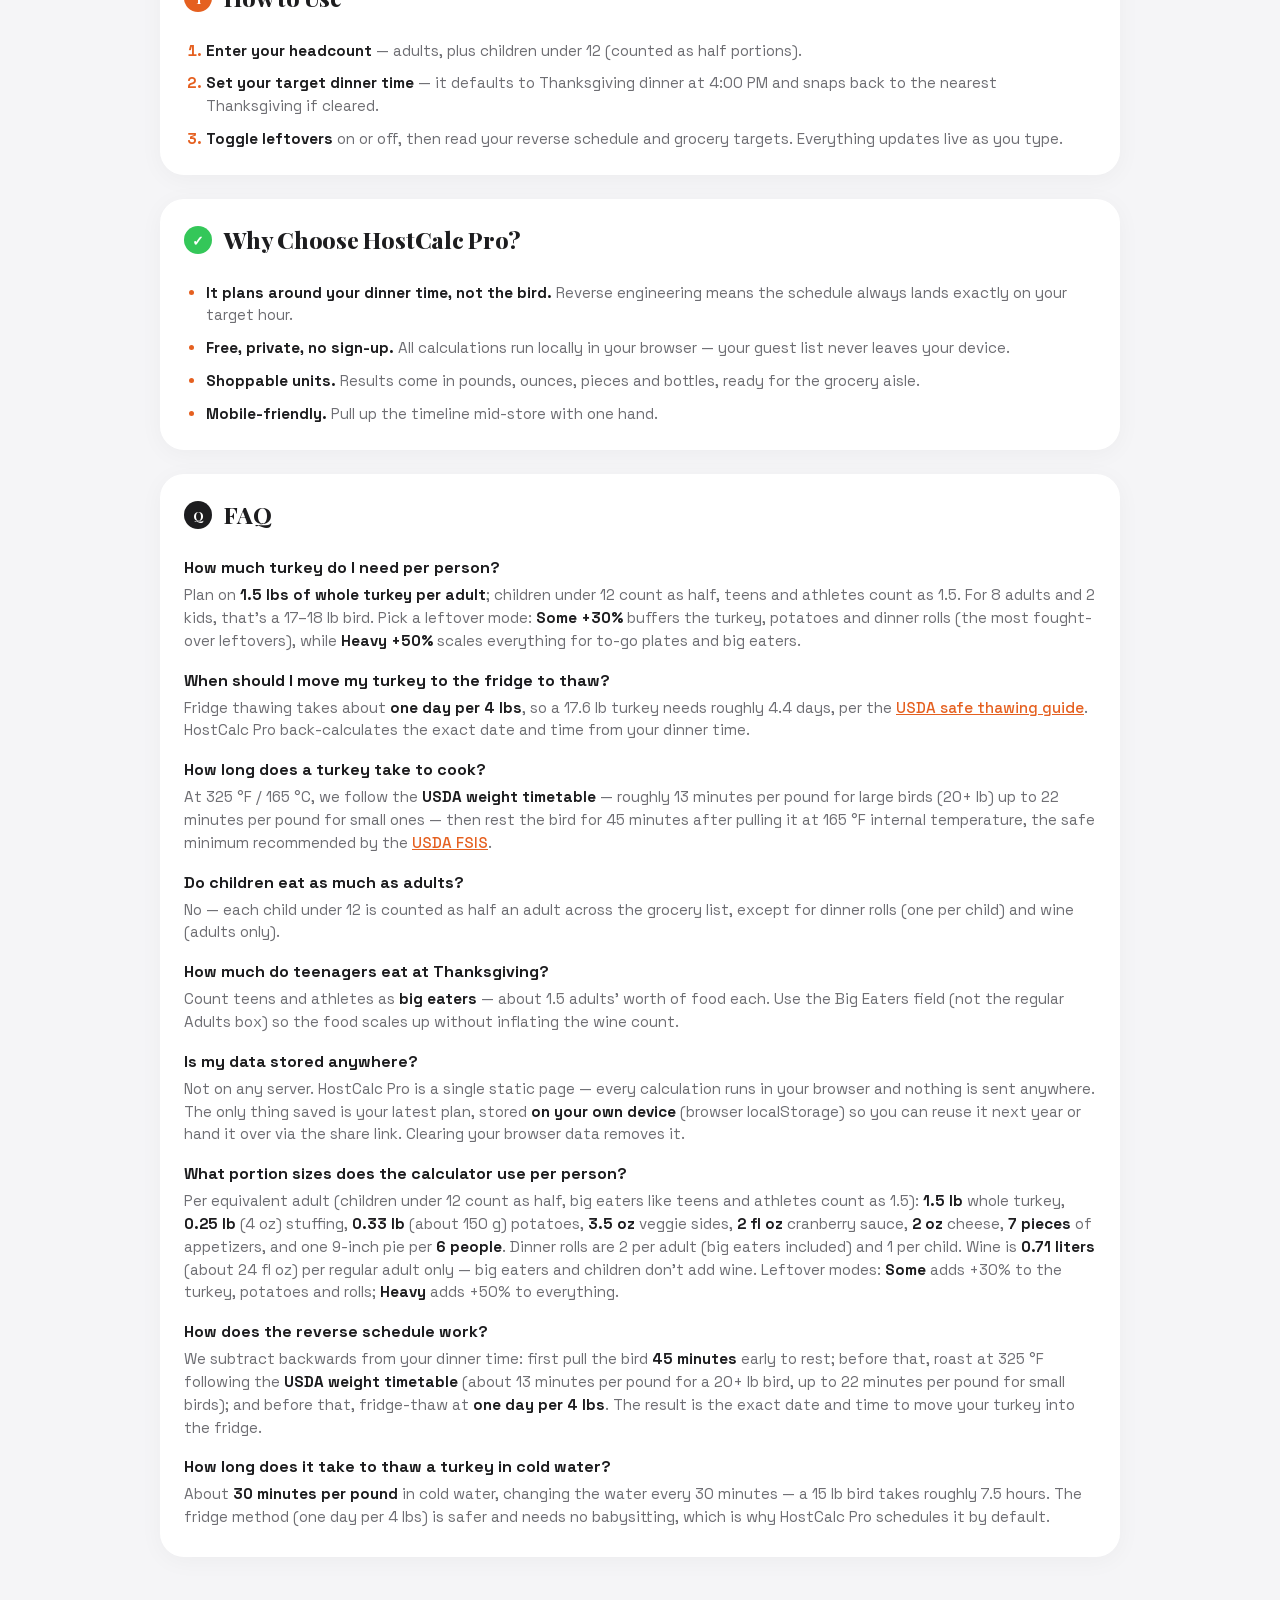
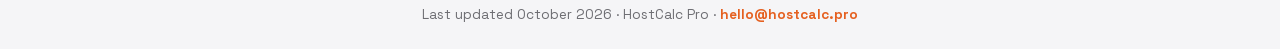
==== commit d5b4503d: "1" ====
--- a/index.html
+++ b/index.html
@@ -294,16 +294,16 @@
                     <div class="timeline-desc">Move turkey to fridge to thaw (<span id="days-thaw">4.4</span> days)
                         <a class="cal-link" id="gcal-thaw" href="#" target="_blank" rel="noopener">+ Google Calendar</a>
                     </div>
-                    <div class="timeline-note">⚠️ Check the packaging first: some turkeys are sold as <strong>cook-from-frozen</strong> — those skip this thaw step entirely and go straight from freezer to oven (add ~50% more roast time).</div>
-                </div>
-                
+                    <div class="timeline-note">Fridge thaw needs about <span id="days-thaw">4.4</span> days (1 day per 4 lb). ⚠️ Check the packaging first: some turkeys are sold as <strong>cook-from-frozen</strong> — those skip this thaw step and go straight from freezer to oven (add ~50% more roast time).</div>
+                </div>
+
                 <div class="timeline-item">
                     <div class="timeline-dot dot-2"></div>
                     <div class="timeline-date" id="time-temper">Thu, Nov 26, 10:16 AM</div>
                     <div class="timeline-desc">Take turkey out of the fridge to temper (30 mins)
                         <a class="cal-link" id="gcal-temper" href="#" target="_blank" rel="noopener">+ Google Calendar</a>
                     </div>
-                    <div class="timeline-note">Bringing the bird close to room temperature helps it cook evenly — 30 minutes is enough; never leave it out longer than two hours (food safety).</div>
+                    <div class="timeline-note">A short counter rest helps the bird cook evenly — 30 minutes is enough; never leave it out longer than two hours (food safety).</div>
                 </div>
 
                 <div class="timeline-item">
@@ -312,6 +312,7 @@
                     <div class="timeline-desc">Put turkey in oven at 325°F / 165°C
                         <a class="cal-link" id="gcal-oven" href="#" target="_blank" rel="noopener">+ Google Calendar</a>
                     </div>
+                    <div class="timeline-note">Follow the USDA weight timetable for this bird. If the skin browns too quickly, tent it loosely with foil.</div>
                 </div>
 
                 <div class="timeline-item">
@@ -320,21 +321,21 @@
                     <div class="timeline-desc">Take out at 165°F internal temp and let rest (45 mins)
                         <a class="cal-link" id="gcal-rest" href="#" target="_blank" rel="noopener">+ Google Calendar</a>
                     </div>
+                    <div class="timeline-note">Pull when the thickest part of the breast reaches 165°F, then rest 45 minutes so the juices redistribute before carving.</div>
                 </div>
             </div>
-
-            <ol class="cook-steps">
-                <li><strong>Thaw</strong> — move to the fridge, one day per 4 lbs (date above)</li>
-                <li><strong>Temper</strong> — take the bird out ~30 min before roasting to take the chill off</li>
-                <li><strong>Roast</strong> — 325°F / 165°C, USDA weight timetable; tent with foil if the skin browns too fast</li>
-                <li><strong>Check</strong> — pull at 165°F internal temperature</li>
-                <li><strong>Rest</strong> — 45 minutes before carving</li>
-            </ol>
 
             <div class="side-schedule-head">
                 <h3>Side-Dish Start Times</h3>
                 <span class="side-schedule-sub">Stovetop &amp; counter tasks — the oven is busy with the bird</span>
+                <label class="side-toggle">
+                    <input type="checkbox" id="side-visible" checked>
+                    <span class="side-toggle-track" aria-hidden="true"><span class="side-toggle-thumb"></span></span>
+                    <span class="side-toggle-label">Show</span>
+                </label>
             </div>
+            <div class="side-chips" id="side-chips"></div>
+            <p class="side-empty" id="side-empty" hidden>No sides selected — tick the dishes you're making above to get their start times.</p>
             <ul class="side-schedule" id="side-schedule"></ul>
 
             <div class="cal-footer">
@@ -532,7 +533,7 @@
     <script>
         document.addEventListener('DOMContentLoaded', () => {
             const { planFeast, practicalNotes, nearestThanksgiving, toInputValue, formatNum, formatDate,
-                    buildGoogleCalendarUrl, buildICS, milestoneEvents } = ThanksgivingPlanner;
+                    buildGoogleCalendarUrl, buildICS, milestoneEvents, SIDE_SCHEDULE } = ThanksgivingPlanner;
 
             // 1. Map all interactive DOM elements
             const inputs = {
@@ -583,6 +584,9 @@
             const icsButton = document.getElementById('ics-download');
             const breastHint = document.getElementById('turkey-breast-hint');
             const sideScheduleEl = document.getElementById('side-schedule');
+            const sideChipsEl = document.getElementById('side-chips');
+            const sideEmptyEl = document.getElementById('side-empty');
+            const sideVisibleToggle = document.getElementById('side-visible');
             const twoBirdHint = document.getElementById('two-bird-hint');
             const twoBirdSplit = document.getElementById('two-bird-split');
             const shareButton = document.getElementById('share-plan');
@@ -590,9 +594,92 @@
             const restoreDesc = document.getElementById('restore-desc');
             const restoreLink = document.getElementById('restore-link');
             const STORAGE_KEY = 'hostcalc:last-plan';
+            const SIDES_STORAGE_KEY = 'hostcalc:sides';
 
             // Latest plan, kept for the .ics download button
             let currentPlan = null;
+
+            // 2'. Side-dish selection: which dishes to schedule (chips) and
+            // whether the schedule is visible at all (toggle)
+            let latestSides = [];
+            let latestDinnerTime = null;
+            const ALL_SIDE_KEYS = SIDE_SCHEDULE.map((s) => s.key);
+            let sideSelection = new Set(ALL_SIDE_KEYS);
+
+            const saveSidePrefs = () => {
+                try {
+                    localStorage.setItem(SIDES_STORAGE_KEY, JSON.stringify({
+                        on: sideVisibleToggle.checked,
+                        keys: Array.from(sideSelection)
+                    }));
+                } catch (err) { /* private mode / storage disabled */ }
+            };
+
+            // Build one chip per known side dish; unchecking removes it
+            // from the schedule below
+            for (const side of SIDE_SCHEDULE) {
+                const label = document.createElement('label');
+                label.className = 'side-chip';
+                const box = document.createElement('input');
+                box.type = 'checkbox';
+                box.checked = true;
+                box.dataset.sideKey = side.key;
+                box.addEventListener('change', () => {
+                    if (box.checked) sideSelection.add(side.key);
+                    else sideSelection.delete(side.key);
+                    renderSideSchedule();
+                    saveSidePrefs();
+                });
+                const text = document.createElement('span');
+                text.textContent = `${side.icon} ${side.name}`;
+                label.append(box, text);
+                sideChipsEl.appendChild(label);
+            }
+
+            // Day-before items get a weekday label, same-day items just the clock time
+            const renderSideSchedule = () => {
+                const selected = latestSides.filter((s) => sideSelection.has(s.key));
+                sideEmptyEl.hidden = selected.length > 0;
+                const sameDayFmt = new Intl.DateTimeFormat('en-US', { hour: 'numeric', minute: '2-digit' });
+                sideScheduleEl.innerHTML = '';
+                for (const side of selected) {
+                    const isAhead = latestDinnerTime &&
+                        side.startAt.getTime() < latestDinnerTime.getTime() - 20 * 60 * 60 * 1000;
+                    const when = isAhead
+                        ? new Intl.DateTimeFormat('en-US', { weekday: 'short', hour: 'numeric', minute: '2-digit' }).format(side.startAt)
+                        : sameDayFmt.format(side.startAt);
+                    const li = document.createElement('li');
+                    li.innerHTML = `<span class="side-time">${when}</span>` +
+                        `<span class="side-name">${side.icon} ${side.name}</span>` +
+                        `<span class="side-action">${side.action}</span>`;
+                    sideScheduleEl.appendChild(li);
+                }
+            };
+
+            const applySideVisibility = () => {
+                const visible = sideVisibleToggle.checked;
+                sideChipsEl.hidden = !visible;
+                sideScheduleEl.hidden = !visible;
+                sideEmptyEl.hidden = !visible || sideScheduleEl.children.length > 0;
+            };
+
+            sideVisibleToggle.addEventListener('change', () => {
+                applySideVisibility();
+                saveSidePrefs();
+            });
+
+            const applySideParams = (on, keys) => {
+                if (typeof on === 'boolean') sideVisibleToggle.checked = on;
+                if (Array.isArray(keys)) {
+                const valid = keys.filter((k) => ALL_SIDE_KEYS.includes(k));
+                if (valid.length > 0 || keys.length === 0) sideSelection = new Set(valid);
+                }
+                sideChipsEl.querySelectorAll('input[type="checkbox"]').forEach((box) => {
+                    box.checked = sideSelection.has(box.dataset.sideKey);
+                });
+                renderSideSchedule();
+                applySideVisibility();
+            };
 
             // 2. Core Calculation Engine (pure logic lives in calculator.js)
             const calculateAll = () => {
@@ -660,21 +747,11 @@
             timeline.thawDate.textContent = formatDate(tl.thawAt);
                 timeline.thawDays.textContent = formatNum(tl.thawDays);
 
-                // B'. Side-dish start times: day-before items get a weekday
-                // label, same-day items just the clock time
-                const sameDayFmt = new Intl.DateTimeFormat('en-US', { hour: 'numeric', minute: '2-digit' });
-                sideScheduleEl.innerHTML = '';
-                for (const side of sides) {
-                    const isAhead = side.startAt.getTime() < targetDinnerTime.getTime() - 20 * 60 * 60 * 1000;
-                    const when = isAhead
-                        ? new Intl.DateTimeFormat('en-US', { weekday: 'short', hour: 'numeric', minute: '2-digit' }).format(side.startAt)
-                        : sameDayFmt.format(side.startAt);
-                    const li = document.createElement('li');
-                    li.innerHTML = `<span class="side-time">${when}</span>` +
-                        `<span class="side-name">${side.icon} ${side.name}</span>` +
-                        `<span class="side-action">${side.action}</span>`;
-                    sideScheduleEl.appendChild(li);
-                }
+                // B'. Side-dish start times: remember the latest plan, then
+                // (re)render only the dishes the user has selected
+                latestSides = sides;
+                latestDinnerTime = targetDinnerTime;
+                renderSideSchedule();
 
                 // C. Calendar links follow the current plan
                 const events = milestoneEvents({ grocery, timeline: tl }, targetDinnerTime);
@@ -726,6 +803,13 @@
                     t: inputs.time.value,
                     l: leftoverRadios.find(r => r.checked)?.value || 'none'
                 });
+                // Side-dish choices travel with the link, but only when the
+                // user deviates from the default (all dishes, visible)
+                if (!sideVisibleToggle.checked) params.set('sv', '0');
+                if (sideSelection.size !== ALL_SIDE_KEYS.length) {
+                    // '-' = nothing selected (an empty value would be ambiguous)
+                    params.set('s', sideSelection.size ? Array.from(sideSelection).join(',') : '-');
+                }
                 const url = `${location.origin}${location.pathname}?${params}`;
                 try {
                     await navigator.clipboard.writeText(url);
@@ -744,6 +828,21 @@
 
             // Restore: a shared link wins; otherwise offer the locally saved plan
             const urlParams = new URLSearchParams(location.search);
+            if (urlParams.has('s') || urlParams.has('sv')) {
+                applySideParams(
+                    urlParams.has('sv') ? urlParams.get('sv') !== '0' : undefined,
+                    urlParams.has('s')
+                        ? (urlParams.get('s') === '-' ? [] : urlParams.get('s').split(','))
+                        : undefined
+                );
+            } else {
+                try {
+                    const savedSides = JSON.parse(localStorage.getItem(SIDES_STORAGE_KEY));
+                    if (savedSides && (savedSides.on === false || Array.isArray(savedSides.keys))) {
+                        applySideParams(savedSides.on !== false, savedSides.keys);
+                    }
+                } catch (err) { /* private mode / corrupt data */ }
+            }
             if (urlParams.has('a') || urlParams.has('c') || urlParams.has('t') || urlParams.has('l')) {
                 applyParams(urlParams);
             } else {
--- a/style.css
+++ b/style.css
@@ -418,16 +418,6 @@
     color: var(--color-text-muted);
 }
 
-.cook-steps {
-    margin: 20px 0 0;
-    padding-left: 20px;
-    font-size: 0.88rem;
-    color: var(--color-text-muted);
-    display: flex;
-    flex-direction: column;
-    gap: 6px;
-}
-
 .side-schedule-head {
     margin: 24px 0 8px;
     display: flex;
@@ -444,6 +434,121 @@
 }
 
 .side-schedule-sub {
+    font-size: 0.78rem;
+    color: var(--color-text-muted);
+}
+
+/* Show/hide switch for the side-dish schedule */
+.side-toggle {
+    display: inline-flex;
+    align-items: center;
+    gap: 8px;
+    cursor: pointer;
+    margin-left: auto;
+}
+
+.side-toggle input {
+    position: absolute;
+    opacity: 0;
+    width: 0;
+    height: 0;
+}
+
+.side-toggle-track {
+    position: relative;
+    flex: none;
+    width: 40px;
+    height: 24px;
+    border-radius: 12px;
+    background: var(--color-input-bg);
+    transition: background-color 0.2s ease;
+}
+
+.side-toggle-thumb {
+    position: absolute;
+    top: 2px;
+    left: 2px;
+    width: 20px;
+    height: 20px;
+    border-radius: 50%;
+    background: var(--color-surface);
+    box-shadow: 0 1px 3px rgba(0, 0, 0, 0.15);
+    transition: transform 0.2s ease;
+}
+
+.side-toggle input:checked + .side-toggle-track {
+    background: var(--color-step-3);
+}
+
+.side-toggle input:checked + .side-toggle-track .side-toggle-thumb {
+    transform: translateX(16px);
+}
+
+.side-toggle input:focus-visible + .side-toggle-track {
+    outline: 2px solid var(--color-step-3);
+    outline-offset: 2px;
+}
+
+.side-toggle-label {
+    font-size: 0.78rem;
+    color: var(--color-text-muted);
+}
+
+/* Selectable side-dish chips */
+.side-chips {
+    display: flex;
+    flex-wrap: wrap;
+    gap: 8px;
+    margin: 12px 0 16px;
+}
+
+.side-chip {
+    position: relative;
+}
+
+.side-chip input {
+    position: absolute;
+    opacity: 0;
+    width: 0;
+    height: 0;
+}
+
+.side-chip span {
+    display: inline-flex;
+    align-items: center;
+    gap: 6px;
+    padding: 6px 12px;
+    border-radius: 999px;
+    border: 1.5px solid var(--color-border);
+    background: var(--color-surface);
+    font-size: 0.8rem;
+    color: var(--color-text-muted);
+    cursor: pointer;
+    user-select: none;
+    transition: border-color 0.2s ease, background-color 0.2s ease, color 0.2s ease;
+}
+
+.side-chip:hover span {
+    border-color: var(--color-primary-hover);
+}
+
+.side-chip input:checked + span {
+    border-color: var(--color-primary);
+    background: var(--color-primary-soft);
+    color: var(--color-text-main);
+    font-weight: 600;
+}
+
+.side-chip input:focus-visible + span {
+    outline: 2px solid var(--color-primary);
+    outline-offset: 2px;
+}
+
+.side-empty {
+    margin: 12px 0;
+    padding: 8px 12px;
+    border-radius: var(--radius-input);
+    background: var(--color-input-bg);
     font-size: 0.78rem;
     color: var(--color-text-muted);
 }
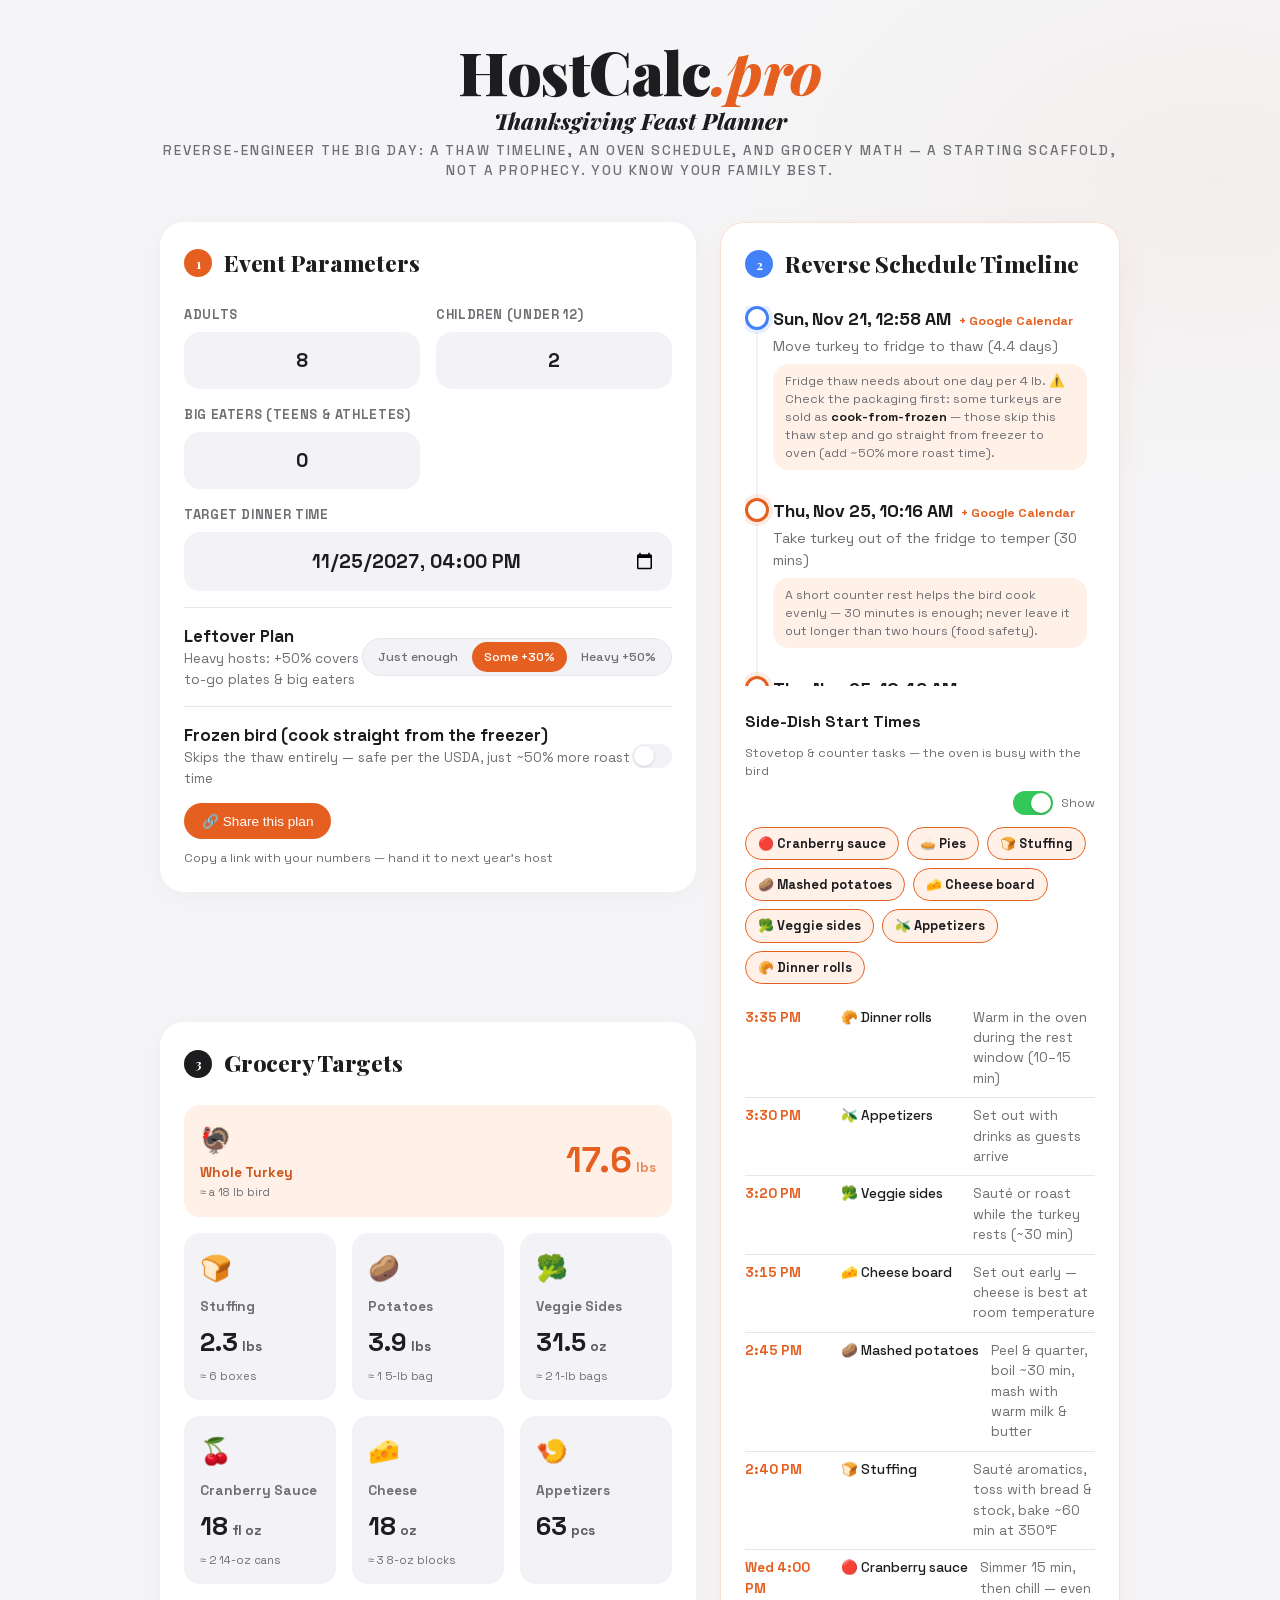
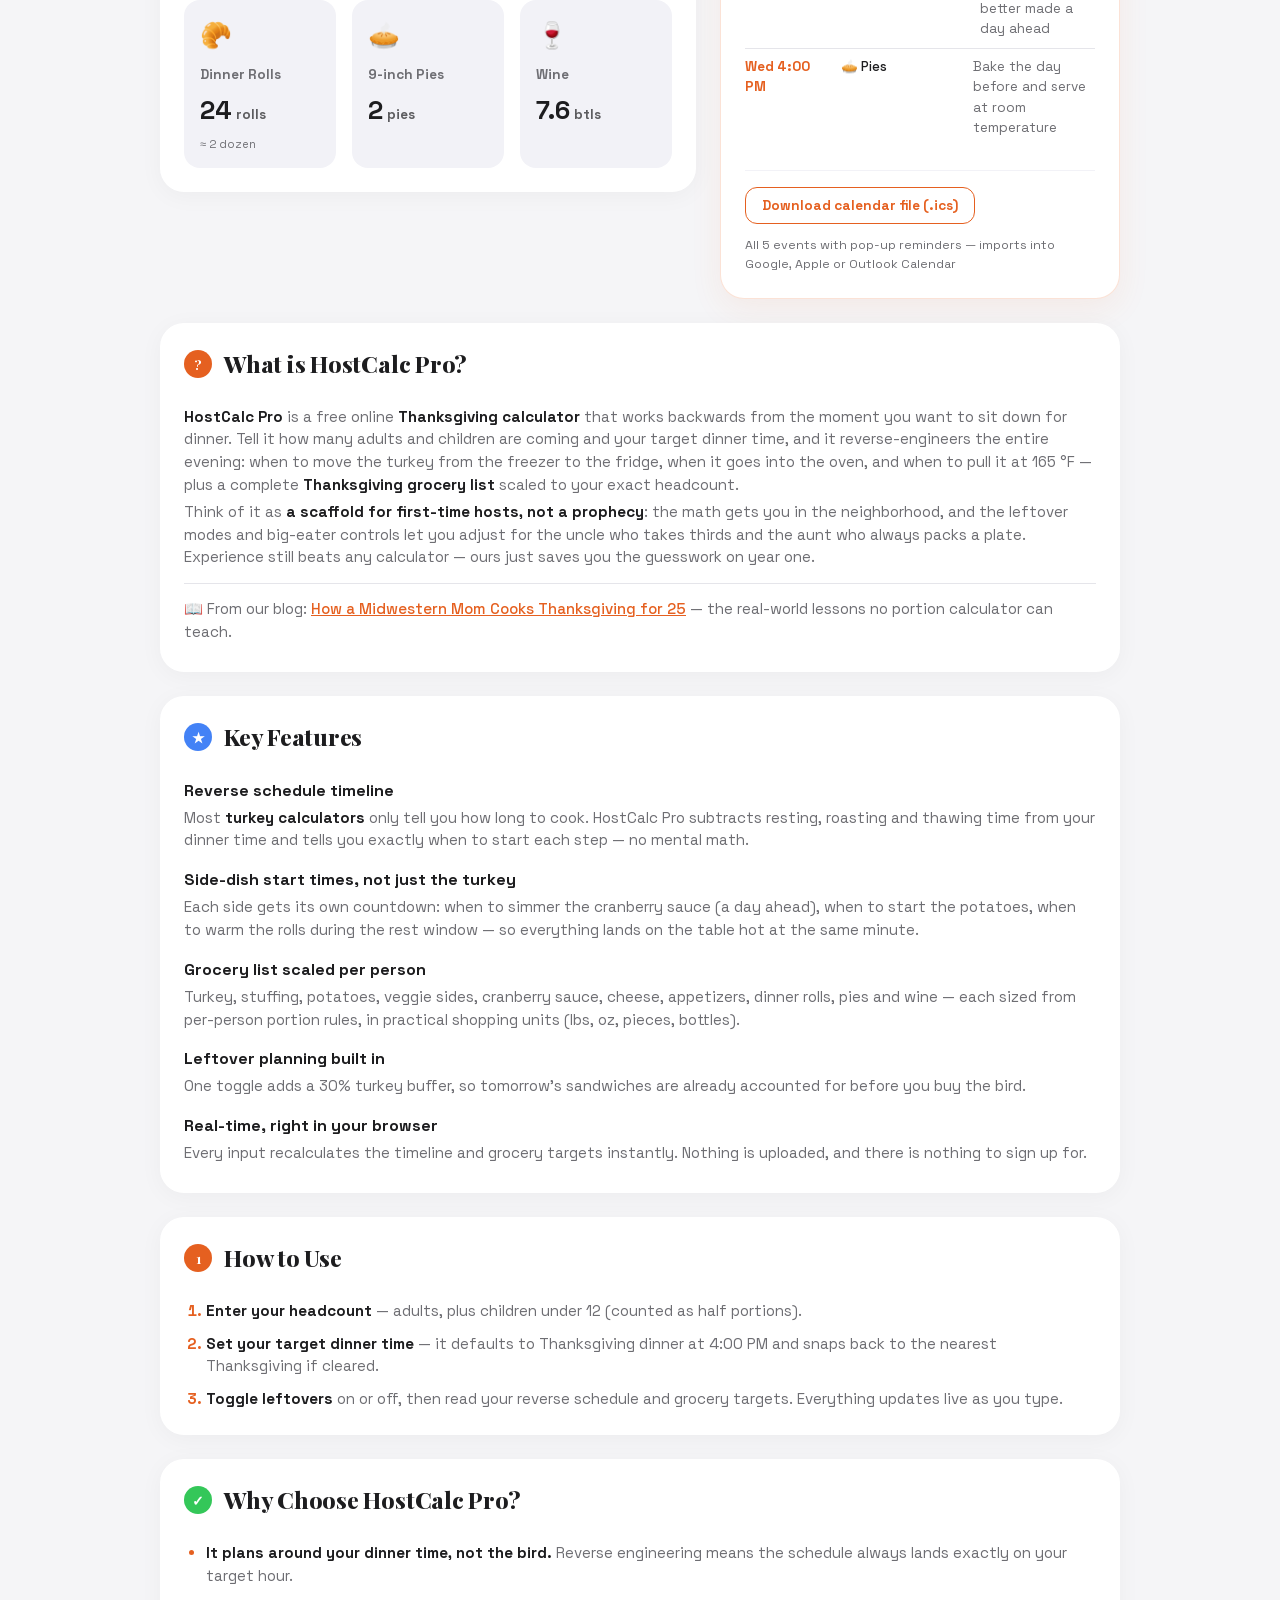
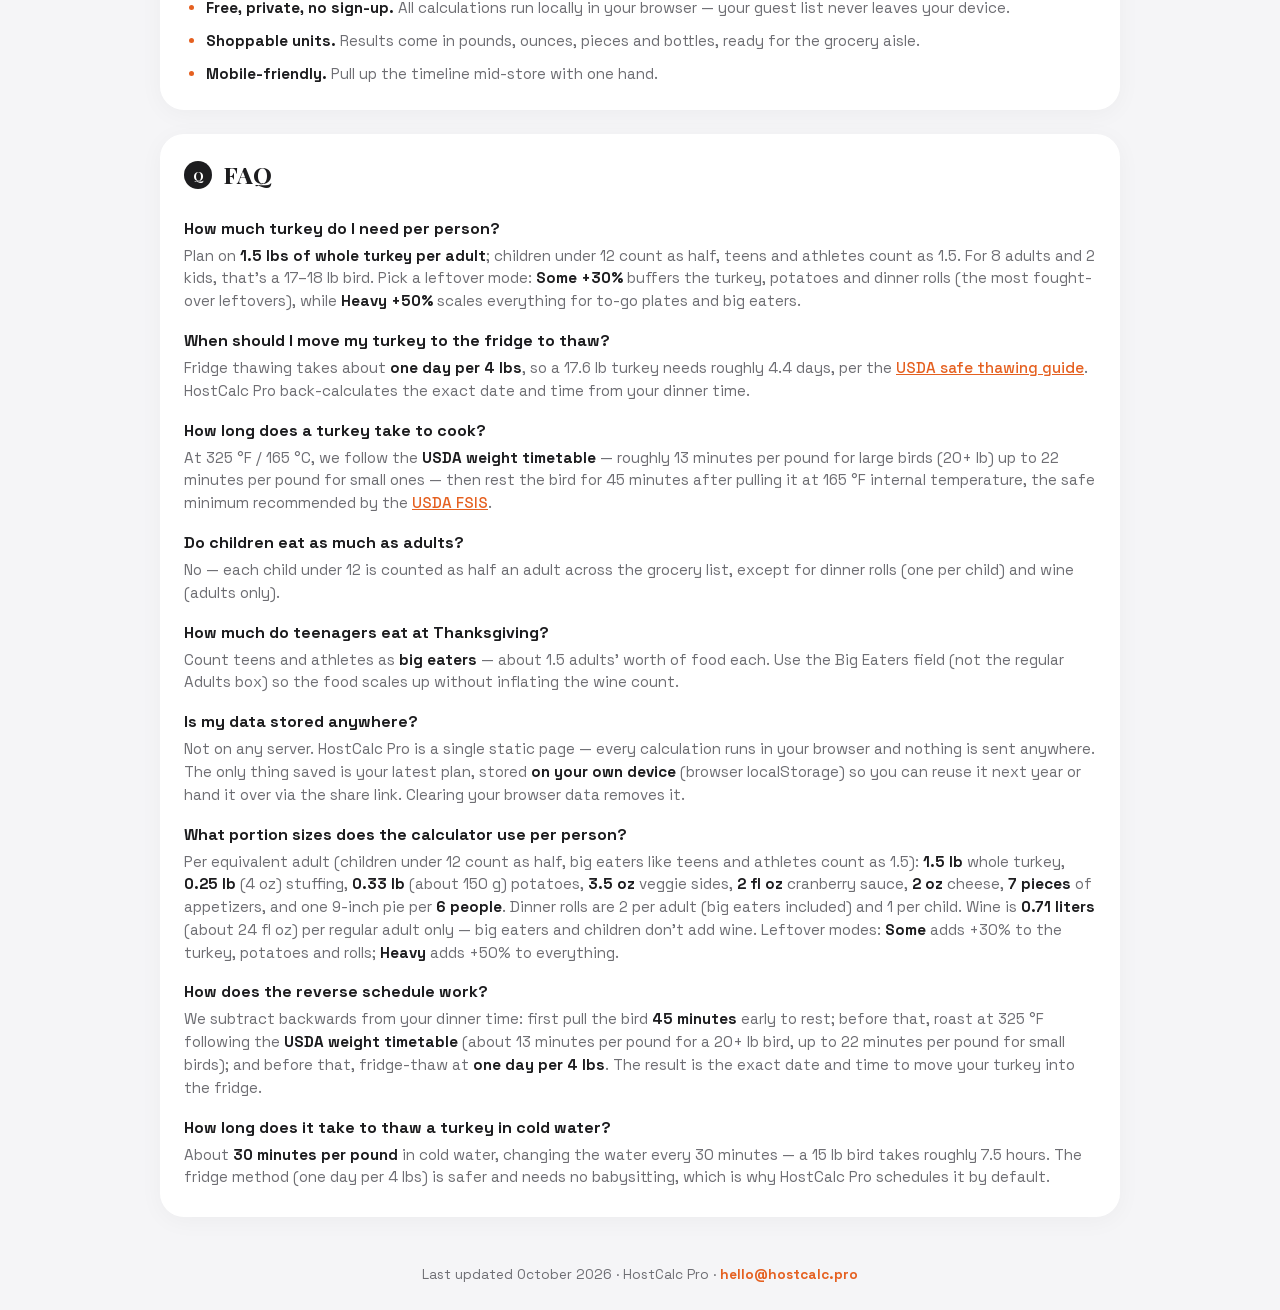
==== commit 71c3c450: "Add temper milestone, cook-from-frozen mode, side-dish selection, timeline scroll - Temper milestone" ====
--- a/index.html
+++ b/index.html
@@ -266,9 +266,16 @@
                 </div>
             </div>
 
-            <p class="serving-hint">
-                💡 New to hosting? This planner handles the math — then add a few extra servings for the big eaters and the to-go plates. Experienced hosts: you already know your family (and yes, somebody always wants extra rolls).
-            </p>
+            <div class="toggle-row">
+                <div>
+                    <span class="toggle-text">Frozen bird (cook straight from the freezer)</span>
+                    <span class="toggle-subtext">Skips the thaw entirely — safe per the USDA, just ~50% more roast time</span>
+                </div>
+                <label class="side-toggle">
+                    <input type="checkbox" id="cook-frozen" aria-label="Cook the turkey straight from frozen">
+                    <span class="side-toggle-track" aria-hidden="true"><span class="side-toggle-thumb"></span></span>
+                </label>
+            </div>
 
             <div class="share-row">
                 <button type="button" class="share-btn" id="share-plan">🔗 Share this plan</button>
@@ -288,38 +295,42 @@
             </h2>
 
             <div class="timeline">
-                <div class="timeline-item">
+                <div class="timeline-item" id="item-thaw">
                     <div class="timeline-dot dot-1"></div>
-                    <div class="timeline-date" id="time-thaw">Sun, Nov 22, 1:28 AM</div>
-                    <div class="timeline-desc">Move turkey to fridge to thaw (<span id="days-thaw">4.4</span> days)
+                    <div class="timeline-date"><span id="time-thaw">Sun, Nov 22, 1:28 AM</span>
                         <a class="cal-link" id="gcal-thaw" href="#" target="_blank" rel="noopener">+ Google Calendar</a>
                     </div>
-                    <div class="timeline-note">Fridge thaw needs about <span id="days-thaw">4.4</span> days (1 day per 4 lb). ⚠️ Check the packaging first: some turkeys are sold as <strong>cook-from-frozen</strong> — those skip this thaw step and go straight from freezer to oven (add ~50% more roast time).</div>
+                    <div class="timeline-desc">Move turkey to fridge to thaw (<span id="days-thaw">4.4</span> days)
+                    </div>
+                    <div class="timeline-note">Fridge thaw needs about one day per 4 lb. ⚠️ Check the packaging first: some turkeys are sold as <strong>cook-from-frozen</strong> — those skip this thaw step and go straight from freezer to oven (add ~50% more roast time).</div>
+                </div>
+
+                <div class="timeline-item" id="item-temper">
+                    <div class="timeline-dot dot-2"></div>
+                    <div class="timeline-date"><span id="time-temper">Thu, Nov 26, 10:16 AM</span>
+                        <a class="cal-link" id="gcal-temper" href="#" target="_blank" rel="noopener">+ Google Calendar</a>
+                    </div>
+                    <div class="timeline-desc">Take turkey out of the fridge to temper (30 mins)
+                    </div>
+                    <div class="timeline-note">A short counter rest helps the bird cook evenly — 30 minutes is enough; never leave it out longer than two hours (food safety).</div>
                 </div>
 
                 <div class="timeline-item">
                     <div class="timeline-dot dot-2"></div>
-                    <div class="timeline-date" id="time-temper">Thu, Nov 26, 10:16 AM</div>
-                    <div class="timeline-desc">Take turkey out of the fridge to temper (30 mins)
-                        <a class="cal-link" id="gcal-temper" href="#" target="_blank" rel="noopener">+ Google Calendar</a>
-                    </div>
-                    <div class="timeline-note">A short counter rest helps the bird cook evenly — 30 minutes is enough; never leave it out longer than two hours (food safety).</div>
-                </div>
-
-                <div class="timeline-item">
-                    <div class="timeline-dot dot-2"></div>
-                    <div class="timeline-date" id="time-oven">Thu, Nov 26, 10:46 AM</div>
-                    <div class="timeline-desc">Put turkey in oven at 325°F / 165°C
+                    <div class="timeline-date"><span id="time-oven">Thu, Nov 26, 10:46 AM</span>
                         <a class="cal-link" id="gcal-oven" href="#" target="_blank" rel="noopener">+ Google Calendar</a>
                     </div>
+                    <div class="timeline-desc">Put turkey in oven at 325°F / 165°C<span id="frozen-tag" hidden> — straight from the freezer, no thaw needed</span>
+                    </div>
                     <div class="timeline-note">Follow the USDA weight timetable for this bird. If the skin browns too quickly, tent it loosely with foil.</div>
                 </div>
 
                 <div class="timeline-item">
                     <div class="timeline-dot dot-3"></div>
-                    <div class="timeline-date" id="time-rest">Thu, Nov 26, 3:15 PM</div>
+                    <div class="timeline-date"><span id="time-rest">Thu, Nov 26, 3:15 PM</span>
+                        <a class="cal-link" id="gcal-rest" href="#" target="_blank" rel="noopener">+ Google Calendar</a>
+                    </div>
                     <div class="timeline-desc">Take out at 165°F internal temp and let rest (45 mins)
-                        <a class="cal-link" id="gcal-rest" href="#" target="_blank" rel="noopener">+ Google Calendar</a>
                     </div>
                     <div class="timeline-note">Pull when the thickest part of the breast reaches 165°F, then rest 45 minutes so the juices redistribute before carving.</div>
                 </div>
@@ -543,6 +554,11 @@
                 time: document.getElementById('dinner-time')
             };
             const leftoverRadios = Array.from(document.querySelectorAll('input[name="leftovers"]'));
+            const cookFrozenToggle = document.getElementById('cook-frozen');
+            const frozenTag = document.getElementById('frozen-tag');
+            const thawItem = document.getElementById('item-thaw');
+            const temperItem = document.getElementById('item-temper');
+            const icsHint = document.querySelector('.cal-hint');
 
             const outputs = {
                 turkey: document.getElementById('g-turkey'),
@@ -697,6 +713,7 @@
                     children: inputs.children.value,
                     bigEaters: inputs.bigEaters.value,
                     leftoverMode,
+                    cookFromFrozen: cookFrozenToggle.checked,
                     dinnerTime: targetDinnerTime
                 });
 
@@ -736,16 +753,23 @@
                         b: inputs.bigEaters.value,
                         c: inputs.children.value,
                         t: inputs.time.value,
-                        l: leftoverRadios.find(r => r.checked)?.value || 'none'
+                        l: leftoverRadios.find(r => r.checked)?.value || 'none',
+                        f: cookFrozenToggle.checked ? '1' : '0'
                     }));
                 } catch (err) { /* private mode / storage disabled */ }
 
             // B. Timeline
             timeline.restDate.textContent = formatDate(tl.restAt);
             timeline.ovenDate.textContent = formatDate(tl.ovenAt);
-            timeline.temperDate.textContent = formatDate(tl.temperAt);
-            timeline.thawDate.textContent = formatDate(tl.thawAt);
+            // A frozen bird skips the thaw and temper milestones entirely
+            thawItem.hidden = !!tl.frozen;
+            temperItem.hidden = !!tl.frozen;
+            frozenTag.hidden = !tl.frozen;
+            if (tl.temperAt) timeline.temperDate.textContent = formatDate(tl.temperAt);
+            if (tl.thawAt) {
+                timeline.thawDate.textContent = formatDate(tl.thawAt);
                 timeline.thawDays.textContent = formatNum(tl.thawDays);
+            }
 
                 // B'. Side-dish start times: remember the latest plan, then
                 // (re)render only the dishes the user has selected
@@ -753,17 +777,22 @@
                 latestDinnerTime = targetDinnerTime;
                 renderSideSchedule();
 
-                // C. Calendar links follow the current plan
+                // C. Calendar links follow the current plan (keyed by uid —
+                // thaw/temper drop out when roasting from frozen)
                 const events = milestoneEvents({ grocery, timeline: tl }, targetDinnerTime);
-                gcalLinks.thaw.href = buildGoogleCalendarUrl(events[0]);
-                gcalLinks.temper.href = buildGoogleCalendarUrl(events[1]);
-                gcalLinks.oven.href = buildGoogleCalendarUrl(events[2]);
-                gcalLinks.rest.href = buildGoogleCalendarUrl(events[3]);
+                const byUid = Object.fromEntries(events.map((e) => [e.uid, e]));
+                for (const key of Object.keys(gcalLinks)) {
+                    const ev = byUid[key];
+                    gcalLinks[key].hidden = !ev;
+                    if (ev) gcalLinks[key].href = buildGoogleCalendarUrl(ev);
+                }
+                icsHint.textContent = `All ${events.length} events with pop-up reminders — imports into Google, Apple or Outlook Calendar`;
                 currentPlan = { grocery, timeline: tl, dinnerTime: targetDinnerTime };
             };
 
             // 3. Attach Event Listeners for real-time reactivity
             leftoverRadios.forEach((r) => r.addEventListener('change', calculateAll));
+            cookFrozenToggle.addEventListener('change', calculateAll);
             Object.values(inputs).forEach(inputElement => {
                 inputElement.addEventListener('input', calculateAll);
                 inputElement.addEventListener('change', calculateAll);
@@ -791,6 +820,7 @@
                 if (params.get('b')) inputs.bigEaters.value = params.get('b');
                 if (params.get('c')) inputs.children.value = params.get('c');
                 if (params.get('t')) inputs.time.value = params.get('t');
+                if (params.has('f')) cookFrozenToggle.checked = params.get('f') === '1';
                 const mode = params.get('l');
                 if (mode) leftoverRadios.forEach(r => { r.checked = (r.value === mode); });
             };
@@ -810,6 +840,7 @@
                     // '-' = nothing selected (an empty value would be ambiguous)
                     params.set('s', sideSelection.size ? Array.from(sideSelection).join(',') : '-');
                 }
+                if (cookFrozenToggle.checked) params.set('f', '1');
                 const url = `${location.origin}${location.pathname}?${params}`;
                 try {
                     await navigator.clipboard.writeText(url);
@@ -843,7 +874,7 @@
                     }
                 } catch (err) { /* private mode / corrupt data */ }
             }
-            if (urlParams.has('a') || urlParams.has('c') || urlParams.has('t') || urlParams.has('l')) {
+            if (urlParams.has('a') || urlParams.has('c') || urlParams.has('t') || urlParams.has('l') || urlParams.has('f')) {
                 applyParams(urlParams);
             } else {
                 try {
--- a/style.css
+++ b/style.css
@@ -316,14 +316,37 @@
     display: flex;
     flex-direction: column;
     gap: 28px;
-}
-
-.timeline::before {
+    max-height: 380px;
+    overflow-y: auto;
+    overscroll-behavior: contain;
+    padding-right: 8px;
+    scrollbar-width: thin;
+    scrollbar-color: var(--color-border) transparent;
+}
+
+.timeline::-webkit-scrollbar {
+    width: 6px;
+}
+
+.timeline::-webkit-scrollbar-thumb {
+    background: var(--color-border);
+    border-radius: 3px;
+}
+
+/* The connector line is drawn per item (not on the scroll container) so it
+   spans the full scrollable height instead of only the visible box */
+.timeline-item::before {
     content: '';
     position: absolute;
-    top: 0; bottom: 0; left: 11px;
+    left: -17px;
+    top: 24px;
+    bottom: -28px;
     width: 2px;
     background-color: var(--color-input-bg);
+}
+
+.timeline-item:last-child::before {
+    display: none;
 }
 
 .timeline-item {
@@ -349,6 +372,10 @@
     font-weight: 600;
     font-size: 1.1rem;
     color: var(--color-text-main);
+    display: flex;
+    align-items: baseline;
+    gap: 8px;
+    flex-wrap: wrap;
 }
 
 .timeline-desc {
@@ -376,7 +403,6 @@
     font-weight: 600;
     color: var(--color-step-2);
     text-decoration: none;
-    margin-left: 8px;
     white-space: nowrap;
 }
 
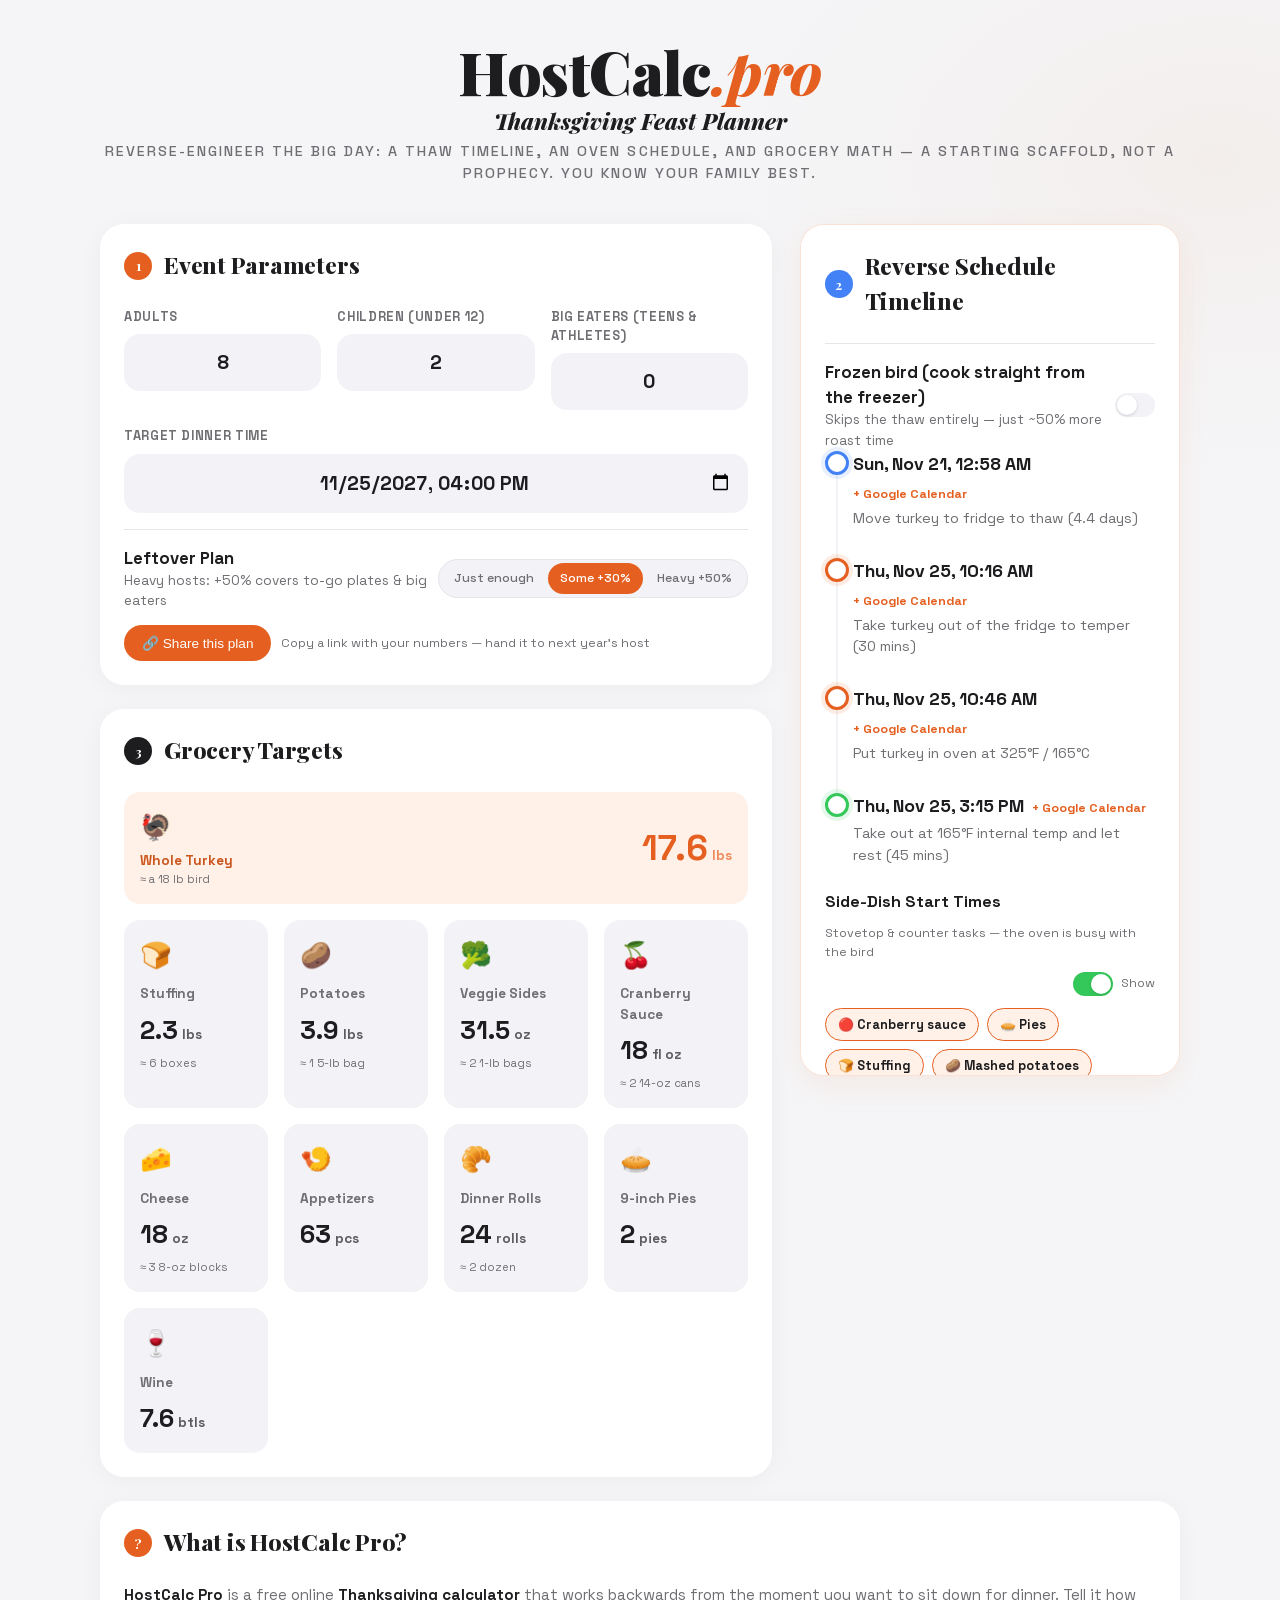
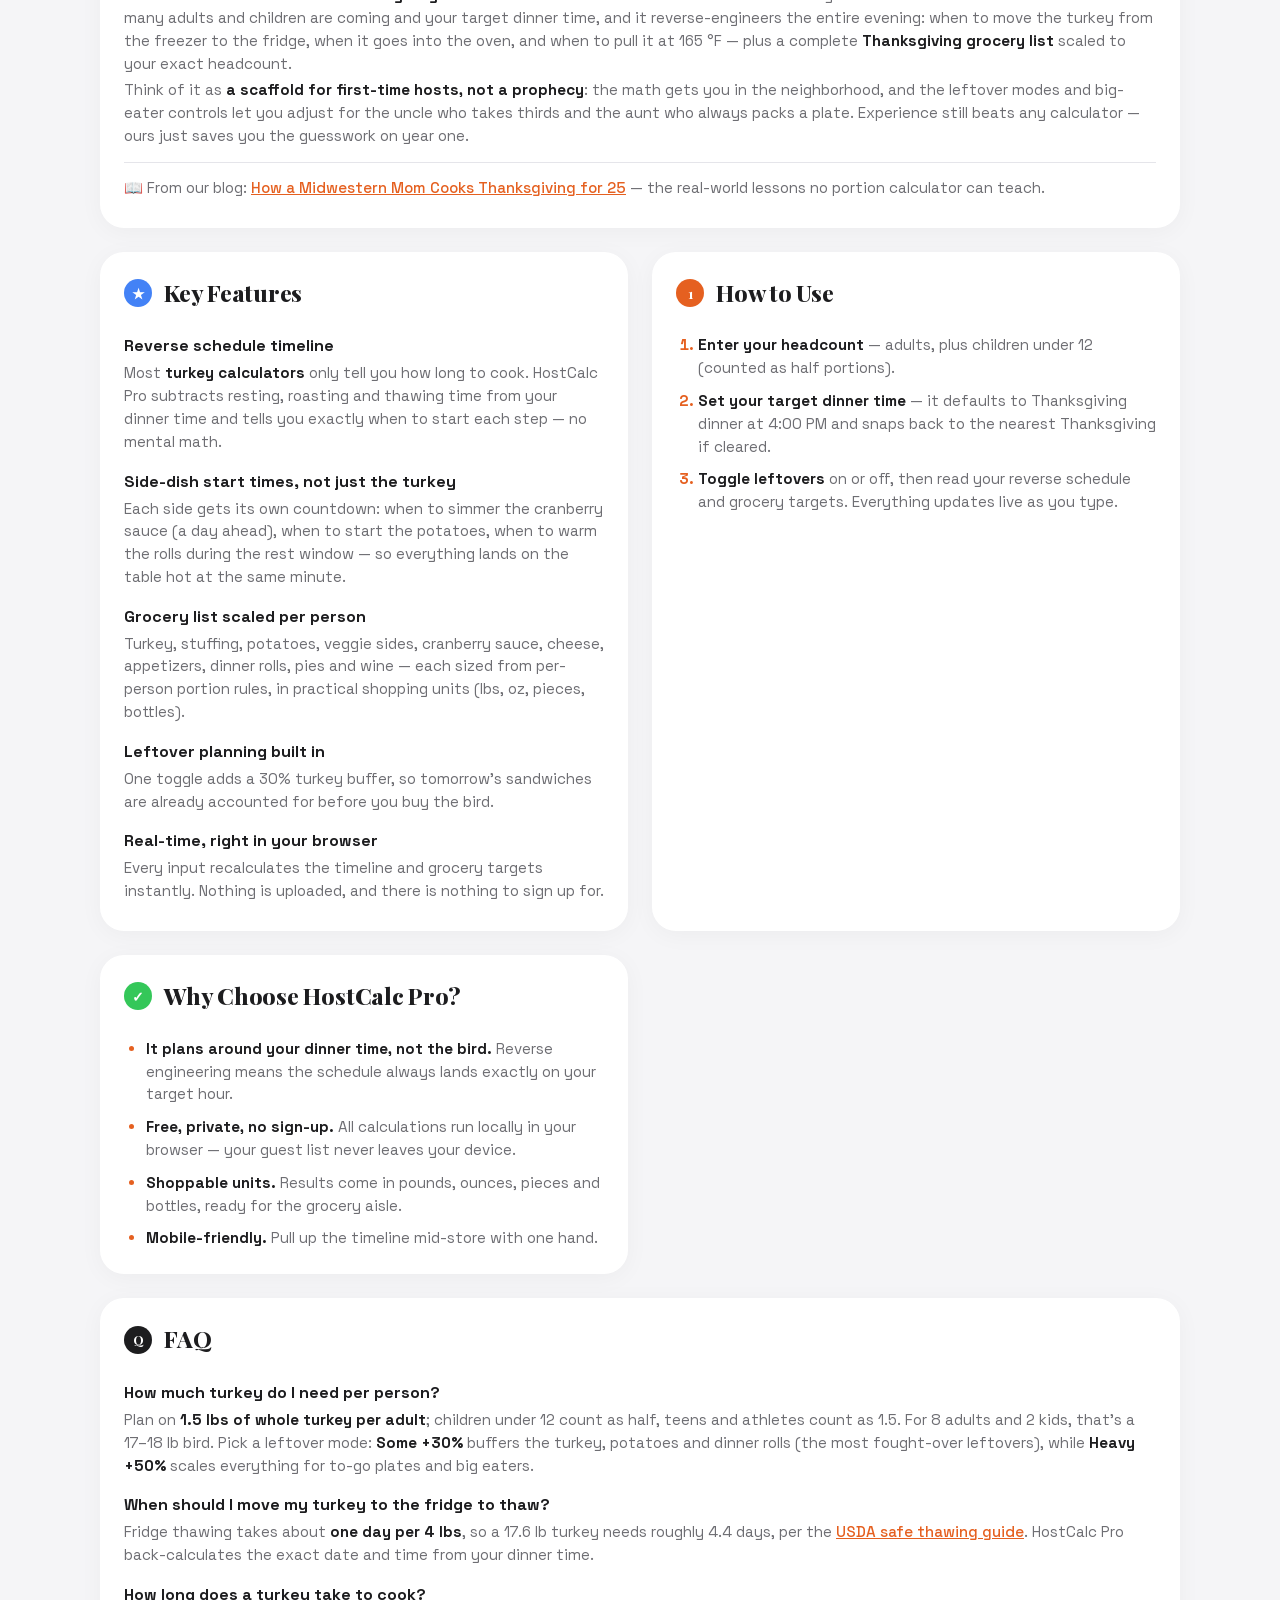
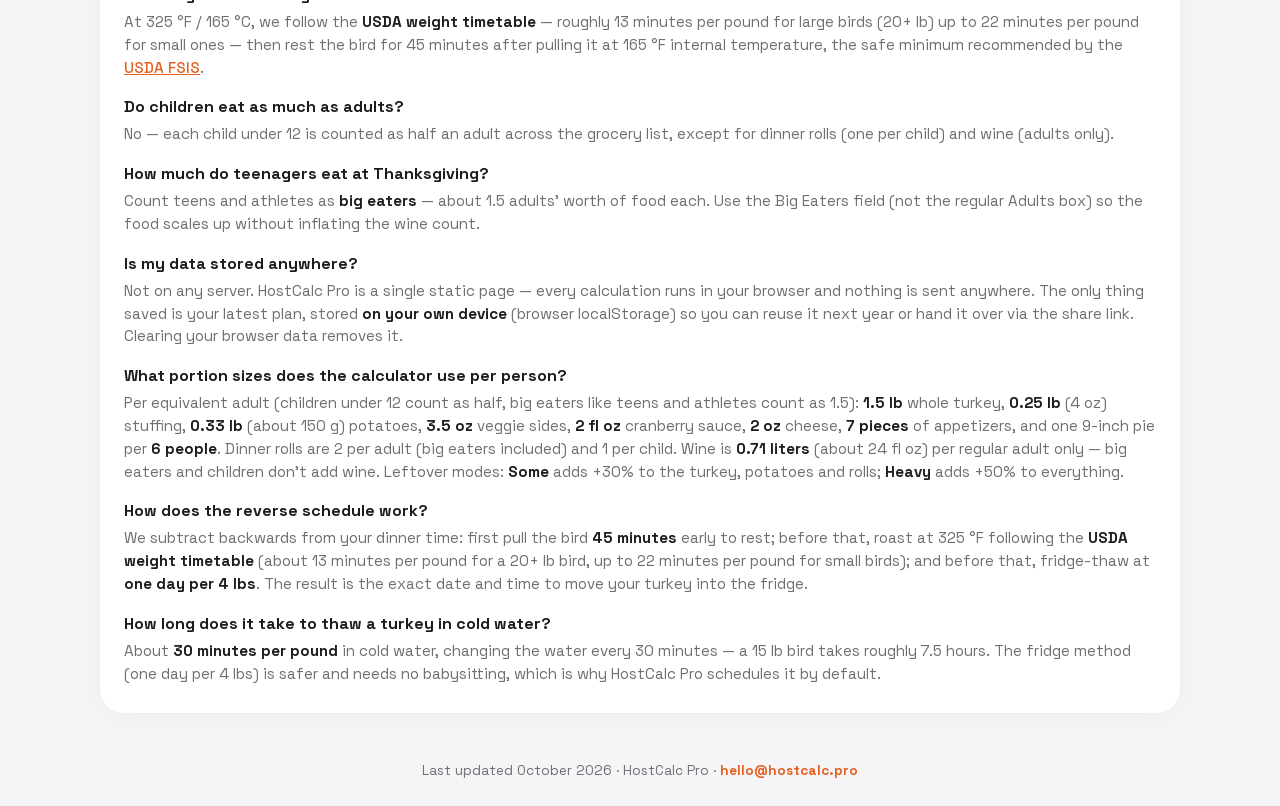
==== commit 6e6306e1: "UI: clean up timeline notes, move frozen toggle, fix hidden override, desktop layout" ====
--- a/index.html
+++ b/index.html
@@ -266,17 +266,6 @@
                 </div>
             </div>
 
-            <div class="toggle-row">
-                <div>
-                    <span class="toggle-text">Frozen bird (cook straight from the freezer)</span>
-                    <span class="toggle-subtext">Skips the thaw entirely — safe per the USDA, just ~50% more roast time</span>
-                </div>
-                <label class="side-toggle">
-                    <input type="checkbox" id="cook-frozen" aria-label="Cook the turkey straight from frozen">
-                    <span class="side-toggle-track" aria-hidden="true"><span class="side-toggle-thumb"></span></span>
-                </label>
-            </div>
-
             <div class="share-row">
                 <button type="button" class="share-btn" id="share-plan">🔗 Share this plan</button>
                 <span class="share-subtext">Copy a link with your numbers — hand it to next year's host</span>
@@ -293,6 +282,17 @@
                 <span class="icon-badge step-1">2</span>
                 Reverse Schedule Timeline
             </h2>
+
+            <div class="toggle-row toggle-row-frozen">
+                <div>
+                    <span class="toggle-text">Frozen bird (cook straight from the freezer)</span>
+                    <span class="toggle-subtext">Skips the thaw entirely — just ~50% more roast time</span>
+                </div>
+                <label class="side-toggle">
+                    <input type="checkbox" id="cook-frozen" aria-label="Cook the turkey straight from frozen">
+                    <span class="side-toggle-track" aria-hidden="true"><span class="side-toggle-thumb"></span></span>
+                </label>
+            </div>
 
             <div class="timeline">
                 <div class="timeline-item" id="item-thaw">
@@ -302,7 +302,7 @@
                     </div>
                     <div class="timeline-desc">Move turkey to fridge to thaw (<span id="days-thaw">4.4</span> days)
                     </div>
-                    <div class="timeline-note">Fridge thaw needs about one day per 4 lb. ⚠️ Check the packaging first: some turkeys are sold as <strong>cook-from-frozen</strong> — those skip this thaw step and go straight from freezer to oven (add ~50% more roast time).</div>
+
                 </div>
 
                 <div class="timeline-item" id="item-temper">
@@ -312,7 +312,7 @@
                     </div>
                     <div class="timeline-desc">Take turkey out of the fridge to temper (30 mins)
                     </div>
-                    <div class="timeline-note">A short counter rest helps the bird cook evenly — 30 minutes is enough; never leave it out longer than two hours (food safety).</div>
+
                 </div>
 
                 <div class="timeline-item">
@@ -322,7 +322,7 @@
                     </div>
                     <div class="timeline-desc">Put turkey in oven at 325°F / 165°C<span id="frozen-tag" hidden> — straight from the freezer, no thaw needed</span>
                     </div>
-                    <div class="timeline-note">Follow the USDA weight timetable for this bird. If the skin browns too quickly, tent it loosely with foil.</div>
+
                 </div>
 
                 <div class="timeline-item">
@@ -332,7 +332,7 @@
                     </div>
                     <div class="timeline-desc">Take out at 165°F internal temp and let rest (45 mins)
                     </div>
-                    <div class="timeline-note">Pull when the thickest part of the breast reaches 165°F, then rest 45 minutes so the juices redistribute before carving.</div>
+
                 </div>
             </div>
 
--- a/style.css
+++ b/style.css
@@ -102,6 +102,9 @@
     padding: 0;
 }
 
+/* Protect the HTML hidden attribute from being overridden by display rules */
+[hidden] { display: none !important; }
+
 body {
     background-color: var(--color-bg);
     background-image:
@@ -164,6 +167,12 @@
     letter-spacing: 0.14em;
 }
 
+@media (min-width: 1000px) {
+    header p {
+        font-size: 0.9rem;
+    }
+}
+
 .card {
     background-color: var(--color-surface);
     border-radius: var(--radius-card);
@@ -322,6 +331,13 @@
     padding-right: 8px;
     scrollbar-width: thin;
     scrollbar-color: var(--color-border) transparent;
+}
+
+@media (min-width: 1000px) {
+    .timeline {
+        max-height: none;
+        overflow-y: visible;
+    }
 }
 
 .timeline::-webkit-scrollbar {
@@ -582,9 +598,23 @@
 .side-schedule {
     list-style: none;
     margin: 0;
-    padding: 0;
+    padding: 0 8px 0 0;
     display: flex;
     flex-direction: column;
+    max-height: 320px;
+    overflow-y: auto;
+    overscroll-behavior: contain;
+    scrollbar-width: thin;
+    scrollbar-color: var(--color-border) transparent;
+}
+
+.side-schedule::-webkit-scrollbar {
+    width: 6px;
+}
+
+.side-schedule::-webkit-scrollbar-thumb {
+    background: var(--color-border);
+    border-radius: 3px;
 }
 
 .side-schedule li {
@@ -628,6 +658,12 @@
     display: grid;
     grid-template-columns: repeat(auto-fill, minmax(140px, 1fr));
     gap: 16px;
+}
+
+@media (min-width: 1000px) {
+    .results-grid {
+        grid-template-columns: repeat(auto-fill, minmax(130px, 1fr));
+    }
 }
 
 .serving-hint {
@@ -781,23 +817,32 @@
 
 .prose li::marker { color: var(--color-primary); font-weight: 700; }
 
-/* Desktop: two-column layout — reverse timeline (key feature) stays sticky while you scroll the grocery list */
+/* Desktop: three-zone layout
+   Left col  → params + groceries (主交互流)
+   Right col → timeline sticky     (始终可见的时间线)
+   Full row  → seo-content + footer
+*/
 @media (min-width: 1000px) {
     .container {
-        max-width: 960px;
+        max-width: 1080px;
         display: grid;
-        grid-template-columns: 1fr 400px;
+        grid-template-columns: 1fr 380px;
+        grid-template-rows: auto auto auto auto auto;
         grid-template-areas:
             "header    header"
             "params    timeline"
-            "groceries timeline";
+            "groceries timeline"
+            "seo       seo"
+            "foot      foot";
         align-items: start;
+        column-gap: 28px;
     }
-    header { grid-area: header; }
-    #step-params { grid-area: params; }
+    header        { grid-area: header; }
+    #step-params  { grid-area: params; }
     #step-groceries { grid-area: groceries; }
-    #seo-content { grid-column: 1 / -1; }
-    footer { grid-column: 1 / -1; }
+    #seo-content  { grid-area: seo; }
+    footer        { grid-area: foot; }
+
     #step-timeline {
         grid-area: timeline;
         align-self: start;
@@ -805,6 +850,24 @@
         top: 24px;
         border: 1px solid rgba(229, 96, 32, 0.18);
         box-shadow: 0 10px 32px rgba(229, 96, 32, 0.08);
+        z-index: 0;
+        /* timeline 不受 groceries 高度拉伸，只占自然高度 */
+        max-height: calc(100vh - 48px);
+        overflow-y: auto;
+        overscroll-behavior: contain;
+    }
+
+    /* SEO prose 内容：两栏平铺，每栏合理宽度 */
+    #seo-content {
+        display: grid;
+        grid-template-columns: 1fr 1fr;
+        gap: var(--spacing-lg);
+    }
+
+    /* "What is" 和 FAQ 占满整行（内容较长） */
+    #seo-content .card:first-child,
+    #seo-content .card:last-child {
+        grid-column: 1 / -1;
     }
 }
 
